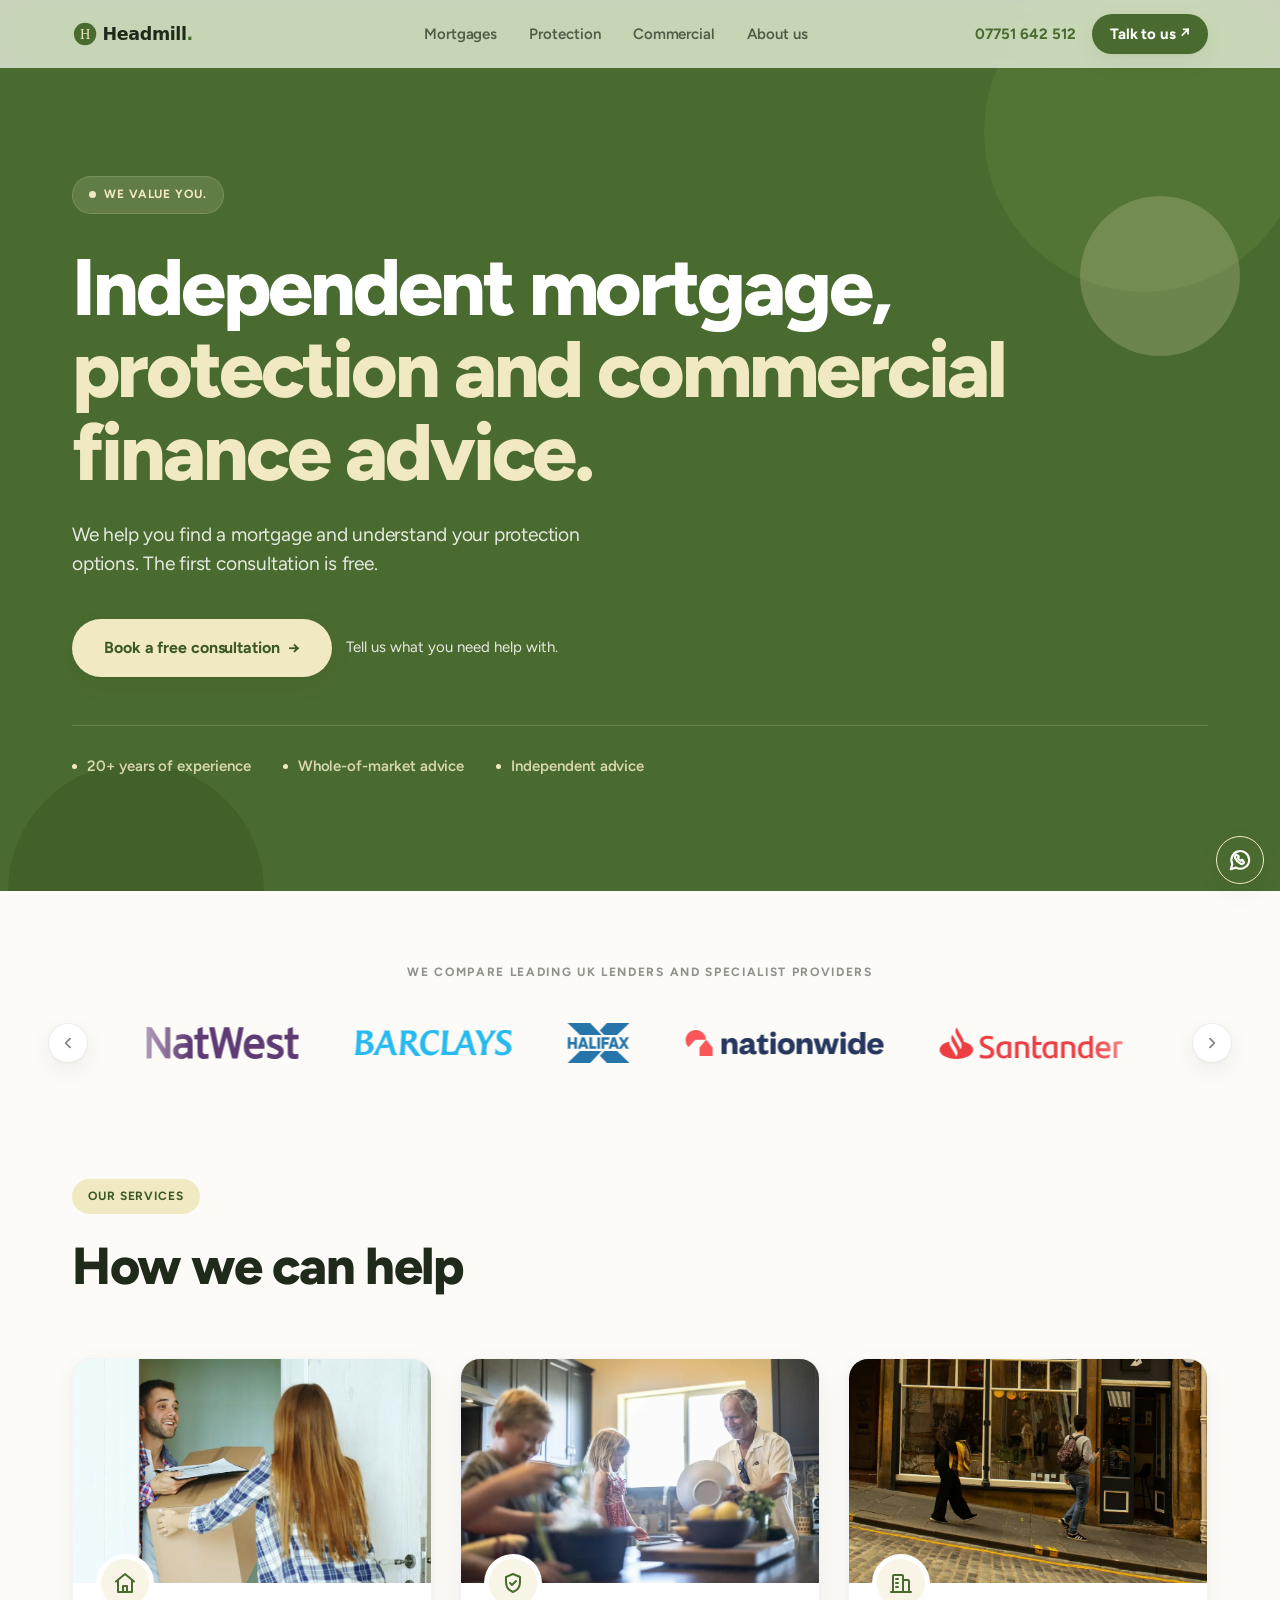
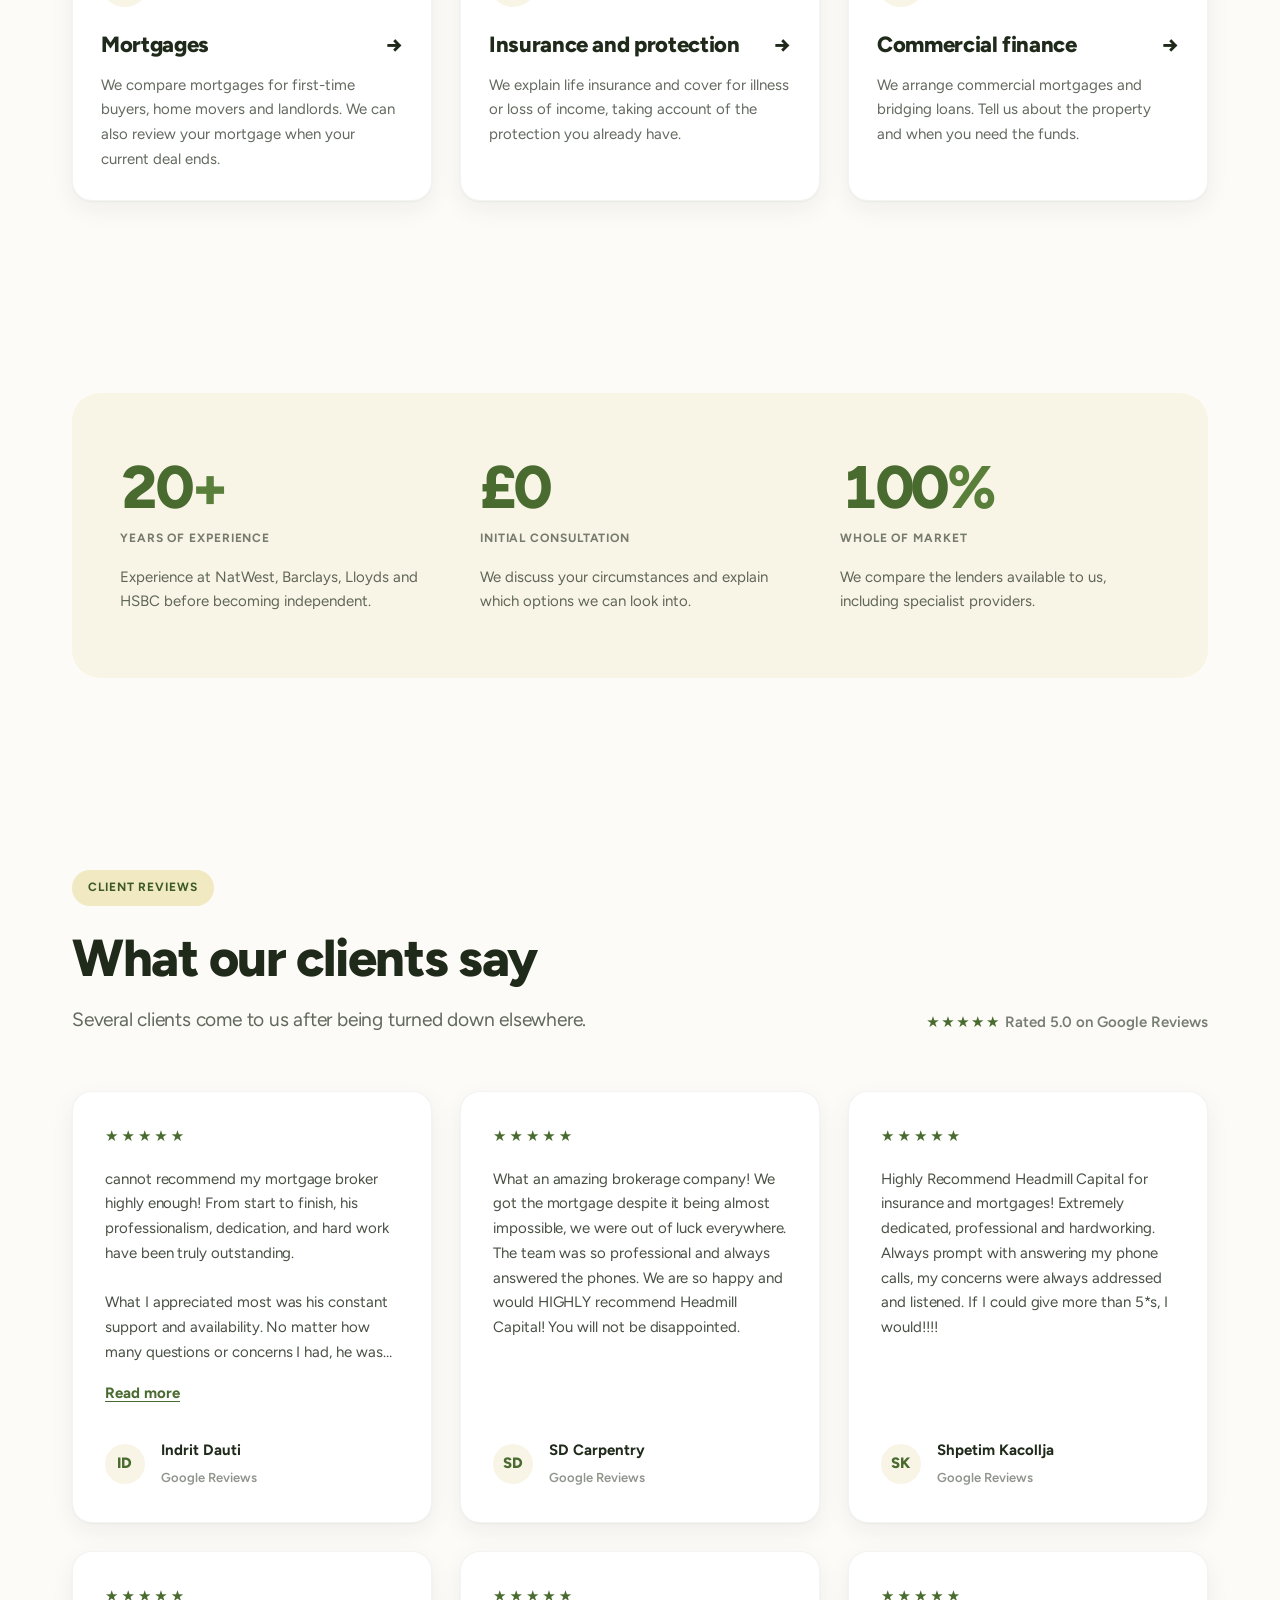
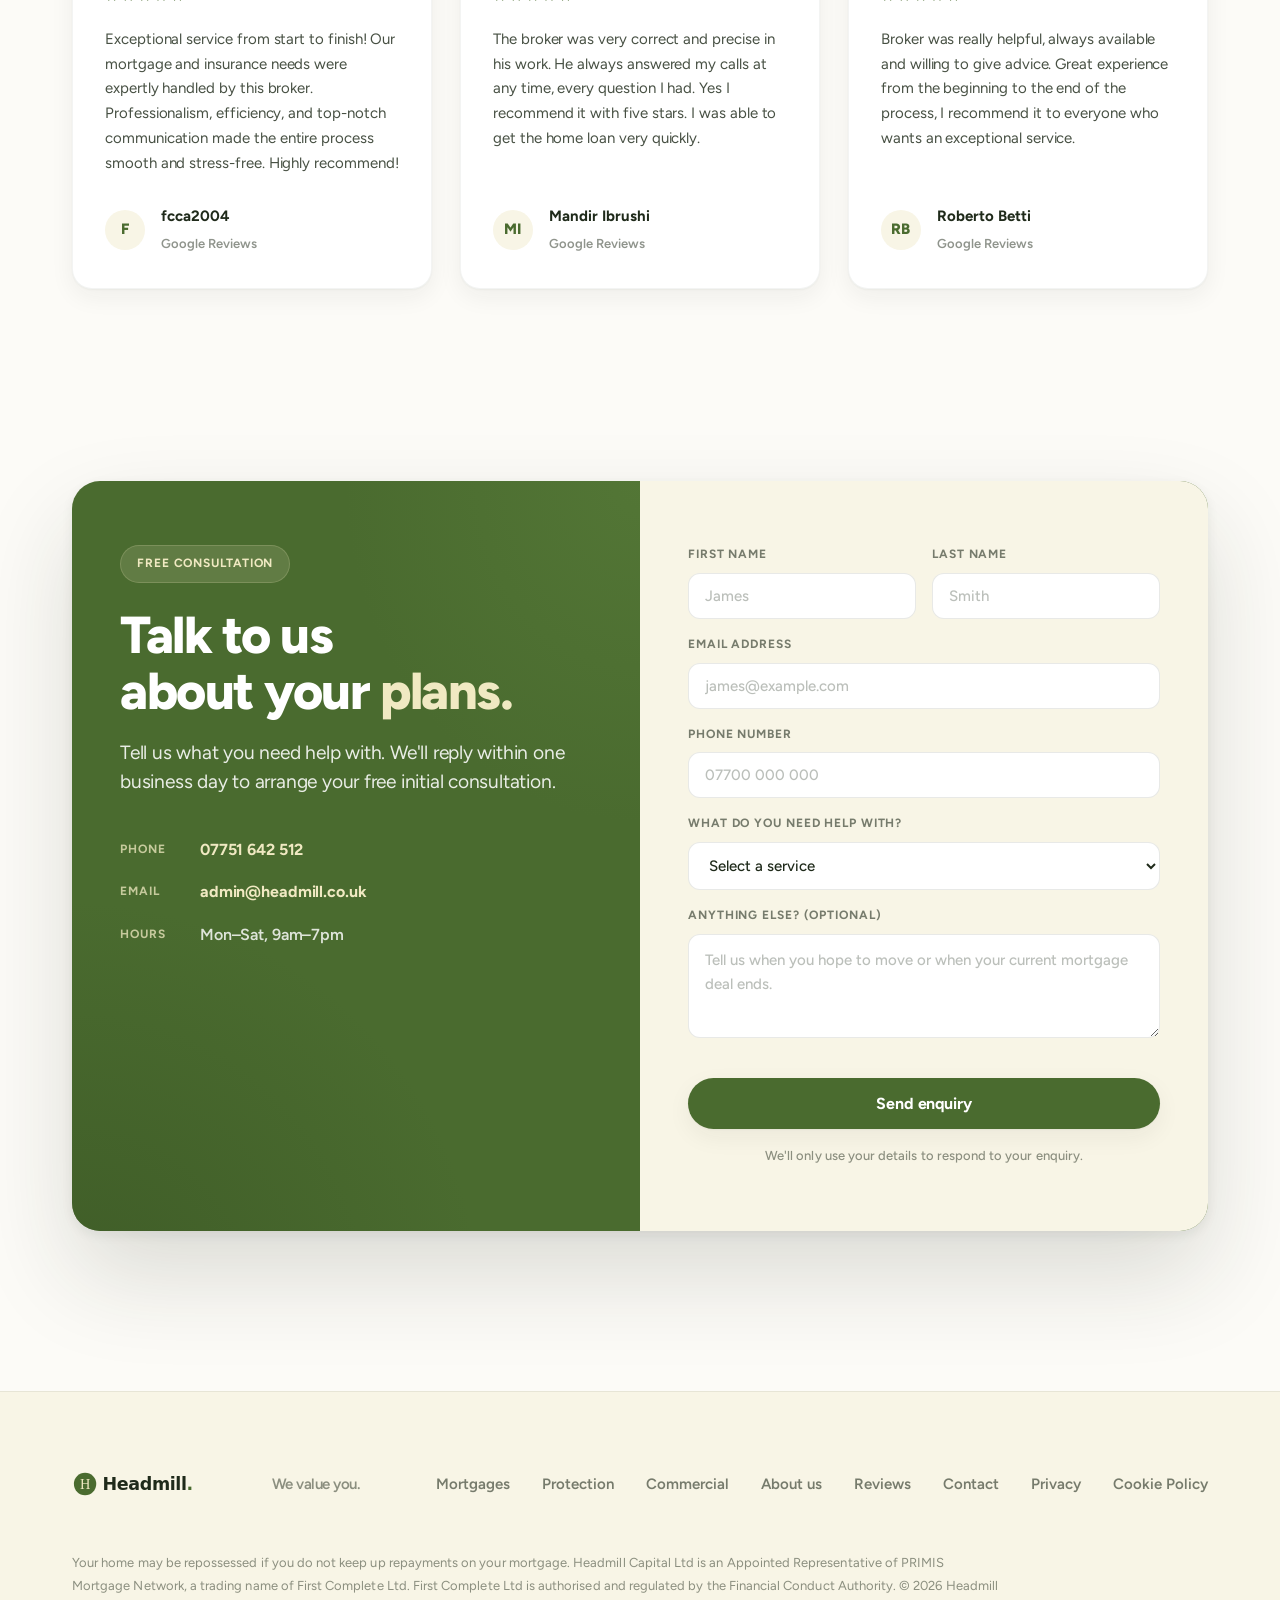
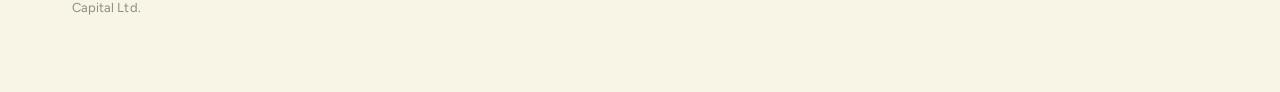
==== index.html @ 2862f620 "Refresh client reviews with six verified Google reviews" ====
<!DOCTYPE html>
<html lang="en">
<head>
<meta charset="UTF-8"/>
<script type="text/javascript" src="https://embeds.iubenda.com/widgets/25c70a25-f016-4a34-96c2-c90e4c5baae2.js"></script>
<meta name="viewport" content="width=device-width, initial-scale=1.0"/>

<!-- SEO -->
<title>Headmill Capital | Independent Mortgage &amp; Insurance Broker UK</title>
<meta name="description" content="Independent, whole-of-market mortgage and protection broker with 20+ years of experience. First-time buyers, remortgages, buy-to-let and commercial finance. Free initial consultation."/>
<meta name="robots" content="index, follow"/>
<link rel="canonical" href="https://www.headmill.co.uk/"/>

<!-- Open Graph -->
<meta property="og:type"        content="website"/>
<meta property="og:url"         content="https://www.headmill.co.uk/"/>
<meta property="og:site_name"   content="Headmill Capital"/>
<meta property="og:title"       content="Headmill Capital | Independent Mortgage &amp; Insurance Broker"/>
<meta property="og:description" content="Independent, whole-of-market mortgage and protection broker with 20+ years of experience. First-time buyers, remortgages, buy-to-let and commercial finance. Free initial consultation."/>
<!-- Add og:image once you have a 1200×630 image:
<meta property="og:image" content="https://www.headmill.co.uk/img/og-image.jpg"/> -->

<!-- Twitter Card -->
<meta name="twitter:card"        content="summary_large_image"/>
<meta name="twitter:title"       content="Headmill Capital | Independent Mortgage &amp; Insurance Broker"/>
<meta name="twitter:description" content="Independent, whole-of-market mortgage and protection broker with 20+ years of experience. First-time buyers, remortgages, buy-to-let and commercial finance. Free initial consultation."/>

<!-- Favicon -->
<link rel="icon" href="assets/img/favicon.svg?v=10" type="image/svg+xml"/>

<!-- Fonts -->
<link rel="preconnect" href="https://fonts.googleapis.com"/>
<link rel="preconnect" href="https://fonts.gstatic.com" crossorigin/>
<link href="https://fonts.googleapis.com/css2?family=Figtree:ital,wght@0,400;0,500;0,600;0,700;0,800;1,400&display=swap" rel="stylesheet"/>

<!-- Stylesheets -->
<link rel="stylesheet" href="assets/css/base.css?v=13"/>
<link rel="stylesheet" href="assets/css/home.css?v=12"/>
</head>
<body>
<a class="skip-link" href="#main-content">Skip to content</a>

<!-- ── NAV ── -->
<header class="site-header">
  <nav class="nav">
    <a href="index.html" class="nav-logo" aria-label="Headmill Capital home">
      <img class="brand-logo" src="assets/img/logo-dark.svg?v=10" alt="" width="460" height="80"/>
    </a>

    <ul class="nav-links">
      <li><a href="mortgages.html">Mortgages</a></li>
      <li><a href="protection.html">Protection</a></li>
      <li><a href="commercial.html">Commercial</a></li>
      <li><a href="about.html">About us</a></li>
    </ul>

    <div class="nav-right">
      <a href="tel:07751642512" class="nav-phone">07751 642 512</a>
      <a href="index.html#contact" class="nav-cta">Talk to us <span aria-hidden="true">↗</span></a>
      <button class="hamburger" id="hamburger" aria-label="Open navigation menu" aria-expanded="false" aria-controls="mobile-nav">
        <span></span>
        <span></span>
        <span></span>
      </button>
    </div>
  </nav>
</header>

<!-- ── MOBILE NAV SHEET ── -->
<div class="nav-scrim" id="nav-scrim" aria-hidden="true"></div>
<div class="mobile-nav" id="mobile-nav" role="dialog" aria-label="Navigation menu" aria-hidden="true" inert>
  <ul>
    <li><a href="mortgages.html"  class="mobile-nav-link">Mortgages</a></li>
    <li><a href="protection.html" class="mobile-nav-link">Protection</a></li>
    <li><a href="commercial.html" class="mobile-nav-link">Commercial</a></li>
    <li><a href="about.html" class="mobile-nav-link">About us</a></li>
  </ul>
  <a href="index.html#contact" class="btn btn-solid">Contact</a>
  <div class="sheet-grip" aria-hidden="true"></div>
</div>

<main id="main-content">
<!-- ── HERO ── -->
<section class="hero" aria-labelledby="hero-title">
  <div class="hero-field" aria-hidden="true"></div>
  <div class="hero-circles" aria-hidden="true">
    <div class="hero-circle c1"></div>
    <div class="hero-circle c2"></div>
    <div class="hero-circle c3"></div>
  </div>
  <div class="container hero-content">
    <p class="badge badge-on-green"><span class="badge-dot" aria-hidden="true"></span>We value you.</p>
    <h1 id="hero-title">Independent mortgage, <span class="accent">protection and commercial finance advice.</span></h1>
    <p class="hero-sub">We help you find a mortgage and understand your protection options. The first consultation is free.</p>
    <div class="hero-actions">
      <a href="#contact" class="btn btn-cream">Book a free consultation <span aria-hidden="true">→</span></a>
      <p class="hero-action-note">Tell us what you need help with.</p>
    </div>
    <ul class="hero-points" aria-label="Why Headmill">
      <li>20+ years of experience</li>
      <li>Whole-of-market advice</li>
      <li>Independent advice</li>
    </ul>
  </div>
</section>

<!-- ── LENDERS ── -->
<div class="container lenders" aria-label="Lender panel access">
  <p class="lenders-label">We compare leading UK lenders and specialist providers</p>
  <div class="lenders-row">
    <button class="lenders-btn" id="lenders-prev" type="button" aria-label="Scroll lenders left">
      <svg width="16" height="16" viewBox="0 0 20 20" fill="none" stroke="currentColor" stroke-width="2" stroke-linecap="round" stroke-linejoin="round" aria-hidden="true"><path d="M12.5 4.5 7 10l5.5 5.5"/></svg>
    </button>
    <div class="lenders-marquee" id="lenders-marquee">
      <div class="lenders-track">
      <div class="lenders-set">
        <span class="lender-item"><img src="assets/img/lenders/natwest.svg" alt="NatWest" loading="lazy" decoding="async" width="152" height="32"/></span>
        <span class="lender-item"><img src="assets/img/lenders/barclays.svg" alt="Barclays" loading="lazy" decoding="async" width="157" height="26"/></span>
        <span class="lender-item"><img src="assets/img/lenders/halifax.svg" alt="Halifax" loading="lazy" decoding="async" width="62" height="40"/></span>
        <span class="lender-item"><img src="assets/img/lenders/nationwide.svg" alt="Nationwide" loading="lazy" decoding="async" width="198" height="26"/></span>
        <span class="lender-item"><img src="assets/img/lenders/santander.svg" alt="Santander" loading="lazy" decoding="async" width="184" height="32"/></span>
        <span class="lender-item"><img src="assets/img/lenders/hsbc.svg" alt="HSBC" loading="lazy" decoding="async" width="119" height="32"/></span>
        <span class="lender-item"><img src="assets/img/lenders/lloyds.svg" alt="Lloyds Bank" loading="lazy" decoding="async" width="191" height="21"/></span>
        <span class="lender-item"><img src="assets/img/lenders/accord.png" alt="Accord Mortgages" loading="lazy" decoding="async" width="146" height="30"/></span>
        <span class="lender-item"><img src="assets/img/lenders/virgin-money.svg" alt="Virgin Money" loading="lazy" decoding="async" width="91" height="40"/></span>
        <span class="lender-item"><img src="assets/img/lenders/coventry.png" alt="Coventry Building Society" loading="lazy" decoding="async" width="113" height="40"/></span>
        <span class="lender-item"><img src="assets/img/lenders/molo.svg" alt="Molo" loading="lazy" decoding="async" width="103" height="32"/></span>
        <span class="lender-item"><img src="assets/img/lenders/landbay.svg" alt="Landbay" loading="lazy" decoding="async" width="213" height="26"/></span>
        <span class="lender-item"><img src="assets/img/lenders/pepper-money.svg" alt="Pepper Money" loading="lazy" decoding="async" width="218" height="28"/></span>
        <span class="lender-item"><img src="assets/img/lenders/bluestone.svg" alt="Bluestone Mortgages" loading="lazy" decoding="async" width="199" height="28"/></span>
        <span class="lender-item"><img src="assets/img/lenders/vida.svg" alt="Vida Homeloans" loading="lazy" decoding="async" width="69" height="48"/></span>
        <span class="lender-item"><img src="assets/img/lenders/west-one.svg" alt="West One Loans" loading="lazy" decoding="async" width="173" height="32"/></span>
        <span class="lender-item"><img src="assets/img/lenders/bank-of-ireland.svg" alt="Bank of Ireland (UK)" loading="lazy" decoding="async" width="51" height="40"/></span>
        <span class="lender-item"><img src="assets/img/lenders/metro-bank.svg" alt="Metro Bank" loading="lazy" decoding="async" width="109" height="40"/></span>
        <span class="lender-item"><img src="assets/img/lenders/kensington.svg" alt="Kensington Mortgages" loading="lazy" decoding="async" width="34" height="40"/></span>
        <span class="lender-item"><img src="assets/img/lenders/skipton.svg" alt="Skipton Building Society" loading="lazy" decoding="async" width="178" height="40"/></span>
      </div>
      <div class="lenders-set" aria-hidden="true">
        <span class="lender-item"><img src="assets/img/lenders/natwest.svg" alt="" loading="lazy" decoding="async" width="152" height="32"/></span>
        <span class="lender-item"><img src="assets/img/lenders/barclays.svg" alt="" loading="lazy" decoding="async" width="157" height="26"/></span>
        <span class="lender-item"><img src="assets/img/lenders/halifax.svg" alt="" loading="lazy" decoding="async" width="62" height="40"/></span>
        <span class="lender-item"><img src="assets/img/lenders/nationwide.svg" alt="" loading="lazy" decoding="async" width="198" height="26"/></span>
        <span class="lender-item"><img src="assets/img/lenders/santander.svg" alt="" loading="lazy" decoding="async" width="184" height="32"/></span>
        <span class="lender-item"><img src="assets/img/lenders/hsbc.svg" alt="" loading="lazy" decoding="async" width="119" height="32"/></span>
        <span class="lender-item"><img src="assets/img/lenders/lloyds.svg" alt="" loading="lazy" decoding="async" width="191" height="21"/></span>
        <span class="lender-item"><img src="assets/img/lenders/accord.png" alt="" loading="lazy" decoding="async" width="146" height="30"/></span>
        <span class="lender-item"><img src="assets/img/lenders/virgin-money.svg" alt="" loading="lazy" decoding="async" width="91" height="40"/></span>
        <span class="lender-item"><img src="assets/img/lenders/coventry.png" alt="" loading="lazy" decoding="async" width="113" height="40"/></span>
        <span class="lender-item"><img src="assets/img/lenders/molo.svg" alt="" loading="lazy" decoding="async" width="103" height="32"/></span>
        <span class="lender-item"><img src="assets/img/lenders/landbay.svg" alt="" loading="lazy" decoding="async" width="213" height="26"/></span>
        <span class="lender-item"><img src="assets/img/lenders/pepper-money.svg" alt="" loading="lazy" decoding="async" width="218" height="28"/></span>
        <span class="lender-item"><img src="assets/img/lenders/bluestone.svg" alt="" loading="lazy" decoding="async" width="199" height="28"/></span>
        <span class="lender-item"><img src="assets/img/lenders/vida.svg" alt="" loading="lazy" decoding="async" width="69" height="48"/></span>
        <span class="lender-item"><img src="assets/img/lenders/west-one.svg" alt="" loading="lazy" decoding="async" width="173" height="32"/></span>
        <span class="lender-item"><img src="assets/img/lenders/bank-of-ireland.svg" alt="" loading="lazy" decoding="async" width="51" height="40"/></span>
        <span class="lender-item"><img src="assets/img/lenders/metro-bank.svg" alt="" loading="lazy" decoding="async" width="109" height="40"/></span>
        <span class="lender-item"><img src="assets/img/lenders/kensington.svg" alt="" loading="lazy" decoding="async" width="34" height="40"/></span>
        <span class="lender-item"><img src="assets/img/lenders/skipton.svg" alt="" loading="lazy" decoding="async" width="178" height="40"/></span>
      </div>
      </div>
    </div>
    <button class="lenders-btn" id="lenders-next" type="button" aria-label="Scroll lenders right">
      <svg width="16" height="16" viewBox="0 0 20 20" fill="none" stroke="currentColor" stroke-width="2" stroke-linecap="round" stroke-linejoin="round" aria-hidden="true"><path d="M7.5 4.5 13 10l-5.5 5.5"/></svg>
    </button>
  </div>
</div>

<!-- ── SERVICES ── -->
<section class="container" id="services" aria-labelledby="services-title">
  <div class="section-head reveal">
    <span class="badge badge-cream">Our services</span>
    <h2 id="services-title">How we can help</h2>
  </div>
  <div class="services-grid reveal">
    <article class="service-card">
      <div class="service-media">
        <img src="assets/img/svc-mortgages.webp?v=1" alt="A couple carrying a moving box through an open doorway." loading="lazy" decoding="async" width="1000" height="625"/>
      </div>
      <div class="service-icon">
        <svg width="24" height="24" viewBox="0 0 24 24" fill="none" stroke="currentColor" stroke-width="2" stroke-linecap="round" stroke-linejoin="round" aria-hidden="true"><path d="M3 10.5 12 3l9 7.5"/><path d="M5 9.5V21h14V9.5"/><path d="M10 21v-6h4v6"/></svg>
      </div>
      <h3><a href="mortgages.html" class="service-heading-link">Mortgages <span class="service-arrow" aria-hidden="true">→</span></a></h3>
      <p>We compare mortgages for first-time buyers, home movers and landlords. We can also review your mortgage when your current deal ends.</p>
    </article>
    <article class="service-card">
      <div class="service-media">
        <img src="assets/img/svc-protection.webp?v=1" alt="A grandfather and two grandchildren preparing food in a kitchen." loading="lazy" decoding="async" width="1000" height="625"/>
      </div>
      <div class="service-icon">
        <svg width="24" height="24" viewBox="0 0 24 24" fill="none" stroke="currentColor" stroke-width="2" stroke-linecap="round" stroke-linejoin="round" aria-hidden="true"><path d="M12 3l7 3v5c0 5-3 8.5-7 10-4-1.5-7-5-7-10V6l7-3z"/><path d="M9 12l2 2 4-4"/></svg>
      </div>
      <h3><a href="protection.html" class="service-heading-link">Insurance and protection <span class="service-arrow" aria-hidden="true">→</span></a></h3>
      <p>We explain life insurance and cover for illness or loss of income, taking account of the protection you already have.</p>
    </article>
    <article class="service-card">
      <div class="service-media">
        <img src="assets/img/svc-commercial.webp?v=1" alt="Two people walking past a café window on a cobbled Edinburgh street." loading="lazy" decoding="async" width="1000" height="625"/>
      </div>
      <div class="service-icon">
        <svg width="24" height="24" viewBox="0 0 24 24" fill="none" stroke="currentColor" stroke-width="2" stroke-linecap="round" stroke-linejoin="round" aria-hidden="true"><path d="M4 21V5a1 1 0 011-1h8a1 1 0 011 1v16"/><path d="M14 9h5a1 1 0 011 1v11"/><path d="M2 21h20"/><path d="M7 8h2M7 12h2M7 16h2"/></svg>
      </div>
      <h3><a href="commercial.html" class="service-heading-link">Commercial finance <span class="service-arrow" aria-hidden="true">→</span></a></h3>
      <p>We arrange commercial mortgages and bridging loans. Tell us about the property and when you need the funds.</p>
    </article>
  </div>
</section>

<!-- ── STATS ── -->
<section class="container">
  <div class="stats-panel reveal">
    <div class="stats-grid">
      <div>
        <div class="stat-num">20<span>+</span></div>
        <div class="stat-label">Years of experience</div>
        <p class="stat-desc">Experience at NatWest, Barclays, Lloyds and HSBC before becoming independent.</p>
      </div>
      <div>
        <div class="stat-num">&pound;0</div>
        <div class="stat-label">Initial consultation</div>
        <p class="stat-desc">We discuss your circumstances and explain which options we can look into.</p>
      </div>
      <div>
        <div class="stat-num">100<span>%</span></div>
        <div class="stat-label">Whole of market</div>
        <p class="stat-desc">We compare the lenders available to us, including specialist providers.</p>
      </div>
    </div>
  </div>
</section>

<!-- ── REVIEWS ── -->
<section class="container" id="reviews">
  <div class="reviews-head reveal">
    <div class="section-head">
      <span class="badge badge-cream">Client reviews</span>
      <h2>What our clients say</h2>
      <p>Several clients come to us after being turned down elsewhere.</p>
    </div>
    <p class="reviews-rating"><span class="stars" aria-hidden="true">&#9733;&#9733;&#9733;&#9733;&#9733;</span> Rated 5.0 on Google Reviews</p>
  </div>

  <div class="reviews-grid reveal">
    <figure class="review-card">
      <div class="review-stars" aria-label="5 out of 5 stars">&#9733;&#9733;&#9733;&#9733;&#9733;</div>
      <blockquote class="review-text" id="review-1">cannot recommend my mortgage broker highly enough! From start to finish, his professionalism, dedication, and hard work have been truly outstanding.

What I appreciated most was his constant support and availability. No matter how many questions or concerns I had, he was always just a phone call away. During moments when I felt stressed or overwhelmed by the mortgage process, he always answered my calls with such positivity, patience, and reassurance, which made a huge difference.

His knowledge, expertise, and genuine commitment to helping me throughout the journey gave me so much confidence and peace of mind. He consistently went above and beyond, and I never felt like I was facing the process alone.

It’s rare to come across someone who is not only excellent at their job but also genuinely cares about their clients.

I’m incredibly grateful for everything he has done and would wholeheartedly recommend him to anyone looking for a trustworthy, knowledgeable, and dedicated mortgage broker.

Once again thank you so much for everything</blockquote>
      <figcaption class="review-footer">
        <span class="review-avatar" aria-hidden="true">ID</span>
        <span>
          <span class="review-name">Indrit Dauti</span><br/>
          <span class="review-src">Google Reviews</span>
        </span>
      </figcaption>
    </figure>

    <figure class="review-card">
      <div class="review-stars" aria-label="5 out of 5 stars">&#9733;&#9733;&#9733;&#9733;&#9733;</div>
      <blockquote class="review-text" id="review-2">What an amazing brokerage company! We got the mortgage despite it being almost impossible, we were out of luck everywhere. The team was so professional and always answered the phones. We are so happy and would HIGHLY recommend Headmill Capital! You will not be disappointed.</blockquote>
      <figcaption class="review-footer">
        <span class="review-avatar" aria-hidden="true">SD</span>
        <span>
          <span class="review-name">SD Carpentry</span><br/>
          <span class="review-src">Google Reviews</span>
        </span>
      </figcaption>
    </figure>

    <figure class="review-card">
      <div class="review-stars" aria-label="5 out of 5 stars">&#9733;&#9733;&#9733;&#9733;&#9733;</div>
      <blockquote class="review-text" id="review-3">Highly Recommend Headmill Capital for insurance and mortgages! Extremely dedicated, professional and hardworking. Always prompt with answering my phone calls, my concerns were always addressed and listened. If I could give more than 5*s, I would!!!!</blockquote>
      <figcaption class="review-footer">
        <span class="review-avatar" aria-hidden="true">SK</span>
        <span>
          <span class="review-name">Shpetim Kacollja</span><br/>
          <span class="review-src">Google Reviews</span>
        </span>
      </figcaption>
    </figure>

    <figure class="review-card">
      <div class="review-stars" aria-label="5 out of 5 stars">&#9733;&#9733;&#9733;&#9733;&#9733;</div>
      <blockquote class="review-text" id="review-4">Exceptional service from start to finish! Our mortgage and insurance needs were expertly handled by this broker. Professionalism, efficiency, and top-notch communication made the entire process smooth and stress-free. Highly recommend!</blockquote>
      <figcaption class="review-footer">
        <span class="review-avatar" aria-hidden="true">F</span>
        <span>
          <span class="review-name">fcca2004</span><br/>
          <span class="review-src">Google Reviews</span>
        </span>
      </figcaption>
    </figure>

    <figure class="review-card">
      <div class="review-stars" aria-label="5 out of 5 stars">&#9733;&#9733;&#9733;&#9733;&#9733;</div>
      <blockquote class="review-text" id="review-5">The broker was very correct and precise in his work. He always answered my calls at any time, every question I had. Yes I recommend it with five stars. I was able to get the home loan very quickly.</blockquote>
      <figcaption class="review-footer">
        <span class="review-avatar" aria-hidden="true">MI</span>
        <span>
          <span class="review-name">Mandir Ibrushi</span><br/>
          <span class="review-src">Google Reviews</span>
        </span>
      </figcaption>
    </figure>

    <figure class="review-card">
      <div class="review-stars" aria-label="5 out of 5 stars">&#9733;&#9733;&#9733;&#9733;&#9733;</div>
      <blockquote class="review-text" id="review-6">Broker was really helpful, always available and willing to give advice. Great experience from the beginning to the end of the process, I recommend it to everyone who wants an exceptional service.</blockquote>
      <figcaption class="review-footer">
        <span class="review-avatar" aria-hidden="true">RB</span>
        <span>
          <span class="review-name">Roberto Betti</span><br/>
          <span class="review-src">Google Reviews</span>
        </span>
      </figcaption>
    </figure>
  </div>
</section>

<!-- ── CONTACT ── -->
<section class="container" id="contact">
  <div class="contact-panel reveal">
    <!-- Left: invitation + details -->
    <div class="contact-left">
      <div class="contact-left-inner">
        <span class="badge badge-on-green">Free consultation</span>
        <h2 class="contact-headline">Talk to us<br/>about your <span class="accent">plans.</span></h2>
        <p class="contact-body">Tell us what you need help with. We'll reply within one business day to arrange your free initial consultation.</p>

        <div class="contact-details">
          <div class="contact-detail">
            <div class="contact-detail-label">Phone</div>
            <a href="tel:07751642512" class="contact-detail-val">07751 642 512</a>
          </div>
          <div class="contact-detail">
            <div class="contact-detail-label">Email</div>
            <a href="mailto:admin@headmill.co.uk" class="contact-detail-val">admin@headmill.co.uk</a>
          </div>
          <div class="contact-detail">
            <div class="contact-detail-label">Hours</div>
            <span class="contact-detail-val plain">Mon&ndash;Sat, 9am&ndash;7pm</span>
          </div>
        </div>
      </div>
    </div>

    <!-- Right: form -->
    <div class="contact-right">
      <form id="contact-form" class="contact-form" novalidate>
        <div class="f-row">
          <div class="f-group">
            <label for="field-first-name">First name</label>
            <input type="text" id="field-first-name" name="first_name"
              placeholder="James" autocomplete="given-name"/>
          </div>
          <div class="f-group">
            <label for="field-last-name">Last name</label>
            <input type="text" id="field-last-name" name="last_name"
              placeholder="Smith" autocomplete="family-name"/>
          </div>
        </div>

        <div class="f-group">
          <label for="field-email">Email address</label>
          <input type="email" id="field-email" name="email"
            placeholder="james@example.com" autocomplete="email"/>
        </div>

        <div class="f-group">
          <label for="field-phone">Phone number</label>
          <input type="tel" id="field-phone" name="phone"
            placeholder="07700 000 000" autocomplete="tel"/>
        </div>

        <div class="f-group">
          <label for="field-service">What do you need help with?</label>
          <select id="field-service" name="service">
            <option value="" disabled selected>Select a service</option>
            <option value="First-Time Buyer Mortgage">First-time buyer mortgage</option>
            <option value="Remortgage">Remortgage</option>
            <option value="Buy-to-Let">Buy-to-let mortgage</option>
            <option value="Home Mover">Moving home</option>
            <option value="Commercial / Bridging">Commercial finance or bridging</option>
            <option value="Insurance &amp; Protection">Insurance and protection</option>
          </select>
        </div>

        <div class="f-group">
          <label for="field-message">Anything else? (optional)</label>
          <textarea id="field-message" name="message"
            placeholder="Tell us when you hope to move or when your current mortgage deal ends."></textarea>
        </div>

        <!-- Hidden Formspree config fields -->
        <input type="hidden" name="_subject" value="New enquiry from Headmill Capital website"/>

        <button type="submit" class="form-submit">Send enquiry</button>
        <p class="form-note">We'll only use your details to respond to your enquiry.</p>
      </form>
    </div>
  </div>
</section>

</main>

<!-- ── FOOTER ── -->
<footer>
  <div class="container">
    <div class="footer-top">
      <a href="index.html" class="footer-logo" aria-label="Headmill Capital home">
        <img class="brand-logo" src="assets/img/logo-dark.svg?v=10" alt="" width="460" height="80" loading="lazy"/>
        <span class="footer-tagline">We value you.</span>
      </a>
      <ul class="footer-links">
        <li><a href="mortgages.html">Mortgages</a></li>
        <li><a href="protection.html">Protection</a></li>
        <li><a href="commercial.html">Commercial</a></li>
        <li><a href="about.html">About us</a></li>
        <li><a href="index.html#reviews">Reviews</a></li>
        <li><a href="index.html#contact">Contact</a></li>
        <li><a href="privacy.html">Privacy</a></li>
        <li><a href="https://www.iubenda.com/privacy-policy/43757909/cookie-policy" target="_blank" rel="noopener">Cookie Policy</a></li>
      </ul>
    </div>
    <div class="footer-fca">
      Your home may be repossessed if you do not keep up repayments on your mortgage.
      Headmill Capital Ltd is an Appointed Representative of PRIMIS Mortgage Network, a trading name of First Complete Ltd. First Complete Ltd is authorised and regulated by the Financial Conduct Authority.
      &copy; 2026 Headmill Capital Ltd.
    </div>
  </div>
</footer>

<!-- Images added in future: always include loading="lazy" decoding="async"
     e.g. <img src="..." alt="..." loading="lazy" decoding="async" width="..." height="..."/> -->

<!-- WhatsApp -->
<a class="whatsapp-float"
   href="https://wa.me/447751642512"
   aria-label="Chat with us on WhatsApp"
   target="_blank" rel="noopener">
  <svg width="26" height="26" viewBox="0 0 24 24" fill="none"
       stroke="currentColor" stroke-width="2" stroke-linecap="round" stroke-linejoin="round"
       aria-hidden="true" focusable="false">
    <path d="M20.5 11.75a8.25 8.25 0 0 1-12.18 7.26L3.5 20.5l1.45-4.67a8.25 8.25 0 1 1 15.55-4.08Z"/>
    <path d="m8.1 7.5-.6.8c-.4.5-.4 1.2-.1 1.8a10.6 10.6 0 0 0 5.4 5.4c.6.3 1.3.3 1.8-.1l.8-.6c.3-.2.4-.6.2-.9l-1.2-1.7c-.2-.3-.6-.4-.9-.1l-.8.6a7.8 7.8 0 0 1-2.6-2.6l.6-.8c.3-.3.2-.7-.1-.9L8.9 7.3c-.3-.2-.6-.1-.8.2Z"/>
  </svg>
</a>

<script src="assets/js/motion.js?v=14"></script>
<script src="assets/js/shared.js?v=13"></script>
<script src="assets/js/reviews.js?v=1"></script>
<script src="assets/js/form.js?v=10"></script>
<script src="assets/js/lenders.js?v=10"></script>
</body>
</html>
---- assets/css/base.css ----
/* ═══════════════════════════════════════════════════════════════
   Headmill Capital — base.css
   Shared foundation: design tokens, type scale, materials, reset,
   buttons, badges, nav, mobile sheet, forms, contact panel, FAQ,
   footer, cookie banner. Page layouts live in home.css /
   service.css / privacy.css.

   Two rules run through the whole file:
   · Type is sized, tracked and led as a set — tracking tightens
     as text grows, leading loosens as it shrinks. No single
     letter-spacing value is right at every size.
   · Chrome is a translucent material with content passing under
     it, separated by a soft scroll edge rather than a hard rule.
   ═══════════════════════════════════════════════════════════════ */

:root {
  /* ── Palette ── */
  --forest:   #4A6B2F;
  --pine:     #3D5A26;
  --moss:     #5A7F3B;
  --cream:    #F0E9C2;
  --cream-lt: #F8F5E6;
  --page:     #FCFBF7;
  --ink:      #1F2A1A;
  --ink-70:   rgba(31, 42, 26, 0.70);
  --ink-60:   rgba(31, 42, 26, 0.60);
  --ink-50:   rgba(31, 42, 26, 0.50);
  --ink-30:   rgba(31, 42, 26, 0.30);
  --line:     rgba(31, 42, 26, 0.08);
  --line-lt:  rgba(31, 42, 26, 0.05);
  --error:    #b3402e;

  /* ── Type scale ──
     Each size ships with the tracking and leading that suit it.  */
  --fs-display: clamp(2.75rem, 7vw, 5rem);
  --fs-h2:      clamp(2rem, 4.4vw, 3.25rem);
  --fs-h3:      1.375rem;
  --fs-lead:    clamp(1.0625rem, 1.5vw, 1.25rem);
  --fs-body:    1rem;
  --fs-sm:      0.9375rem;
  --fs-xs:      0.8125rem;
  --fs-label:   0.75rem;

  --tr-display: -0.038em;   /* large text reads too loose — pull it in */
  --tr-h2:      -0.028em;
  --tr-h3:      -0.016em;
  --tr-lead:    -0.011em;
  --tr-body:    0;
  --tr-sm:      0.004em;    /* small text wants a touch of air */
  --tr-label:   0.075em;

  --lh-display: 1.03;       /* leading tightens as size grows */
  --lh-h2:      1.08;
  --lh-h3:      1.25;
  --lh-lead:    1.5;
  --lh-body:    1.65;

  /* ── Materials ──
     Weight encodes hierarchy: heavier separates structural
     regions, lighter draws attention to interactive surfaces.    */
  --mat-chrome:      rgba(252, 251, 247, 0.72);
  --mat-chrome-deep: rgba(252, 251, 247, 0.88);
  --mat-sheet:       rgba(252, 251, 247, 0.86);
  --mat-blur:        saturate(180%) blur(20px);
  --mat-blur-lg:     saturate(180%) blur(32px);
  --mat-edge:        rgba(255, 255, 255, 0.55);
  --scrim:           rgba(31, 42, 26, 0.28);

  /* ── Depth ──
     Bigger surfaces read as thicker: more blur, deeper shadow.   */
  --sh-1: 0 1px 2px rgba(31, 42, 26, 0.04), 0 8px 24px rgba(31, 42, 26, 0.06);
  --sh-2: 0 2px 6px rgba(31, 42, 26, 0.05), 0 24px 56px rgba(31, 42, 26, 0.10);
  --sh-3: 0 4px 12px rgba(31, 42, 26, 0.07), 0 44px 96px rgba(31, 42, 26, 0.15);

  /* ── Geometry ── */
  --r-lg: 28px;
  --r:    20px;
  --r-sm: 12px;

  /* Mirrored pair: the return path retraces the outbound one. */
  --ease-out: cubic-bezier(0.22, 0.61, 0.36, 1);
  --ease-in:  cubic-bezier(0.64, 0.39, 0.78, 0.38);
}

*, *::before, *::after { margin: 0; padding: 0; box-sizing: border-box; }

html { scroll-behavior: smooth; }

body {
  background: var(--page);
  color: var(--ink);
  font-family: 'Figtree', ui-sans-serif, system-ui, -apple-system, sans-serif;
  font-size: var(--fs-body);
  line-height: var(--lh-body);
  letter-spacing: var(--tr-body);
  font-optical-sizing: auto;
  -webkit-font-smoothing: antialiased;
  overflow-x: hidden;
}

::selection { background: var(--cream); color: var(--ink); }

a { color: inherit; text-decoration: none; }
ul { list-style: none; }
img { max-width: 100%; display: block; }

:focus-visible {
  outline: 2px solid var(--forest);
  outline-offset: 3px;
  border-radius: 4px;
}

.container {
  max-width: 74rem;
  margin-inline: auto;
  padding-inline: 1.5rem;
}

/* Entrance effects are installed by JS only when observed. Default content
   stays visible, including when scripts or IntersectionObserver fail. */
.reveal { opacity: 1; }
.motion-heading-host { position: relative; }
.motion-heading-overlay { position: absolute; pointer-events: none; user-select: none; }
.motion-line-mask { position: absolute; left: 0; width: 100%; overflow: clip; }
.motion-line-content { position: relative; width: 100%; height: 100%; overflow: clip; }
.motion-line-mask h1 { position: absolute; left: 0; margin: 0 !important; }

/* ── Buttons ──────────────────────────────────────────────────
   Feedback lives on the press, not the release, and it's
   immediate. Waiting for the click to acknowledge feels dead.  */
.btn {
  display: inline-flex;
  align-items: center;
  justify-content: center;
  gap: 0.5rem;
  border-radius: 999px;
  padding: 1rem 2rem;
  font-size: var(--fs-body);
  font-weight: 700;
  letter-spacing: -0.006em;
  font-family: inherit;
  border: none;
  cursor: pointer;
  transform: translateZ(0);
  transition: background 0.25s var(--ease-out),
              color 0.25s var(--ease-out),
              border-color 0.25s var(--ease-out),
              box-shadow 0.25s var(--ease-out),
              transform 0.22s var(--ease-out);
}

.btn:active { transform: scale(0.97); transition-duration: 0.1s; }

.btn-solid { background: var(--forest); color: #fff; box-shadow: var(--sh-1); }
.btn-solid:hover { background: var(--pine); box-shadow: var(--sh-2); }

.btn-cream { background: var(--cream); color: var(--pine); box-shadow: var(--sh-1); }
.btn-cream:hover { background: #fff; box-shadow: var(--sh-2); }

/* Sits on the forest hero: vibrancy rules apply — heavier weight
   and a brighter edge, never flat grey text on a coloured field. */
.btn-outline-light {
  border: 1px solid rgba(240, 233, 194, 0.35);
  color: var(--cream);
  background: rgba(240, 233, 194, 0.08);
  backdrop-filter: var(--mat-blur);
  -webkit-backdrop-filter: var(--mat-blur);
}
.btn-outline-light:hover {
  background: rgba(240, 233, 194, 0.16);
  border-color: rgba(240, 233, 194, 0.5);
}

/* ── Badges / section labels ────────────────────────────────── */
.badge {
  display: inline-flex;
  align-items: center;
  gap: 0.5rem;
  border-radius: 999px;
  padding: 0.5rem 1rem;
  font-size: var(--fs-label);
  font-weight: 700;
  letter-spacing: var(--tr-label);
  text-transform: uppercase;
}

.badge-cream { background: var(--cream); color: var(--pine); }

.badge-on-green {
  background: rgba(240, 233, 194, 0.14);
  color: var(--cream);
  border: 1px solid rgba(240, 233, 194, 0.18);
}
.badge-on-green .badge-dot { width: 7px; height: 7px; border-radius: 50%; background: var(--cream); }

/* ── Section scaffolding ────────────────────────────────────── */
section.container { padding-top: 6rem; padding-bottom: 6rem; }

.section-head { max-width: 44rem; }

.section-head h2 {
  margin-top: 1.5rem;
  font-size: var(--fs-h2);
  font-weight: 800;
  letter-spacing: var(--tr-h2);
  line-height: var(--lh-h2);
  text-wrap: balance;
}

.section-head p {
  margin-top: 1.25rem;
  max-width: 38rem;
  font-size: var(--fs-lead);
  line-height: var(--lh-lead);
  letter-spacing: var(--tr-lead);
  color: var(--ink-70);
}

/* ── NAV ──────────────────────────────────────────────────────
   A floating translucent layer with content running underneath,
   not an opaque strip that eats a band of the page. The edge is
   a soft gradient that only appears once content is actually
   passing under it.                                             */
header.site-header {
  position: sticky;
  top: 0;
  z-index: 50;
  background: var(--mat-chrome);
  backdrop-filter: var(--mat-blur);
  -webkit-backdrop-filter: var(--mat-blur);
  transition: background 0.3s var(--ease-out);
}

header.site-header::after {
  content: "";
  position: absolute;
  left: 0; right: 0; top: 100%;
  height: 1.25rem;
  pointer-events: none;
  opacity: 0;
  background: linear-gradient(to bottom, rgba(31, 42, 26, 0.07), transparent);
  transition: opacity 0.3s var(--ease-out);
}

header.site-header.scrolled { background: var(--mat-chrome-deep); }
header.site-header.scrolled::after { opacity: 1; }

.nav {
  max-width: 74rem;
  margin-inline: auto;
  padding-inline: 1.5rem;
  height: 4.25rem;
  display: flex;
  align-items: center;
  justify-content: space-between;
}

.nav-logo {
  display: flex;
  align-items: center;
  gap: 0.5rem;
  font-size: 1.125rem;
  font-weight: 800;
  letter-spacing: -0.028em;
}

.logo-mark {
  display: flex;
  align-items: center;
  justify-content: center;
  width: 2rem;
  height: 2rem;
  border-radius: 50%;
  background: var(--forest);
  color: var(--cream);
  font-family: Georgia, 'Times New Roman', serif;
  font-size: 1rem;
  font-weight: 700;
  flex-shrink: 0;
}

.logo-dot { color: var(--forest); }

.nav-links {
  display: flex;
  align-items: center;
  gap: 0.25rem;
  font-size: var(--fs-sm);
  font-weight: 600;
  letter-spacing: -0.004em;
  color: var(--ink-70);
}

/* Padded hit area rather than bare text — the target is bigger
   than the glyphs, and the highlight shows on press. */
.nav-links a {
  display: block;
  padding: 0.5rem 0.875rem;
  border-radius: 999px;
  transition: color 0.2s var(--ease-out), background 0.2s var(--ease-out);
}
.nav-links a:hover { color: var(--forest); background: rgba(74, 107, 47, 0.07); }
.nav-links a:active { background: rgba(74, 107, 47, 0.12); }

/* aria-current also covers About, which uses the default brand green. */
.nav-links a[aria-current="page"],
.mobile-nav a[aria-current="page"] {
  color: var(--svc, var(--forest));
  font-weight: 800;
  text-decoration: underline;
  text-decoration-thickness: 2px;
  text-underline-offset: 0.4em;
}

.nav-right { display: flex; align-items: center; gap: 1rem; }

.nav-phone {
  font-size: var(--fs-sm);
  font-weight: 700;
  letter-spacing: -0.004em;
  color: var(--forest);
  transition: color 0.2s var(--ease-out);
}
.nav-phone:hover { color: var(--pine); }

.nav-cta {
  border-radius: 999px;
  background: var(--forest);
  padding: 0.5rem 1.125rem;
  font-size: var(--fs-sm);
  font-weight: 700;
  letter-spacing: -0.004em;
  color: #fff;
  box-shadow: var(--sh-1);
  transition: background 0.2s var(--ease-out), transform 0.2s var(--ease-out);
}
.nav-cta:hover { background: var(--pine); }
.nav-cta:active { transform: scale(0.96); transition-duration: 0.1s; }

/* Hamburger */
.hamburger {
  display: none;
  flex-direction: column;
  justify-content: center;
  gap: 5px;
  width: 40px;
  height: 40px;
  background: none;
  border: none;
  cursor: pointer;
  padding: 8px;
  -webkit-tap-highlight-color: transparent;
}

.hamburger span {
  display: block;
  width: 100%;
  height: 2px;
  background: var(--ink);
  border-radius: 2px;
  transition: transform 0.3s var(--ease-out), opacity 0.2s var(--ease-out);
}

.hamburger.open span:nth-child(1) { transform: translateY(7px) rotate(45deg); }
.hamburger.open span:nth-child(2) { opacity: 0; }
.hamburger.open span:nth-child(3) { transform: translateY(-7px) rotate(-45deg); }

/* ── MOBILE SHEET ─────────────────────────────────────────────
   Comes down from the header and leaves the same way. Position
   is driven by a spring in shared.js, so it can be grabbed and
   thrown mid-flight — hence no transition on transform here.    */
.nav-scrim {
  display: none;
  position: fixed;
  inset: 0;
  z-index: 48;
  background: var(--scrim);
  opacity: 0;
  pointer-events: none;
  -webkit-backdrop-filter: blur(2px);
  backdrop-filter: blur(2px);
}
.nav-scrim.active { pointer-events: auto; }

.mobile-nav {
  display: none;
  position: fixed;
  top: 4.25rem;
  left: 0;
  right: 0;
  z-index: 49;
  background: var(--mat-sheet);
  backdrop-filter: var(--mat-blur-lg);
  -webkit-backdrop-filter: var(--mat-blur-lg);
  border-bottom: 1px solid var(--mat-edge);
  box-shadow: var(--sh-3);
  border-radius: 0 0 var(--r-lg) var(--r-lg);
  padding: 1.25rem 1.5rem 1rem;
  pointer-events: none;
  touch-action: pan-x;
  will-change: transform;
}

.mobile-nav.active { pointer-events: auto; }

.mobile-nav ul { display: flex; flex-direction: column; gap: 0.25rem; margin-bottom: 1rem; }

.mobile-nav-link {
  display: block;
  padding: 0.875rem 1rem;
  border-radius: var(--r-sm);
  font-size: 1.0625rem;
  font-weight: 700;
  letter-spacing: -0.012em;
  transition: background 0.15s var(--ease-out), color 0.15s var(--ease-out);
}
.mobile-nav-link:hover { background: rgba(74, 107, 47, 0.07); color: var(--forest); }
.mobile-nav-link:active { background: rgba(74, 107, 47, 0.14); color: var(--forest); }

.mobile-nav .btn { width: 100%; }

/* The affordance that says "this can be dragged". */
.sheet-grip {
  width: 2.25rem;
  height: 4px;
  margin: 0.5rem auto 0;
  border-radius: 999px;
  background: var(--ink-30);
}

/* ── CONTACT PANEL ──────────────────────────────────────────── */
.contact-panel {
  overflow: hidden;
  border-radius: var(--r-lg);
  background: var(--forest);
  box-shadow: var(--sh-3);
  display: grid;
  grid-template-columns: 1fr 1fr;
}

.contact-left {
  position: relative;
  padding: 3rem 1.5rem;
  background:
    radial-gradient(120% 90% at 0% 110%, rgba(61, 90, 38, 0.85), transparent 60%),
    radial-gradient(80% 70% at 100% 0%, rgba(90, 127, 59, 0.55), transparent 65%);
}

.contact-left-inner { position: relative; }

.contact-headline {
  margin-top: 1.5rem;
  font-size: var(--fs-h2);
  font-weight: 800;
  letter-spacing: var(--tr-h2);
  line-height: var(--lh-h2);
  color: #fff;
  text-wrap: balance;
}

.contact-headline .accent { color: var(--cream); }

.contact-body {
  margin-top: 1.25rem;
  max-width: 28rem;
  font-size: var(--fs-lead);
  line-height: var(--lh-lead);
  letter-spacing: var(--tr-lead);
  color: rgba(255, 255, 255, 0.88);
}

.contact-details { margin-top: 2.5rem; display: flex; flex-direction: column; gap: 1rem; }

.contact-detail { display: flex; align-items: center; gap: 1rem; }

.contact-detail-label {
  width: 4rem;
  font-size: var(--fs-label);
  font-weight: 700;
  letter-spacing: var(--tr-label);
  text-transform: uppercase;
  color: rgba(240, 233, 194, 0.75);
  flex-shrink: 0;
}

.contact-detail-val {
  font-size: var(--fs-body);
  font-weight: 700;
  letter-spacing: -0.008em;
  color: var(--cream);
  transition: color 0.2s var(--ease-out);
}

a.contact-detail-val:hover { color: #fff; }

.contact-detail-val.plain { font-weight: 600; color: rgba(255, 255, 255, 0.82); }

.contact-right {
  position: relative;
  background: var(--cream-lt);
  padding: 3rem 1.5rem;
}

/* ── FORMS ────────────────────────────────────────────────────
   Validation is inline and immediate, not saved up for submit.  */
.f-row {
  display: grid;
  grid-template-columns: 1fr 1fr;
  gap: 1rem;
  margin-bottom: 1rem;
}

.f-group { margin-bottom: 1rem; position: relative; }
.f-row .f-group { margin-bottom: 0; }

.f-group label {
  display: block;
  font-size: var(--fs-label);
  font-weight: 700;
  letter-spacing: var(--tr-label);
  text-transform: uppercase;
  color: var(--ink-60);
  margin-bottom: 0.5rem;
}

.f-group input,
.f-group select,
.f-group textarea {
  width: 100%;
  border-radius: var(--r-sm);
  border: 1px solid rgba(31, 42, 26, 0.1);
  background: #fff;
  padding: 0.8125rem 1rem;
  font-size: var(--fs-sm);
  font-weight: 500;
  font-family: inherit;
  color: var(--ink);
  transition: box-shadow 0.2s var(--ease-out), border-color 0.2s var(--ease-out);
}

.f-group input::placeholder,
.f-group textarea::placeholder { color: var(--ink-30); }

.f-group input:focus,
.f-group select:focus,
.f-group textarea:focus {
  outline: none;
  border-color: var(--forest);
  box-shadow: 0 0 0 4px rgba(74, 107, 47, 0.16);
}

.f-group textarea { min-height: 6.5rem; resize: vertical; line-height: 1.6; }

.f-group input.error,
.f-group select.error,
.f-group textarea.error { border-color: var(--error); }

.f-error {
  display: block;
  margin-top: 0.375rem;
  font-size: var(--fs-xs);
  font-weight: 600;
  color: var(--error);
}

.form-submit {
  width: 100%;
  margin-top: 1rem;
  border-radius: 999px;
  border: none;
  background: var(--forest);
  padding: 1rem 2rem;
  font-size: var(--fs-body);
  font-weight: 700;
  letter-spacing: -0.006em;
  font-family: inherit;
  color: #fff;
  cursor: pointer;
  box-shadow: var(--sh-1);
  transition: background 0.25s var(--ease-out),
              box-shadow 0.25s var(--ease-out),
              transform 0.22s var(--ease-out);
}

.form-submit:hover { background: var(--pine); box-shadow: var(--sh-2); }
.form-submit:active { transform: scale(0.98); transition-duration: 0.1s; }
.form-submit:disabled { opacity: 0.6; cursor: default; transform: none; }

.form-note {
  margin-top: 1rem;
  text-align: center;
  font-size: var(--fs-xs);
  font-weight: 500;
  letter-spacing: var(--tr-sm);
  color: var(--ink-50);
}

.form-error-msg {
  margin-bottom: 1rem;
  border-radius: var(--r-sm);
  background: rgba(179, 64, 46, 0.08);
  border: 1px solid rgba(179, 64, 46, 0.25);
  padding: 0.75rem 1rem;
  font-size: var(--fs-xs);
  font-weight: 600;
  color: var(--error);
}

.form-success { text-align: center; padding: 3rem 1rem; }

.form-success-icon {
  display: flex;
  align-items: center;
  justify-content: center;
  width: 3.5rem;
  height: 3.5rem;
  margin: 0 auto 1.5rem;
  border-radius: 50%;
  background: var(--forest);
}

.form-success-title {
  font-size: 1.625rem;
  font-weight: 800;
  letter-spacing: var(--tr-h3);
}

.form-success-body {
  margin-top: 0.75rem;
  font-size: var(--fs-sm);
  line-height: var(--lh-body);
  color: var(--ink-70);
}

/* ── FAQ ────────────────────────────────────────────────────── */
.faq-section {
  display: grid;
  grid-template-columns: 1fr 1.6fr;
  gap: 3rem 4rem;
  align-items: start;
}

.faq-section .section-head { position: sticky; top: 7rem; }

.faq-list { display: flex; flex-direction: column; gap: 0.875rem; }

.faq-item {
  border-radius: var(--r);
  background: #fff;
  border: 1px solid var(--line-lt);
  box-shadow: var(--sh-1);
  overflow: hidden;
  transition: box-shadow 0.25s var(--ease-out);
}

.faq-item[open] { box-shadow: var(--sh-2); }

.faq-item summary {
  display: flex;
  align-items: center;
  justify-content: space-between;
  gap: 1rem;
  padding: 1.25rem 1.5rem;
  font-size: 1.0625rem;
  font-weight: 700;
  letter-spacing: -0.012em;
  cursor: pointer;
  list-style: none;
  transition: color 0.2s var(--ease-out), background 0.15s var(--ease-out);
}

.faq-item summary::-webkit-details-marker { display: none; }
.faq-item summary:active { background: rgba(74, 107, 47, 0.05); }

.faq-item summary::after {
  content: "+";
  flex-shrink: 0;
  display: flex;
  align-items: center;
  justify-content: center;
  width: 1.75rem;
  height: 1.75rem;
  border-radius: 50%;
  background: var(--cream-lt);
  color: var(--forest);
  font-size: 1.125rem;
  font-weight: 700;
  transition: transform 0.3s var(--ease-out), background 0.2s var(--ease-out);
}

.faq-item[open] summary { color: var(--forest); }
.faq-item[open] summary::after { transform: rotate(45deg); background: var(--cream); }

.faq-item p {
  padding: 0 1.5rem 1.5rem;
  font-size: var(--fs-sm);
  line-height: var(--lh-body);
  color: var(--ink-70);
}

/* ── FOOTER ─────────────────────────────────────────────────── */
footer {
  margin-top: 4rem;
  border-top: 1px solid var(--line);
  background: var(--cream-lt);
  padding: 4.5rem 0;
}

.footer-top {
  display: flex;
  flex-wrap: wrap;
  align-items: center;
  justify-content: space-between;
  gap: 2rem;
}

.footer-logo {
  display: flex;
  align-items: center;
  gap: 0.5rem;
  font-size: 1.125rem;
  font-weight: 800;
  letter-spacing: -0.028em;
}

.footer-tagline { font-size: var(--fs-sm); font-weight: 600; color: var(--ink-50); }

.footer-links {
  display: flex;
  flex-wrap: wrap;
  gap: 0.5rem 2rem;
  font-size: var(--fs-sm);
  font-weight: 600;
  color: var(--ink-60);
}

.footer-links a { transition: color 0.2s var(--ease-out); }
.footer-links a:hover { color: var(--forest); }

.footer-fca {
  margin-top: 3rem;
  max-width: 58rem;
  font-size: var(--fs-xs);
  line-height: 1.75;
  letter-spacing: var(--tr-sm);
  color: var(--ink-50);
}

/* ── COOKIE BANNER ────────────────────────────────────────────
   Materialises rather than fading in: blur and scale animate
   together so it reads as a surface arriving, not a decal. The
   spring in shared.js owns transform and opacity.               */
/* The transform lives on the wrapper and the material on the
   surface inside it. Put both on one element and the backdrop is
   sampled in the untransformed space — the blur visibly detaches
   from the panel as it scales. */
.cookie-banner {
  position: fixed;
  bottom: 1.5rem;
  left: 1.5rem;
  right: 1.5rem;
  z-index: 47;              /* below the nav scrim: an open sheet dims this too */
  max-width: 33rem;
  margin-inline: auto;
  opacity: 0;
  pointer-events: none;
  will-change: transform, opacity;
}

.cookie-banner.active { pointer-events: auto; }

.cookie-surface {
  display: flex;
  align-items: center;
  gap: 1rem;
  border-radius: var(--r);
  background: rgba(255, 255, 255, 0.82);
  border: 1px solid var(--mat-edge);
  box-shadow: var(--sh-3);
  padding: 1rem 1.25rem 1rem 1.5rem;
}

.cookie-banner p {
  font-size: var(--fs-xs);
  line-height: 1.55;
  letter-spacing: var(--tr-sm);
  color: var(--ink-70);
}
.cookie-banner a { font-weight: 700; color: var(--forest); }
.cookie-banner a:hover { color: var(--pine); }

.cookie-accept {
  border-radius: 999px;
  border: none;
  background: var(--forest);
  padding: 0.5rem 1.25rem;
  font-size: var(--fs-xs);
  font-weight: 700;
  font-family: inherit;
  color: #fff;
  cursor: pointer;
  flex-shrink: 0;
  transition: background 0.2s var(--ease-out), transform 0.2s var(--ease-out);
}

.cookie-accept:hover { background: var(--pine); }
.cookie-accept:active { transform: scale(0.95); transition-duration: 0.1s; }

/* ── RESPONSIVE (shared) ────────────────────────────────────── */
@media (max-width: 900px) {
  .nav-links { display: none; }
  .nav-cta { display: none; }
  .hamburger { display: flex; }
  .mobile-nav { display: block; }
  .nav-scrim { display: block; }

  section.container { padding-top: 4.5rem; padding-bottom: 4.5rem; }

  .contact-panel { grid-template-columns: 1fr; }

  .faq-section { grid-template-columns: 1fr; gap: 0; }
  .faq-section .section-head { position: static; margin-bottom: 2rem; }
}

@media (max-width: 640px) {
  .nav-phone { display: none; }

  .f-row { grid-template-columns: 1fr; gap: 0; margin-bottom: 0; }
  .f-row .f-group { margin-bottom: 1rem; }

  .cookie-surface { flex-direction: column; align-items: stretch; text-align: center; }
  .cookie-accept { padding: 0.75rem 1.25rem; }
}

@media (min-width: 641px) {
  .contact-left, .contact-right { padding: 4rem 3rem; }
}

/* ── ACCESSIBILITY PREFERENCES ────────────────────────────────
   Reduced motion means a gentler equivalent, not the absence of
   feedback: cross-fades survive, travel and overshoot don't.    */
@media (prefers-reduced-motion: reduce) {
  html { scroll-behavior: auto; }

  .reveal { opacity: 1; transform: none; }
  .reveal.in { transition: opacity 0.3s linear; }

  .btn:active,
  .nav-cta:active,
  .form-submit:active,
  .cookie-accept:active { transform: none; }

  .service-card:hover { transform: none; }
  .service-card:hover .service-media img { transform: none; }
  .faq-item summary::after { transition: background 0.2s linear; }
}

/* Frostier and solid rather than translucent. */
@media (prefers-reduced-transparency: reduce) {
  header.site-header,
  header.site-header.scrolled { background: var(--page); backdrop-filter: none; -webkit-backdrop-filter: none; }
  .mobile-nav { background: var(--page); backdrop-filter: none; -webkit-backdrop-filter: none; }
  .cookie-surface { background: #fff; backdrop-filter: none; -webkit-backdrop-filter: none; }
  .nav-scrim { backdrop-filter: none; -webkit-backdrop-filter: none; }
  .btn-outline-light { background: rgba(61, 90, 38, 0.9); backdrop-filter: none; -webkit-backdrop-filter: none; }
}

/* Near-solid backgrounds with a defined, contrasting border. */
@media (prefers-contrast: more) {
  :root {
    --ink-70: rgba(31, 42, 26, 0.88);
    --ink-60: rgba(31, 42, 26, 0.82);
    --ink-50: rgba(31, 42, 26, 0.75);
    --line:   rgba(31, 42, 26, 0.35);
    --line-lt: rgba(31, 42, 26, 0.28);
  }
  header.site-header, header.site-header.scrolled {
    background: var(--page);
    border-bottom: 1px solid var(--line);
    backdrop-filter: none;
    -webkit-backdrop-filter: none;
  }
  header.site-header::after { display: none; }
  .cookie-surface, .mobile-nav { background: #fff; border-color: var(--line); }
  .btn-outline-light { border-width: 2px; border-color: var(--cream); background: transparent; }
}

/* Current branding and accessibility within the restored design. */
.brand-logo { display: block; width: 11.5rem; height: 2.5rem; object-fit: contain; object-position: left; }
.nav-logo { flex-shrink: 0; }
.footer-logo { flex-wrap: wrap; gap: 1rem; }
.skip-link { position: fixed; left: 1rem; top: -5rem; z-index: 100; padding: .75rem 1rem; background: var(--forest); color: var(--cream); }
.skip-link:focus { top: 1rem; }

/* WhatsApp contact link. */
.whatsapp-float {
  position: fixed;
  right: calc(1rem + env(safe-area-inset-right, 0px));
  bottom: calc(1rem + env(safe-area-inset-bottom, 0px));
  z-index: 46; /* Below the menu scrim (48), sheet (49) and header (50). */
  display: inline-flex;
  align-items: center;
  justify-content: center;
  width: 3rem;
  height: 3rem;
  border: 1px solid var(--cream);
  border-radius: 50%;
  background: var(--forest);
  color: var(--page);
  box-shadow: var(--sh-1);
  transition: background 0.15s var(--ease-out), box-shadow 0.15s var(--ease-out);
}

.whatsapp-float:hover { background: var(--pine); }

.whatsapp-float:focus-visible {
  outline: 3px solid var(--cream);
  outline-offset: 3px;
  box-shadow: 0 0 0 6px var(--forest);
}

.whatsapp-float svg { display: block; flex-shrink: 0; }

/* Hide during consent choices or while the mobile menu is open. */
body:has(#iubenda-cs-banner) .whatsapp-float,
.nav-scrim.active ~ .whatsapp-float,
.mobile-nav.active ~ .whatsapp-float {
  visibility: hidden;
  pointer-events: none;
}

@media (prefers-reduced-motion: reduce) {
  .whatsapp-float,
  .whatsapp-float::before,
  .whatsapp-float::after,
  .whatsapp-float svg {
    animation: none;
    transition: none;
  }
}

/* Small feedback on surfaces without an existing lift. Entrance effects use
   an additive transform, leaving the existing card hover transform in charge. */
.offer-card, main .review-card { transition: transform 220ms var(--ease-out); }
@media (hover: hover) and (pointer: fine) {
  .btn:hover { transform: translateY(-1px); }
  .offer-card:hover, .review-card:hover { transform: translateY(-2px); }
}
.btn:active { transform: scale(.97); }
.offer-card:active { transform: scale(.995); transition-duration: 100ms; }
@media (prefers-reduced-motion: reduce) {
  .btn:hover, .btn:active, .offer-card:hover, .offer-card:active,
  .review-card:hover { transform: none; }
}
---- assets/css/home.css ----
/* ═══════════════════════════════════════════════════════════════
   Headmill Capital — home.css
   Homepage layouts only: hero, lenders, services, stats, about,
   reviews. Shared components live in base.css.
   ═══════════════════════════════════════════════════════════════ */

/* ── HERO ─────────────────────────────────────────────────────
   Full-bleed rather than a card in a box: the statement is the
   page, and the nav's material floats over it. Depth comes from
   two soft radial fields, not hard-edged decorative circles.    */
.hero {
  position: relative;
  isolation: isolate;
  overflow: hidden;
  background: var(--forest);
  margin-top: -4.25rem;          /* content passes under the chrome */
  padding: 11rem 0 7rem;
}

.hero-field {
  position: absolute;
  inset: 0;
  z-index: -1;
  pointer-events: none;
  background:
    radial-gradient(70% 90% at 88% -10%, rgba(240, 233, 194, 0.22), transparent 62%),
    radial-gradient(90% 100% at 12% 115%, rgba(61, 90, 38, 0.95), transparent 66%),
    radial-gradient(55% 70% at 65% 40%, rgba(90, 127, 59, 0.55), transparent 70%);
}

.hero-content { position: relative; max-width: 74rem; }

.hero h1 {
  margin-top: 2rem;
  max-width: 18ch;
  font-size: var(--fs-display);
  font-weight: 800;
  line-height: var(--lh-display);
  letter-spacing: var(--tr-display);
  color: #fff;
  text-wrap: balance;
}

.hero h1 .accent { color: var(--cream); }

.hero-sub {
  margin-top: 1.75rem;
  max-width: 34rem;
  font-size: var(--fs-lead);
  line-height: var(--lh-lead);
  letter-spacing: var(--tr-lead);
  color: rgba(255, 255, 255, 0.86);
}

.hero-actions {
  margin-top: 2.5rem;
  display: flex;
  flex-wrap: wrap;
  gap: 0.875rem;
}

.hero-points {
  margin-top: 3rem;
  padding-top: 1.75rem;
  border-top: 1px solid rgba(240, 233, 194, 0.16);
  display: flex;
  flex-wrap: wrap;
  gap: 0.75rem 2rem;
  font-size: var(--fs-sm);
  font-weight: 600;
  letter-spacing: -0.004em;
  color: rgba(240, 233, 194, 0.85);
}

.hero-points li { display: flex; align-items: center; gap: 0.625rem; }
.hero-points li::before {
  content: "";
  width: 5px;
  height: 5px;
  border-radius: 50%;
  background: var(--cream);
  flex-shrink: 0;
}

/* ── LENDERS ──────────────────────────────────────────────────
   Draggable strip. Track position is owned by lenders.js so it
   can be grabbed, thrown and caught — no CSS transition here.   */
.lenders { padding: 4.5rem 0 1rem; }

.lenders-label {
  text-align: center;
  font-size: var(--fs-label);
  font-weight: 700;
  letter-spacing: 0.14em;
  text-transform: uppercase;
  color: var(--ink-50);
}

.lenders-row {
  margin-top: 2.25rem;
  display: flex;
  align-items: center;
  gap: 1rem;
}

.lenders-btn {
  flex-shrink: 0;
  display: inline-flex;
  align-items: center;
  justify-content: center;
  width: 2.5rem;
  height: 2.5rem;
  border-radius: 50%;
  border: 1px solid var(--line);
  background: #fff;
  color: var(--ink-60);
  cursor: pointer;
  box-shadow: var(--sh-1);
  transition: background 0.2s var(--ease-out),
              color 0.2s var(--ease-out),
              transform 0.2s var(--ease-out);
}

.lenders-btn:hover { background: var(--forest); color: #fff; border-color: var(--forest); }
.lenders-btn:active { transform: scale(0.92); transition-duration: 0.1s; }

.lenders-marquee {
  flex: 1;
  min-width: 0;
  overflow: hidden;
  cursor: grab;
  touch-action: pan-y;         /* horizontal drags are ours, vertical scroll isn't */
  -webkit-tap-highlight-color: transparent;
  -webkit-mask-image: linear-gradient(to right, transparent, #000 8%, #000 92%, transparent);
  mask-image: linear-gradient(to right, transparent, #000 8%, #000 92%, transparent);
}

.lenders-marquee.dragging { cursor: grabbing; }

.lenders-track {
  display: flex;
  width: max-content;
  will-change: transform;
}

.lenders-set {
  display: flex;
  align-items: center;
  gap: 3.5rem;
  padding-right: 3.5rem;
}

.lender-item {
  display: inline-flex;
  align-items: center;
  white-space: nowrap;
  user-select: none;
  -webkit-user-select: none;
}

.lender-item img {
  display: block;
  width: auto;
  opacity: 0.85;
  pointer-events: none;        /* never let the browser's native image drag win */
}

/* ── SERVICES ─────────────────────────────────────────────────
   Media-first cards. Hover lifts; press settles back down, so
   the card acknowledges the touch before the page navigates.    */
.services-grid {
  margin-top: 4rem;
  display: grid;
  grid-template-columns: repeat(3, 1fr);
  gap: 1.75rem;
}

.service-card {
  display: flex;
  flex-direction: column;
  border-radius: var(--r);
  background: #fff;
  border: 1px solid var(--line-lt);
  padding: 0 1.75rem 1.75rem;
  overflow: hidden;
  box-shadow: var(--sh-1);
  transition: box-shadow 0.35s var(--ease-out), transform 0.35s var(--ease-out);
}

.service-card:hover { box-shadow: var(--sh-2); transform: translateY(-6px); }
.service-card:active { transform: translateY(-2px); transition-duration: 0.12s; }

.service-media {
  margin: 0 -1.75rem;
  aspect-ratio: 16 / 10;
  overflow: hidden;
  background: var(--cream-lt);
}

.service-media img {
  width: 100%;
  height: 100%;
  object-fit: cover;
  transition: transform 0.7s var(--ease-out);
}

.service-card:hover .service-media img { transform: scale(1.045); }

.service-icon {
  position: relative;
  margin-top: -1.5rem;
  display: flex;
  align-items: center;
  justify-content: center;
  width: 3rem;
  height: 3rem;
  border-radius: 50%;
  background: var(--cream-lt);
  color: var(--forest);
  box-shadow: 0 0 0 5px #fff;
}

.service-card h3 {
  margin-top: 1.5rem;
  font-size: var(--fs-h3);
  font-weight: 800;
  letter-spacing: var(--tr-h3);
  line-height: var(--lh-h3);
}

.service-card p {
  margin-top: 0.875rem;
  flex: 1;
  font-size: var(--fs-sm);
  line-height: var(--lh-body);
  color: var(--ink-70);
}

.service-link {
  margin-top: 1.75rem;
  display: inline-flex;
  align-items: center;
  gap: 0.5rem;
  font-size: var(--fs-sm);
  font-weight: 700;
  letter-spacing: -0.008em;
  color: var(--forest);
  transition: color 0.2s var(--ease-out);
}

/* The arrow leans toward where the link is taking you. */
.service-link span {
  display: inline-block;
  transition: transform 0.3s var(--ease-out);
}
.service-card:hover .service-link { color: var(--pine); }
.service-card:hover .service-link span { transform: translateX(4px); }

/* ── STATS ──────────────────────────────────────────────────── */
.stats-panel {
  border-radius: var(--r-lg);
  background: var(--cream-lt);
  padding: 3rem 1.5rem;
}

.stats-grid {
  display: grid;
  grid-template-columns: repeat(3, 1fr);
  gap: 2.5rem;
}

.stat-num {
  font-size: clamp(3rem, 5vw, 3.75rem);
  font-weight: 800;
  letter-spacing: -0.04em;
  color: var(--forest);
  line-height: 1;
  font-variant-numeric: tabular-nums;
}

.stat-num span { color: var(--moss); }

.stat-label {
  margin-top: 0.75rem;
  font-size: var(--fs-label);
  font-weight: 700;
  letter-spacing: var(--tr-label);
  text-transform: uppercase;
  color: var(--ink-60);
}

.stat-desc {
  margin-top: 1rem;
  font-size: var(--fs-sm);
  line-height: var(--lh-body);
  color: var(--ink-70);
}

/* ── ABOUT ──────────────────────────────────────────────────── */
.about-grid {
  display: grid;
  grid-template-columns: 1fr 1.15fr;
  gap: 4.5rem;
  align-items: center;
}

.about-photo {
  border-radius: var(--r-lg);
  overflow: hidden;
  box-shadow: var(--sh-3);
}

.about-photo img {
  width: 100%;
  height: 100%;
  max-height: 36rem;
  object-fit: cover;
}

.about-body h2 {
  margin-top: 1.5rem;
  font-size: var(--fs-h2);
  font-weight: 800;
  letter-spacing: var(--tr-h2);
  line-height: var(--lh-h2);
  text-wrap: balance;
}

.about-accent { color: var(--forest); }

.about-body p {
  margin-top: 1.25rem;
  font-size: var(--fs-body);
  line-height: var(--lh-body);
  color: var(--ink-70);
}

.about-points {
  margin-top: 1.75rem;
  display: flex;
  flex-direction: column;
  gap: 0.75rem;
  font-size: var(--fs-sm);
  font-weight: 600;
  color: var(--ink-70);
}

.about-points li { display: flex; align-items: baseline; gap: 0.75rem; }
.about-points li::before {
  content: "";
  flex-shrink: 0;
  width: 7px;
  height: 7px;
  border-radius: 50%;
  background: var(--forest);
}

.about-body .btn { margin-top: 2.25rem; }

/* ── REVIEWS ────────────────────────────────────────────────── */
.reviews-head {
  display: flex;
  flex-wrap: wrap;
  align-items: flex-end;
  justify-content: space-between;
  gap: 1rem;
}

.reviews-rating { font-size: var(--fs-sm); font-weight: 600; color: var(--ink-60); }
.reviews-rating .stars { color: var(--forest); letter-spacing: 0.1em; }

.reviews-grid {
  margin-top: 3.5rem;
  display: grid;
  grid-template-columns: repeat(3, 1fr);
  gap: 1.75rem;
}

.review-card {
  display: flex;
  flex-direction: column;
  min-width: 0;
  border-radius: var(--r);
  background: #fff;
  border: 1px solid var(--line-lt);
  padding: 2rem;
  box-shadow: var(--sh-1);
  transition: box-shadow 0.35s var(--ease-out);
}

.review-card:hover { box-shadow: var(--sh-2); }

.review-stars {
  color: var(--forest);
  font-size: var(--fs-sm);
  letter-spacing: 0.2em;
}

.review-text {
  margin-top: 1.125rem;
  flex: 1;
  font-size: var(--fs-sm);
  line-height: var(--lh-body);
  letter-spacing: -0.004em;
  color: rgba(31, 42, 26, 0.82);
  white-space: pre-line;
}

.review-text.is-collapsed {
  display: -webkit-box;
  -webkit-box-orient: vertical;
  -webkit-line-clamp: 8;
  overflow: hidden;
  flex: none;
}

.review-toggle {
  align-self: flex-start;
  margin-top: 0.75rem;
  padding: 0.25rem 0;
  border: 0;
  background: transparent;
  color: var(--forest);
  font: inherit;
  font-size: var(--fs-sm);
  font-weight: 700;
  text-decoration: underline;
  text-underline-offset: 0.2em;
  cursor: pointer;
}

.review-toggle:focus-visible {
  outline: 2px solid var(--forest);
  outline-offset: 4px;
}

.review-footer {
  margin-top: auto;
  padding-top: 1.75rem;
  display: flex;
  align-items: center;
  gap: 1rem;
}

.review-avatar {
  display: flex;
  align-items: center;
  justify-content: center;
  width: 2.5rem;
  height: 2.5rem;
  border-radius: 50%;
  background: var(--cream-lt);
  font-size: var(--fs-sm);
  font-weight: 800;
  letter-spacing: 0.01em;
  color: var(--forest);
  flex-shrink: 0;
}

.review-name { font-size: var(--fs-sm); font-weight: 700; }
.review-src { font-size: var(--fs-xs); font-weight: 600; color: var(--ink-50); }

/* ── RESPONSIVE (home) ──────────────────────────────────────── */
@media (max-width: 900px) {
  .services-grid,
  .reviews-grid { grid-template-columns: 1fr; }

  .about-grid { grid-template-columns: 1fr; gap: 2.5rem; }
  .about-photo img { max-height: 24rem; }

  .hero { padding: 9rem 0 5rem; }
}

@media (max-width: 640px) {
  .stats-grid { grid-template-columns: 1fr; gap: 2.5rem; }

  .hero { padding: 8rem 0 4rem; }
  .hero-actions .btn { width: 100%; }
  .hero-points { margin-top: 2.25rem; gap: 0.625rem 1.5rem; }

  .lenders-btn { display: none; }   /* on touch, dragging is the affordance */
}

@media (min-width: 641px) {
  .stats-panel { padding: 4rem 3rem; }
}

/* Design 2's translucent circles, kept inside the full-width hero only.
   Mobile keeps the original viewport framing; desktop uses the same 71rem
   content column at every viewport width. */
.hero-circles { position: absolute; inset: 0; z-index: -1; pointer-events: none; }
.hero-circle { pointer-events: none; position: absolute; border-radius: 50%; z-index: -1; }
.hero-circle.c1 { right: -6rem; top: -6rem; width: 20rem; height: 20rem; background: rgba(90, 127, 59, 0.5); }
.hero-circle.c2 { right: -2rem; top: 8rem; width: 10rem; height: 10rem; background: rgba(240, 233, 194, 0.2); }
.hero-circle.c3 { bottom: -8rem; left: -4rem; width: 16rem; height: 16rem; background: rgba(61, 90, 38, 0.6); }
@media (min-width: 901px) {
  /* A solid forest field gives the reference circle colours their intended contrast. */
  .hero-field { background: none; }
  .hero-circles {
    top: 4.25rem;
    right: auto;
    left: 50%;
    width: min(calc(100% - 3rem), 71rem);
    transform: translateX(-50%);
  }
}
.hero-actions { align-items: center; }
.hero-action-note { color: rgba(255, 255, 255, .86); font-size: var(--fs-sm); }
.service-heading-link { display: flex; align-items: center; justify-content: space-between; gap: .75rem; }
.service-heading-link .service-arrow { flex-shrink: 0; transition: transform .3s var(--ease-out); }
.service-card:hover .service-arrow { transform: translateX(4px); }
.about-photo figcaption { padding: 1.25rem; background: var(--cream-lt); color: var(--ink-70); font-size: var(--fs-sm); line-height: var(--lh-body); }
@media (prefers-reduced-motion: reduce) { .service-heading-link .service-arrow { transition: none; } }
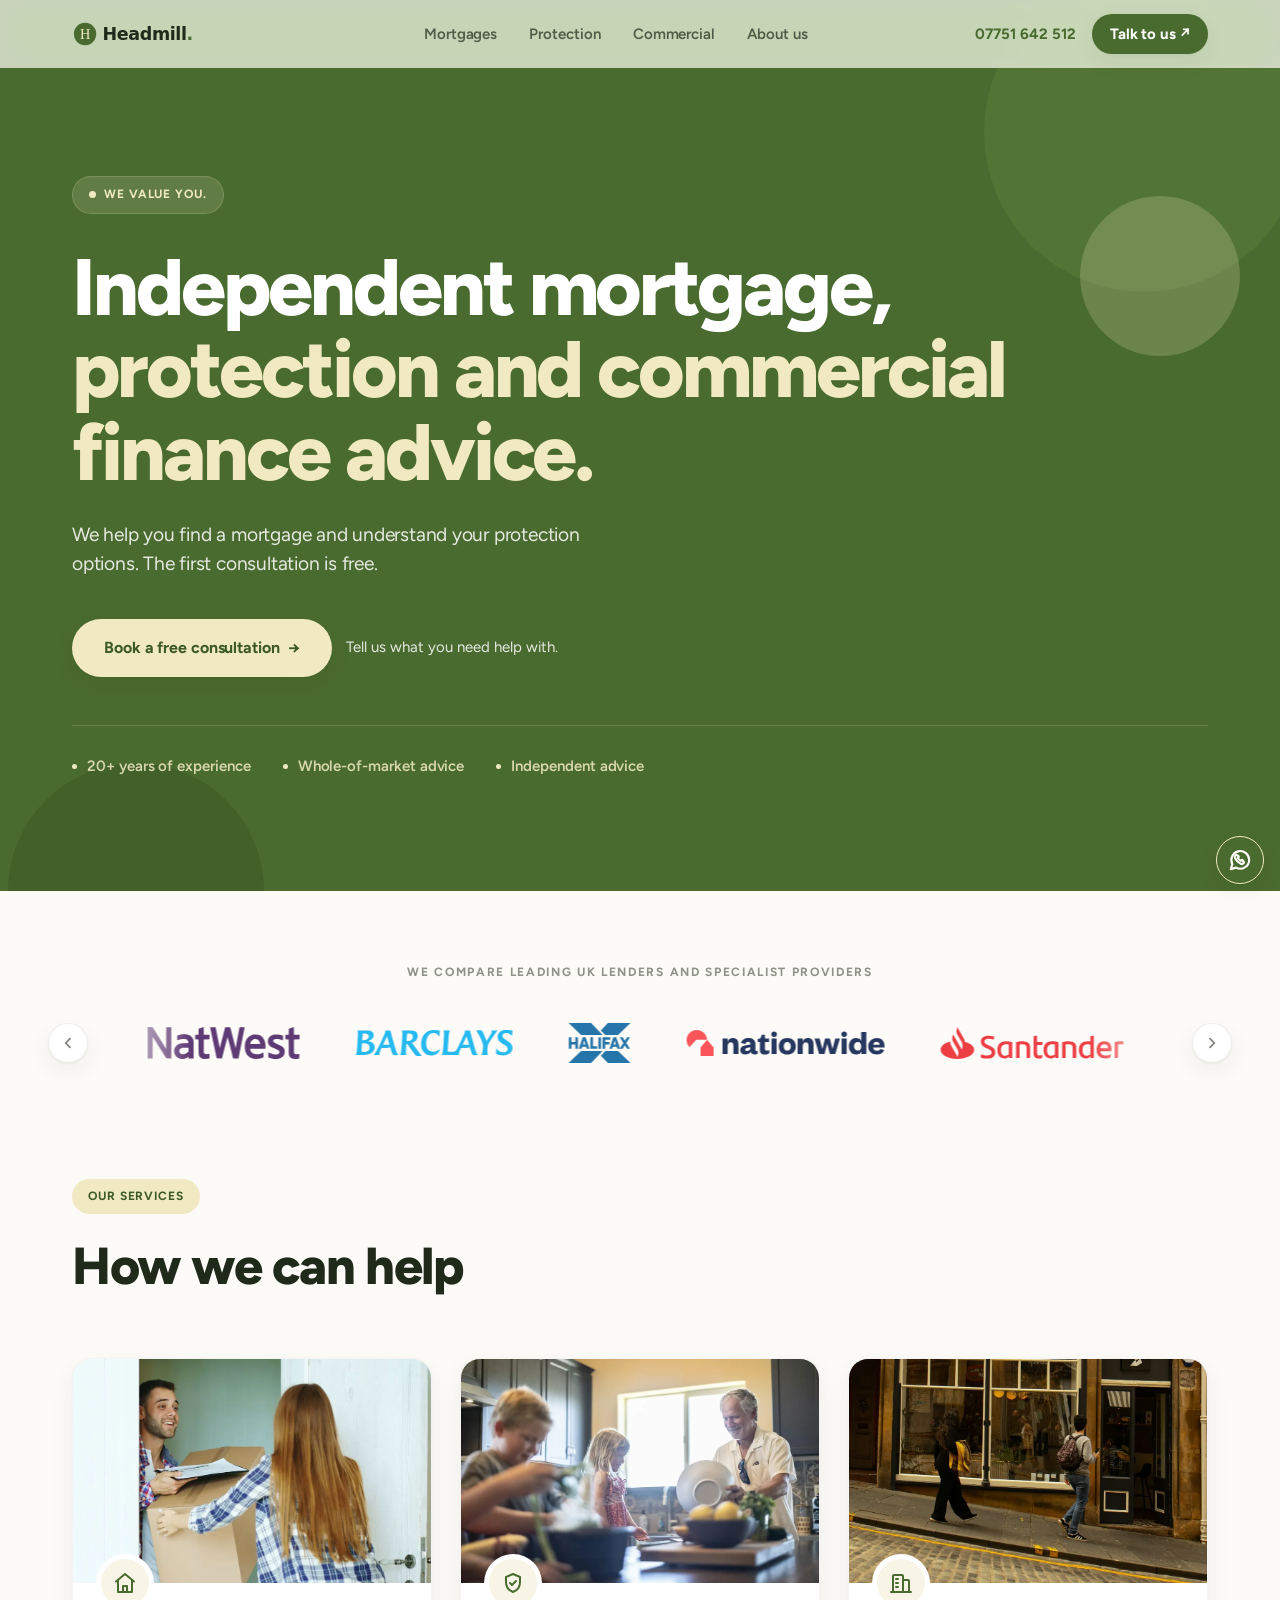
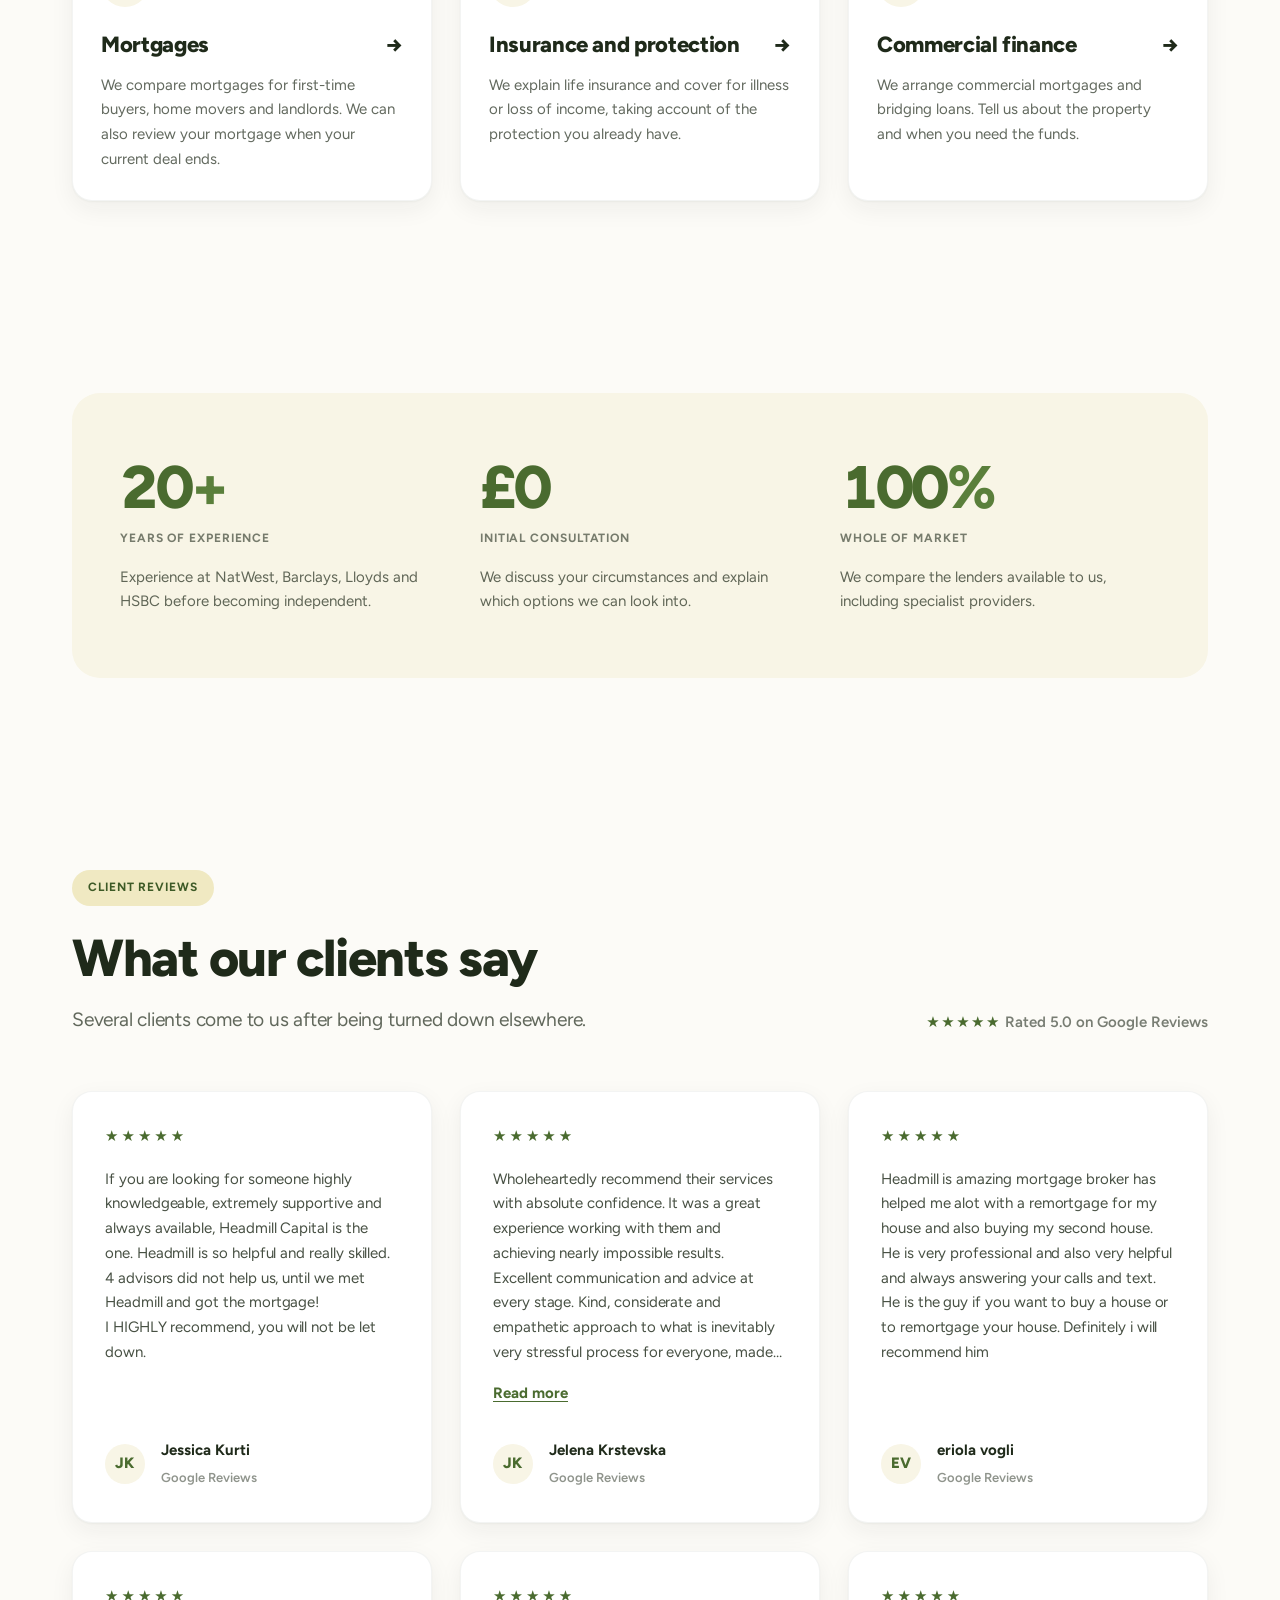
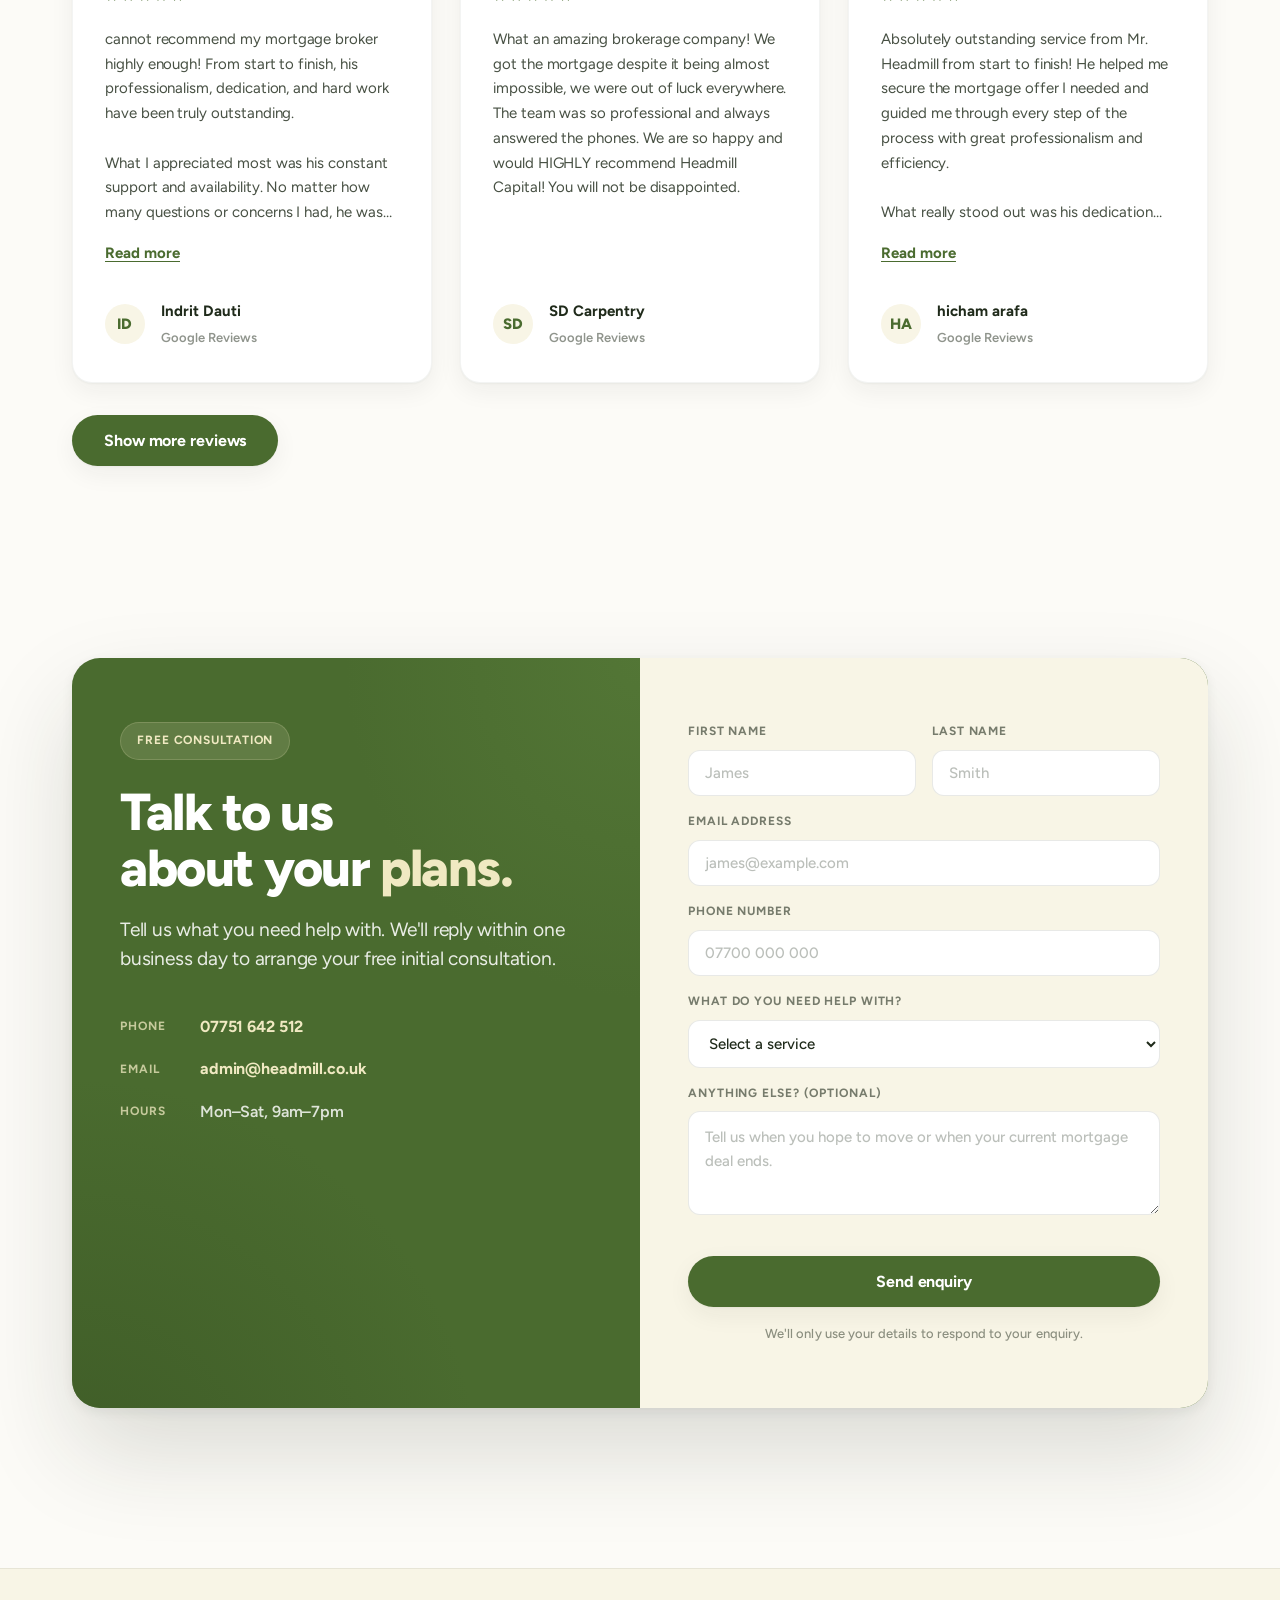
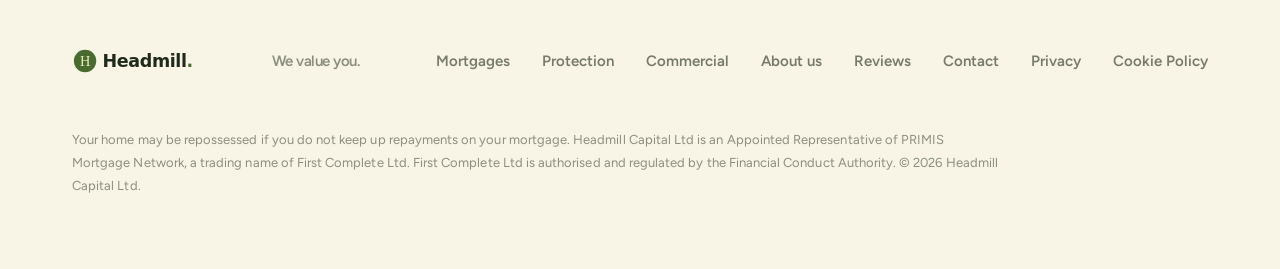
==== commit 594de46b: "Expand Google reviews with approved name substitutions and show-more control" ====
--- a/index.html
+++ b/index.html
@@ -35,7 +35,7 @@
 
 <!-- Stylesheets -->
 <link rel="stylesheet" href="assets/css/base.css?v=13"/>
-<link rel="stylesheet" href="assets/css/home.css?v=12"/>
+<link rel="stylesheet" href="assets/css/home.css?v=13"/>
 </head>
 <body>
 <a class="skip-link" href="#main-content">Skip to content</a>
@@ -239,10 +239,48 @@
     <p class="reviews-rating"><span class="stars" aria-hidden="true">&#9733;&#9733;&#9733;&#9733;&#9733;</span> Rated 5.0 on Google Reviews</p>
   </div>
 
-  <div class="reviews-grid reveal">
-    <figure class="review-card">
-      <div class="review-stars" aria-label="5 out of 5 stars">&#9733;&#9733;&#9733;&#9733;&#9733;</div>
-      <blockquote class="review-text" id="review-1">cannot recommend my mortgage broker highly enough! From start to finish, his professionalism, dedication, and hard work have been truly outstanding.
+  <div class="reviews-grid reveal" id="reviews-grid">
+    <figure class="review-card">
+      <div class="review-stars" aria-label="5 out of 5 stars">&#9733;&#9733;&#9733;&#9733;&#9733;</div>
+      <blockquote class="review-text" id="review-1">If you are looking for someone highly knowledgeable, extremely supportive and always available, Headmill Capital is the one. Headmill is so helpful and really skilled. 4 advisors did not help us, until we met Headmill and got the mortgage!
+I HIGHLY recommend, you will not be let down.</blockquote>
+      <figcaption class="review-footer">
+        <span class="review-avatar" aria-hidden="true">JK</span>
+        <span>
+          <span class="review-name">Jessica Kurti</span><br/>
+          <span class="review-src">Google Reviews</span>
+        </span>
+      </figcaption>
+    </figure>
+
+    <figure class="review-card">
+      <div class="review-stars" aria-label="5 out of 5 stars">&#9733;&#9733;&#9733;&#9733;&#9733;</div>
+      <blockquote class="review-text" id="review-2">Wholeheartedly recommend their services with absolute confidence. It was a great experience working with them and achieving nearly impossible results. Excellent communication and advice at every stage. Kind, considerate and empathetic approach to what is inevitably very stressful process for everyone, made hudge difference to us. We have found our advisers for life. Would not dream of working with anyone else but Headmill and his team.
+Please, if you are looking for a trustworthy and knowledgeable adviser to help you with any of your financial needs, look no further and consider yourself very lucky to have come across Headmill Capital and Headmill!</blockquote>
+      <figcaption class="review-footer">
+        <span class="review-avatar" aria-hidden="true">JK</span>
+        <span>
+          <span class="review-name">Jelena Krstevska</span><br/>
+          <span class="review-src">Google Reviews</span>
+        </span>
+      </figcaption>
+    </figure>
+
+    <figure class="review-card">
+      <div class="review-stars" aria-label="5 out of 5 stars">&#9733;&#9733;&#9733;&#9733;&#9733;</div>
+      <blockquote class="review-text" id="review-3">Headmill is amazing mortgage broker has helped me alot with a remortgage for my house and also buying my second house. He is very professional and also very helpful and always answering your calls and text. He is the guy if you want to buy a house or to remortgage your house. Definitely i will recommend him</blockquote>
+      <figcaption class="review-footer">
+        <span class="review-avatar" aria-hidden="true">EV</span>
+        <span>
+          <span class="review-name">eriola vogli</span><br/>
+          <span class="review-src">Google Reviews</span>
+        </span>
+      </figcaption>
+    </figure>
+
+    <figure class="review-card">
+      <div class="review-stars" aria-label="5 out of 5 stars">&#9733;&#9733;&#9733;&#9733;&#9733;</div>
+      <blockquote class="review-text" id="review-4">cannot recommend my mortgage broker highly enough! From start to finish, his professionalism, dedication, and hard work have been truly outstanding.
 
 What I appreciated most was his constant support and availability. No matter how many questions or concerns I had, he was always just a phone call away. During moments when I felt stressed or overwhelmed by the mortgage process, he always answered my calls with such positivity, patience, and reassurance, which made a huge difference.
 
@@ -264,7 +302,7 @@
 
     <figure class="review-card">
       <div class="review-stars" aria-label="5 out of 5 stars">&#9733;&#9733;&#9733;&#9733;&#9733;</div>
-      <blockquote class="review-text" id="review-2">What an amazing brokerage company! We got the mortgage despite it being almost impossible, we were out of luck everywhere. The team was so professional and always answered the phones. We are so happy and would HIGHLY recommend Headmill Capital! You will not be disappointed.</blockquote>
+      <blockquote class="review-text" id="review-5">What an amazing brokerage company! We got the mortgage despite it being almost impossible, we were out of luck everywhere. The team was so professional and always answered the phones. We are so happy and would HIGHLY recommend Headmill Capital! You will not be disappointed.</blockquote>
       <figcaption class="review-footer">
         <span class="review-avatar" aria-hidden="true">SD</span>
         <span>
@@ -276,7 +314,38 @@
 
     <figure class="review-card">
       <div class="review-stars" aria-label="5 out of 5 stars">&#9733;&#9733;&#9733;&#9733;&#9733;</div>
-      <blockquote class="review-text" id="review-3">Highly Recommend Headmill Capital for insurance and mortgages! Extremely dedicated, professional and hardworking. Always prompt with answering my phone calls, my concerns were always addressed and listened. If I could give more than 5*s, I would!!!!</blockquote>
+      <blockquote class="review-text" id="review-6">Absolutely outstanding service from Mr. Headmill from start to finish! He helped me secure the mortgage offer I needed and guided me through every step of the process with great professionalism and efficiency.
+
+What really stood out was his dedication even after the mortgage offer was secured. When I faced further complications and delays with the solicitors, Mr. Headmill continued to support me, offering valuable advice, following up, and even making calls to ensure everything kept moving forward.
+
+His experience and knowledge made a huge difference, especially as I was completely unfamiliar with the process and the steps involved. He genuinely went above and beyond what I would expect from a mortgage broker.
+
+I’m extremely grateful for his patience, dedication, and support. I cannot recommend Mr. Headmill highly enough!
+Thank you!!</blockquote>
+      <figcaption class="review-footer">
+        <span class="review-avatar" aria-hidden="true">HA</span>
+        <span>
+          <span class="review-name">hicham arafa</span><br/>
+          <span class="review-src">Google Reviews</span>
+        </span>
+      </figcaption>
+    </figure>
+
+    <figure class="review-card">
+      <div class="review-stars" aria-label="5 out of 5 stars">&#9733;&#9733;&#9733;&#9733;&#9733;</div>
+      <blockquote class="review-text" id="review-7">Excellent business excellent person Headmill helped us find a great mortgage deal. He’s a very hard working mortgage broker always finds a way to resolve any issues for his clients. I wish him luck for his future business prospects.</blockquote>
+      <figcaption class="review-footer">
+        <span class="review-avatar" aria-hidden="true">MS</span>
+        <span>
+          <span class="review-name">muhammad sadaat</span><br/>
+          <span class="review-src">Google Reviews</span>
+        </span>
+      </figcaption>
+    </figure>
+
+    <figure class="review-card">
+      <div class="review-stars" aria-label="5 out of 5 stars">&#9733;&#9733;&#9733;&#9733;&#9733;</div>
+      <blockquote class="review-text" id="review-8">Highly Recommend Headmill Capital for insurance and mortgages! Extremely dedicated, professional and hardworking. Always prompt with answering my phone calls, my concerns were always addressed and listened. If I could give more than 5*s, I would!!!!</blockquote>
       <figcaption class="review-footer">
         <span class="review-avatar" aria-hidden="true">SK</span>
         <span>
@@ -288,7 +357,7 @@
 
     <figure class="review-card">
       <div class="review-stars" aria-label="5 out of 5 stars">&#9733;&#9733;&#9733;&#9733;&#9733;</div>
-      <blockquote class="review-text" id="review-4">Exceptional service from start to finish! Our mortgage and insurance needs were expertly handled by this broker. Professionalism, efficiency, and top-notch communication made the entire process smooth and stress-free. Highly recommend!</blockquote>
+      <blockquote class="review-text" id="review-9">Exceptional service from start to finish! Our mortgage and insurance needs were expertly handled by this broker. Professionalism, efficiency, and top-notch communication made the entire process smooth and stress-free. Highly recommend!</blockquote>
       <figcaption class="review-footer">
         <span class="review-avatar" aria-hidden="true">F</span>
         <span>
@@ -300,7 +369,7 @@
 
     <figure class="review-card">
       <div class="review-stars" aria-label="5 out of 5 stars">&#9733;&#9733;&#9733;&#9733;&#9733;</div>
-      <blockquote class="review-text" id="review-5">The broker was very correct and precise in his work. He always answered my calls at any time, every question I had. Yes I recommend it with five stars. I was able to get the home loan very quickly.</blockquote>
+      <blockquote class="review-text" id="review-10">The broker was very correct and precise in his work. He always answered my calls at any time, every question I had. Yes I recommend it with five stars. I was able to get the home loan very quickly.</blockquote>
       <figcaption class="review-footer">
         <span class="review-avatar" aria-hidden="true">MI</span>
         <span>
@@ -312,11 +381,110 @@
 
     <figure class="review-card">
       <div class="review-stars" aria-label="5 out of 5 stars">&#9733;&#9733;&#9733;&#9733;&#9733;</div>
-      <blockquote class="review-text" id="review-6">Broker was really helpful, always available and willing to give advice. Great experience from the beginning to the end of the process, I recommend it to everyone who wants an exceptional service.</blockquote>
+      <blockquote class="review-text" id="review-11">Broker was really helpful, always available and willing to give advice. Great experience from the beginning to the end of the process, I recommend it to everyone who wants an exceptional service.</blockquote>
       <figcaption class="review-footer">
         <span class="review-avatar" aria-hidden="true">RB</span>
         <span>
           <span class="review-name">Roberto Betti</span><br/>
+          <span class="review-src">Google Reviews</span>
+        </span>
+      </figcaption>
+    </figure>
+
+    <figure class="review-card">
+      <div class="review-stars" aria-label="5 out of 5 stars">&#9733;&#9733;&#9733;&#9733;&#9733;</div>
+      <blockquote class="review-text" id="review-12">Highly recommend! Exceptional service from start to finish. The team was professional, attentive, and helped me navigate the complexities of mortgage and insurance with ease. Thanks for making the process stress-free!</blockquote>
+      <figcaption class="review-footer">
+        <span class="review-avatar" aria-hidden="true">GH</span>
+        <span>
+          <span class="review-name">Gezim Hametaj</span><br/>
+          <span class="review-src">Google Reviews</span>
+        </span>
+      </figcaption>
+    </figure>
+
+    <figure class="review-card">
+      <div class="review-stars" aria-label="5 out of 5 stars">&#9733;&#9733;&#9733;&#9733;&#9733;</div>
+      <blockquote class="review-text" id="review-13">Headmill Capital done for me my mortgage application , i will recommend this company , they sort out my mortgage quickly and stres free and dealt with everything very professionally .
+I will use them again and recommend to others .</blockquote>
+      <figcaption class="review-footer">
+        <span class="review-avatar" aria-hidden="true">AG</span>
+        <span>
+          <span class="review-name">andrzej giwerski</span><br/>
+          <span class="review-src">Google Reviews</span>
+        </span>
+      </figcaption>
+    </figure>
+
+    <figure class="review-card">
+      <div class="review-stars" aria-label="5 out of 5 stars">&#9733;&#9733;&#9733;&#9733;&#9733;</div>
+      <blockquote class="review-text" id="review-14">This broker was incredibly helpful and trustworthy. He was very precise and detailed to what needed to be done. Never hesitated or waited to return calls, was extremely helpful.</blockquote>
+      <figcaption class="review-footer">
+        <span class="review-avatar" aria-hidden="true">RR</span>
+        <span>
+          <span class="review-name">Refki Rexhepi</span><br/>
+          <span class="review-src">Google Reviews</span>
+        </span>
+      </figcaption>
+    </figure>
+
+    <figure class="review-card">
+      <div class="review-stars" aria-label="5 out of 5 stars">&#9733;&#9733;&#9733;&#9733;&#9733;</div>
+      <blockquote class="review-text" id="review-15">The best! Thank you very much for your professionalism and dedication. I will definitely recommend to use this mortgage advisor . Once again thank you</blockquote>
+      <figcaption class="review-footer">
+        <span class="review-avatar" aria-hidden="true">PS</span>
+        <span>
+          <span class="review-name">Pernet Shpani</span><br/>
+          <span class="review-src">Google Reviews</span>
+        </span>
+      </figcaption>
+    </figure>
+
+    <figure class="review-card">
+      <div class="review-stars" aria-label="5 out of 5 stars">&#9733;&#9733;&#9733;&#9733;&#9733;</div>
+      <blockquote class="review-text" id="review-16">The best broker I’ve ever had. Others told me I couldn’t buy a house with my current residency status, but Headmill Capital made it happen my dream house.
+Thank you very much
+I recommend to everyone Headmill Capital</blockquote>
+      <figcaption class="review-footer">
+        <span class="review-avatar" aria-hidden="true">SL</span>
+        <span>
+          <span class="review-name">Skepi Ltd</span><br/>
+          <span class="review-src">Google Reviews</span>
+        </span>
+      </figcaption>
+    </figure>
+
+    <figure class="review-card">
+      <div class="review-stars" aria-label="5 out of 5 stars">&#9733;&#9733;&#9733;&#9733;&#9733;</div>
+      <blockquote class="review-text" id="review-17">very good service , could not fault the work from start to finish. would recommend without hesitation . 5 stars</blockquote>
+      <figcaption class="review-footer">
+        <span class="review-avatar" aria-hidden="true">DS</span>
+        <span>
+          <span class="review-name">David Sage</span><br/>
+          <span class="review-src">Google Reviews</span>
+        </span>
+      </figcaption>
+    </figure>
+
+    <figure class="review-card">
+      <div class="review-stars" aria-label="5 out of 5 stars">&#9733;&#9733;&#9733;&#9733;&#9733;</div>
+      <blockquote class="review-text" id="review-18">Excellent service from headmill capital, highly recommended</blockquote>
+      <figcaption class="review-footer">
+        <span class="review-avatar" aria-hidden="true">AJ</span>
+        <span>
+          <span class="review-name">Ali javan</span><br/>
+          <span class="review-src">Google Reviews</span>
+        </span>
+      </figcaption>
+    </figure>
+
+    <figure class="review-card">
+      <div class="review-stars" aria-label="5 out of 5 stars">&#9733;&#9733;&#9733;&#9733;&#9733;</div>
+      <blockquote class="review-text" id="review-19">Excellent service</blockquote>
+      <figcaption class="review-footer">
+        <span class="review-avatar" aria-hidden="true">BD</span>
+        <span>
+          <span class="review-name">Ben Duna</span><br/>
           <span class="review-src">Google Reviews</span>
         </span>
       </figcaption>
@@ -455,7 +623,7 @@
 
 <script src="assets/js/motion.js?v=14"></script>
 <script src="assets/js/shared.js?v=13"></script>
-<script src="assets/js/reviews.js?v=1"></script>
+<script src="assets/js/reviews.js?v=2"></script>
 <script src="assets/js/form.js?v=10"></script>
 <script src="assets/js/lenders.js?v=10"></script>
 </body>
--- a/assets/css/home.css
+++ b/assets/css/home.css
@@ -389,6 +389,9 @@
 }
 
 .review-card:hover { box-shadow: var(--sh-2); }
+
+.review-card[hidden] { display: none; }
+.reviews-more { margin-top: 2rem; }
 
 .review-stars {
   color: var(--forest);
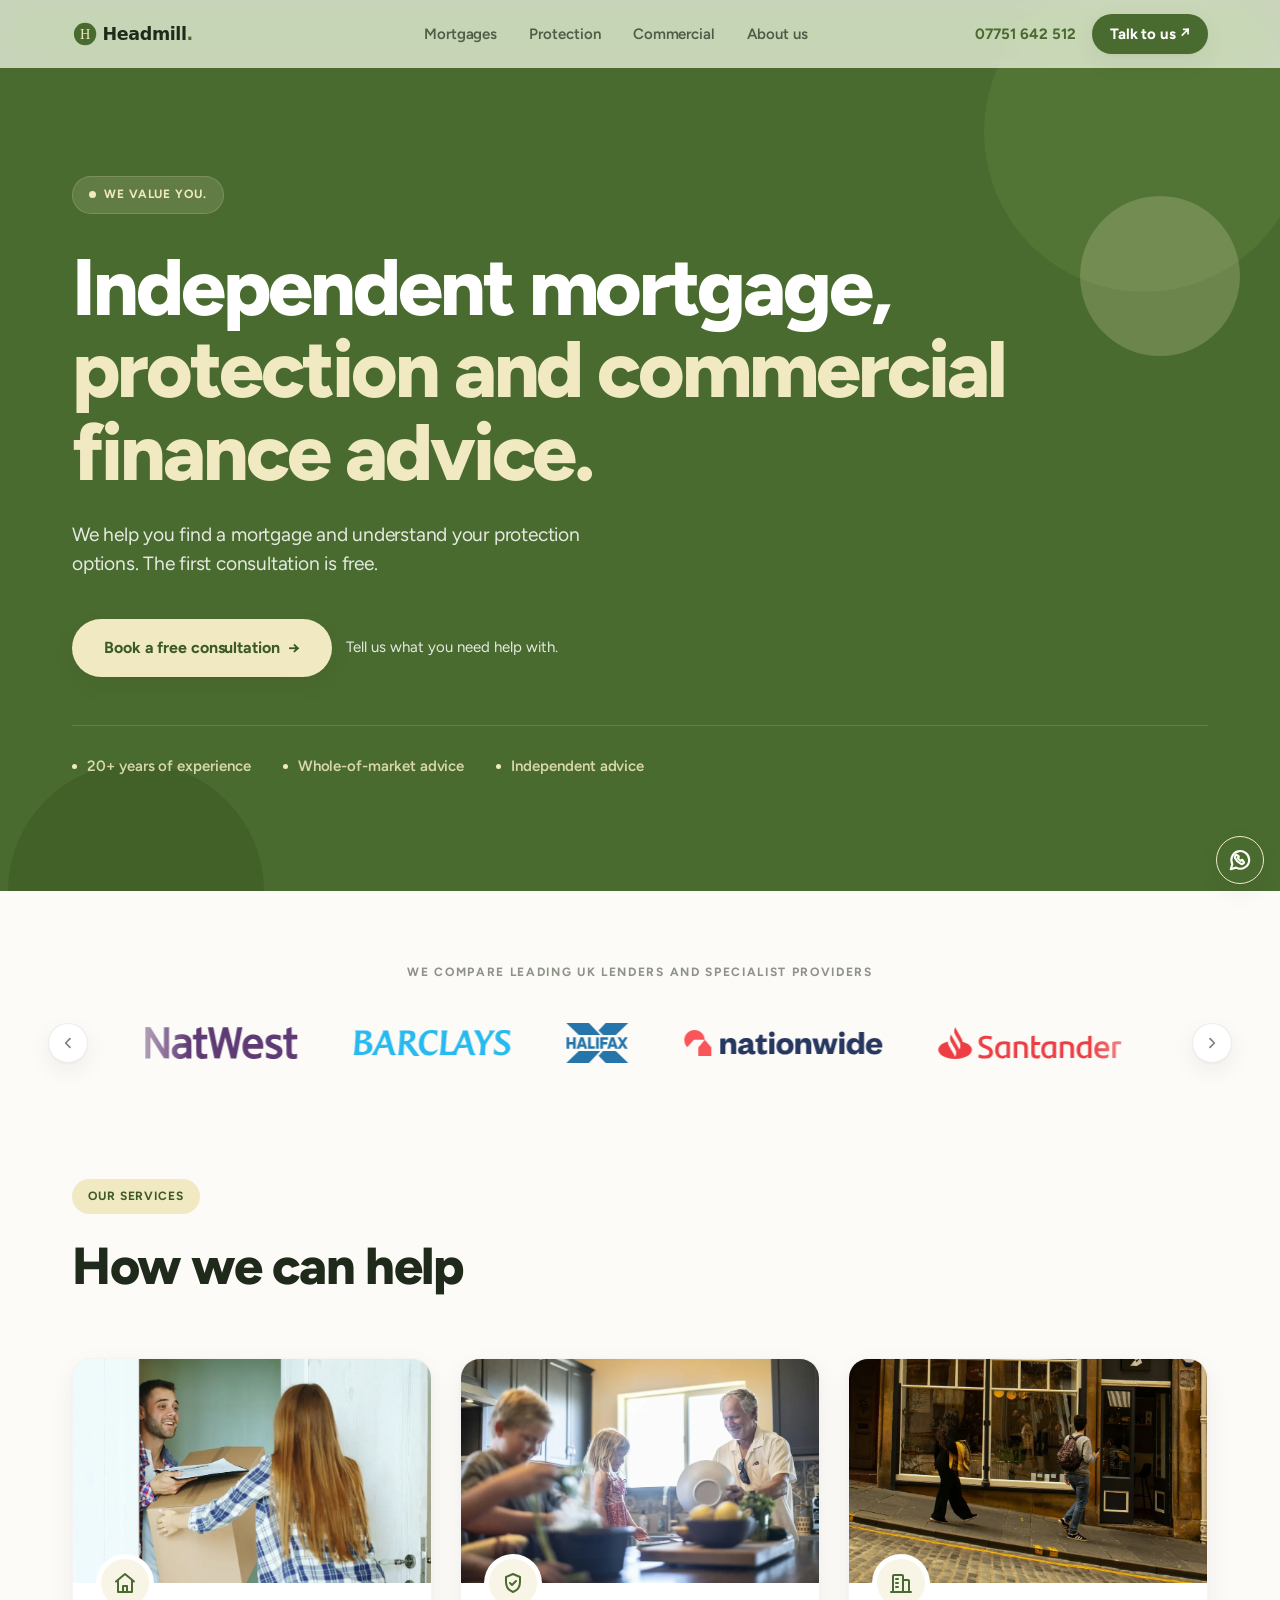
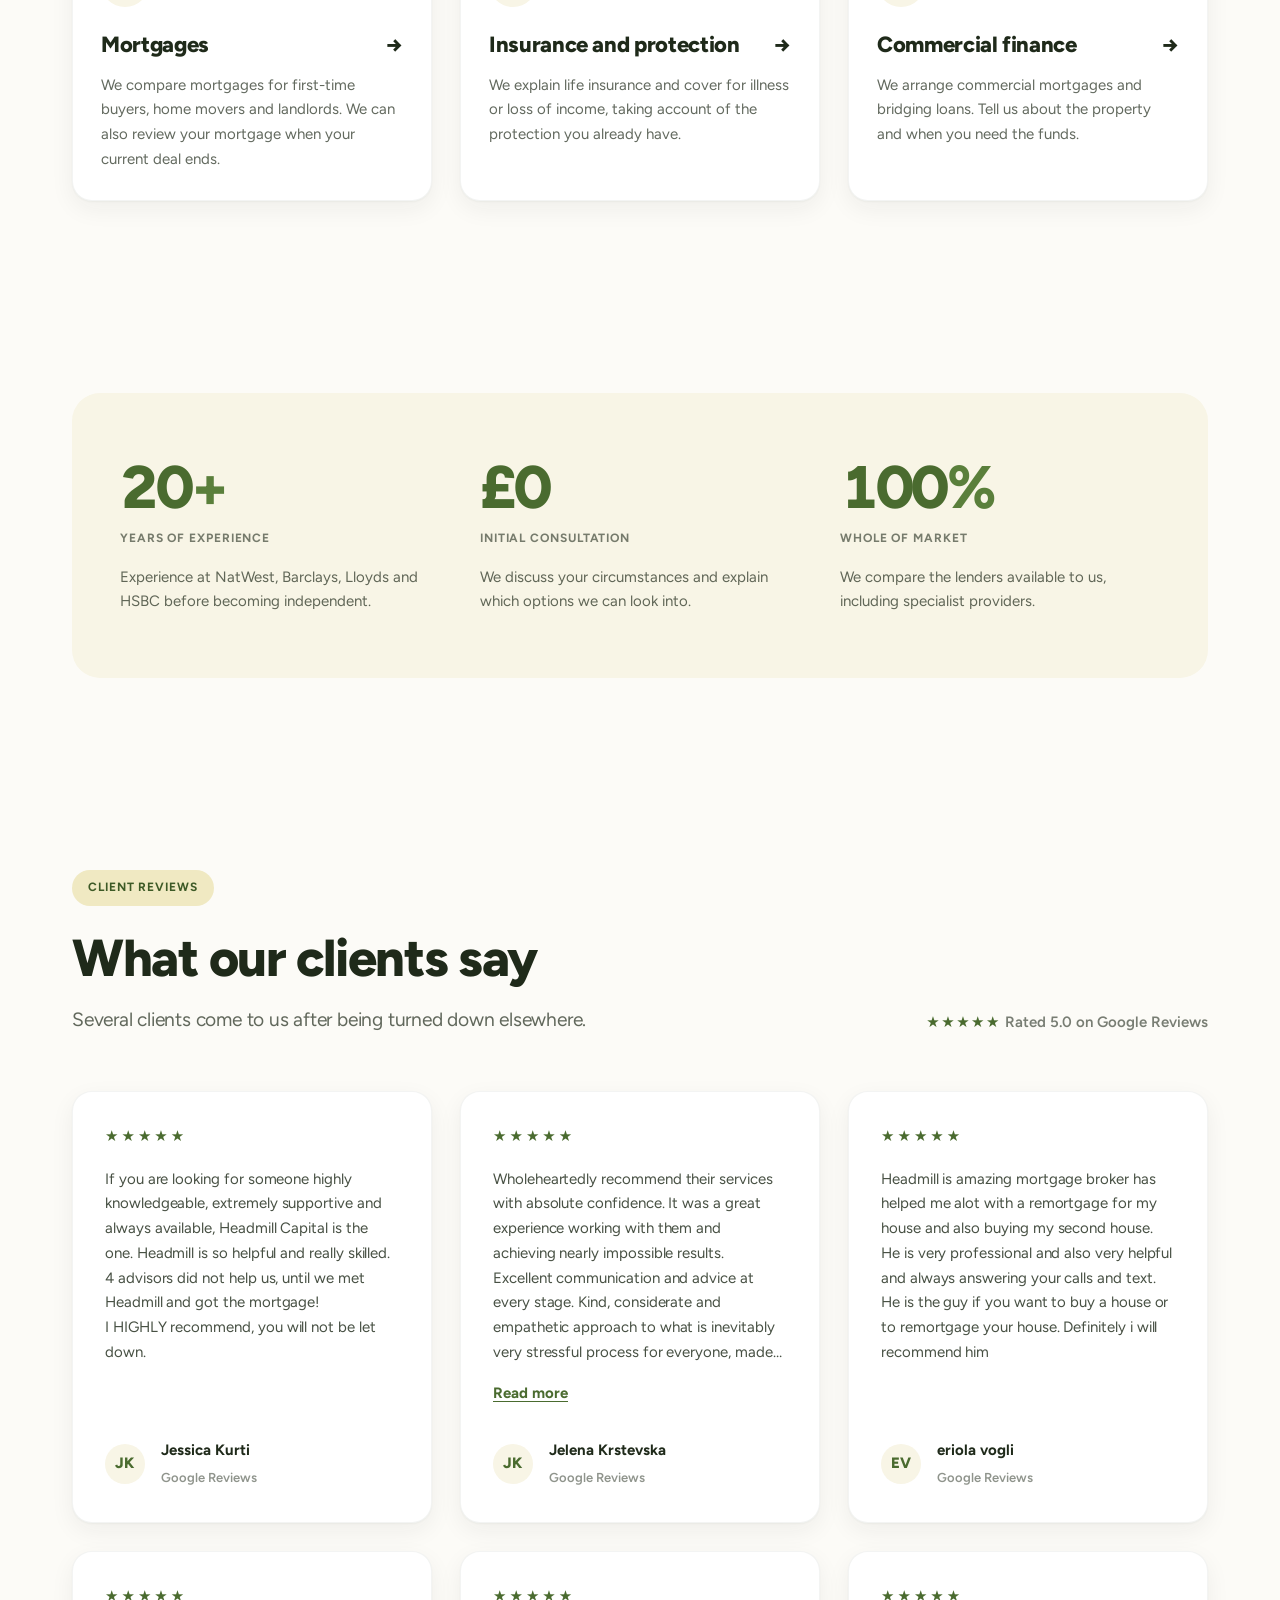
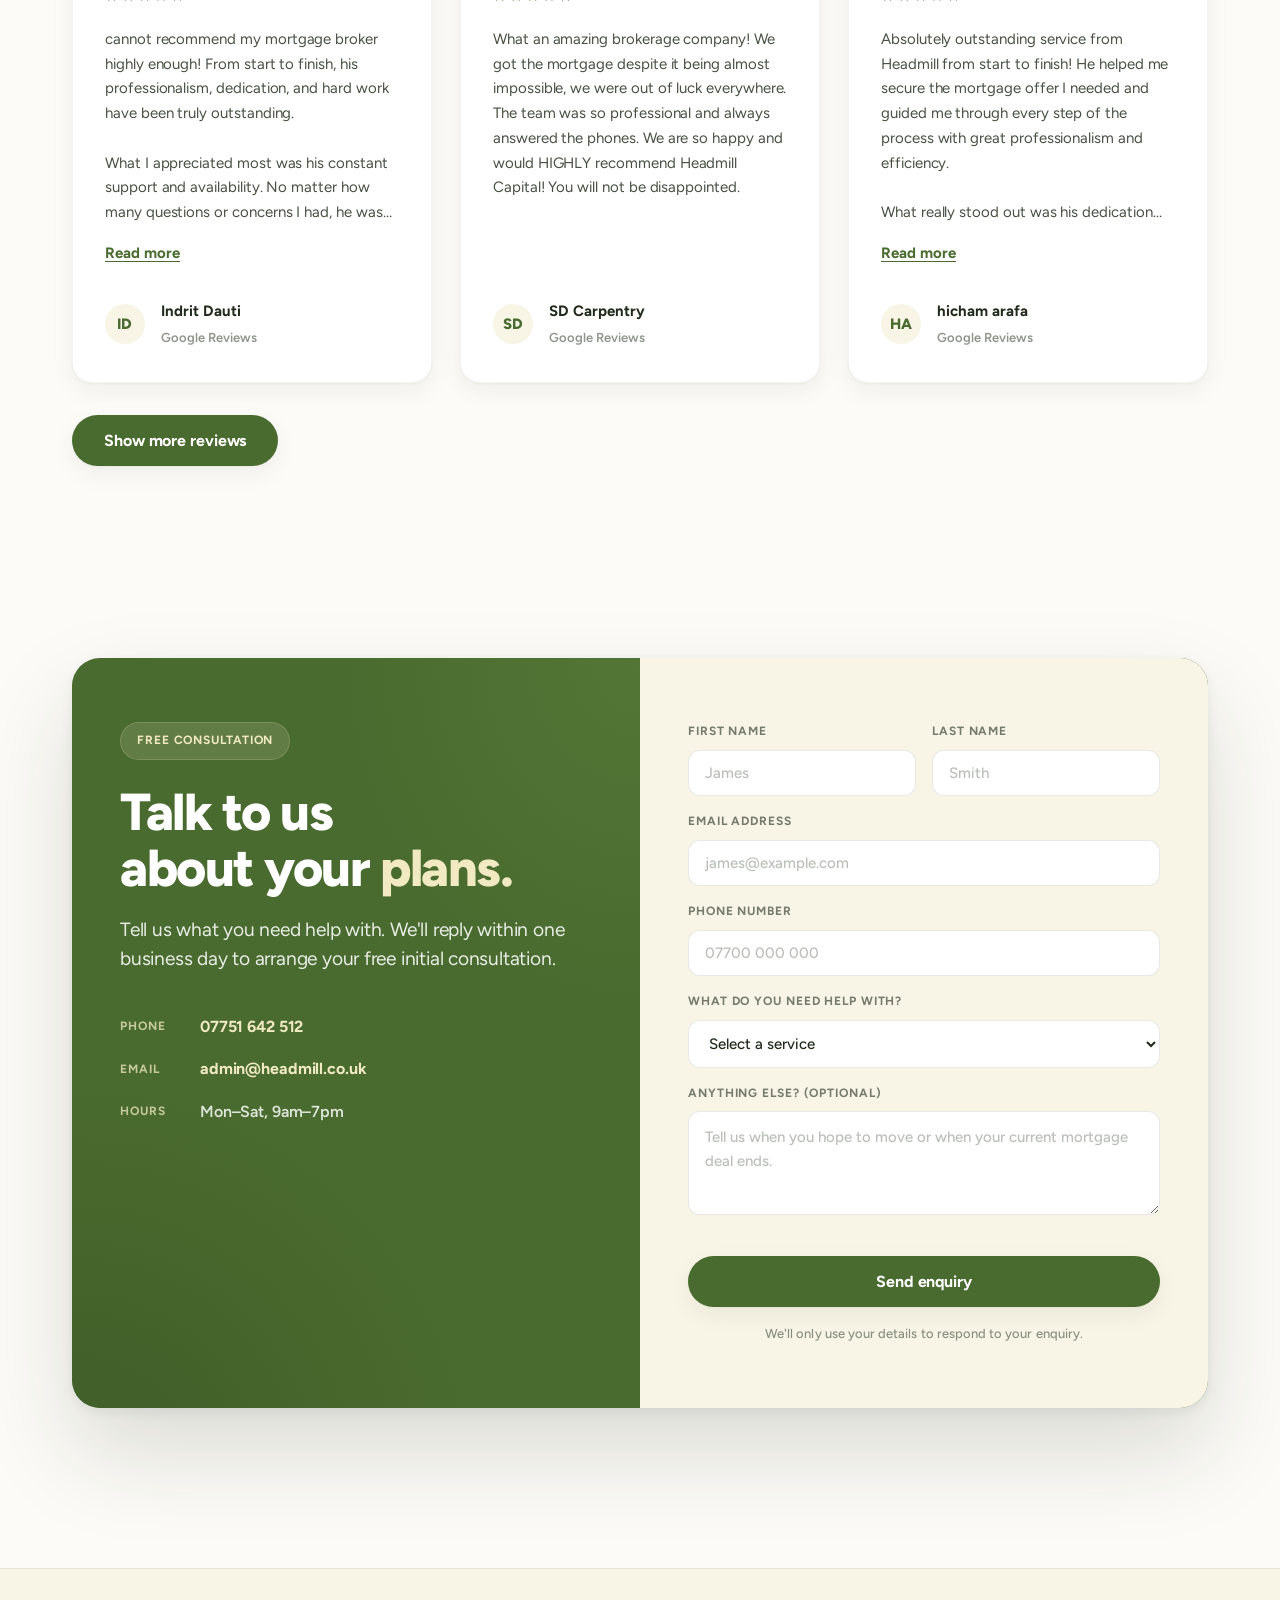
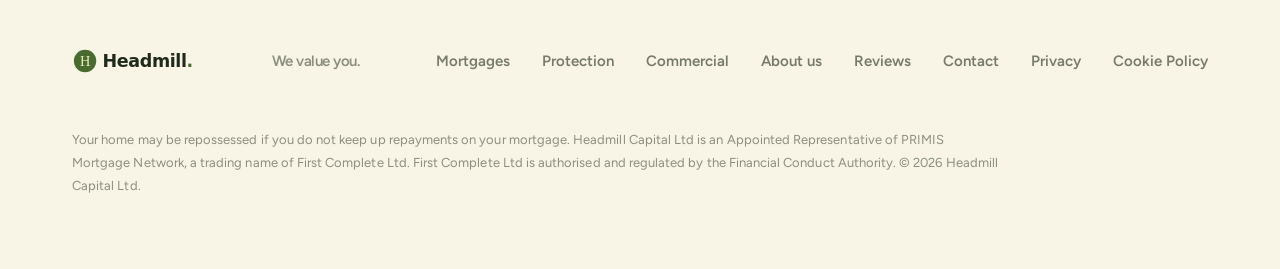
==== commit 474fc265: "Polish approved adviser-name replacements in reviews" ====
--- a/index.html
+++ b/index.html
@@ -255,8 +255,8 @@
 
     <figure class="review-card">
       <div class="review-stars" aria-label="5 out of 5 stars">&#9733;&#9733;&#9733;&#9733;&#9733;</div>
-      <blockquote class="review-text" id="review-2">Wholeheartedly recommend their services with absolute confidence. It was a great experience working with them and achieving nearly impossible results. Excellent communication and advice at every stage. Kind, considerate and empathetic approach to what is inevitably very stressful process for everyone, made hudge difference to us. We have found our advisers for life. Would not dream of working with anyone else but Headmill and his team.
-Please, if you are looking for a trustworthy and knowledgeable adviser to help you with any of your financial needs, look no further and consider yourself very lucky to have come across Headmill Capital and Headmill!</blockquote>
+      <blockquote class="review-text" id="review-2">Wholeheartedly recommend their services with absolute confidence. It was a great experience working with them and achieving nearly impossible results. Excellent communication and advice at every stage. Kind, considerate and empathetic approach to what is inevitably very stressful process for everyone, made hudge difference to us. We have found our advisers for life. Would not dream of working with anyone else but the Headmill team.
+Please, if you are looking for a trustworthy and knowledgeable adviser to help you with any of your financial needs, look no further and consider yourself very lucky to have come across Headmill Capital!</blockquote>
       <figcaption class="review-footer">
         <span class="review-avatar" aria-hidden="true">JK</span>
         <span>
@@ -314,13 +314,13 @@
 
     <figure class="review-card">
       <div class="review-stars" aria-label="5 out of 5 stars">&#9733;&#9733;&#9733;&#9733;&#9733;</div>
-      <blockquote class="review-text" id="review-6">Absolutely outstanding service from Mr. Headmill from start to finish! He helped me secure the mortgage offer I needed and guided me through every step of the process with great professionalism and efficiency.
-
-What really stood out was his dedication even after the mortgage offer was secured. When I faced further complications and delays with the solicitors, Mr. Headmill continued to support me, offering valuable advice, following up, and even making calls to ensure everything kept moving forward.
+      <blockquote class="review-text" id="review-6">Absolutely outstanding service from Headmill from start to finish! He helped me secure the mortgage offer I needed and guided me through every step of the process with great professionalism and efficiency.
+
+What really stood out was his dedication even after the mortgage offer was secured. When I faced further complications and delays with the solicitors, Headmill continued to support me, offering valuable advice, following up, and even making calls to ensure everything kept moving forward.
 
 His experience and knowledge made a huge difference, especially as I was completely unfamiliar with the process and the steps involved. He genuinely went above and beyond what I would expect from a mortgage broker.
 
-I’m extremely grateful for his patience, dedication, and support. I cannot recommend Mr. Headmill highly enough!
+I’m extremely grateful for his patience, dedication, and support. I cannot recommend Headmill highly enough!
 Thank you!!</blockquote>
       <figcaption class="review-footer">
         <span class="review-avatar" aria-hidden="true">HA</span>
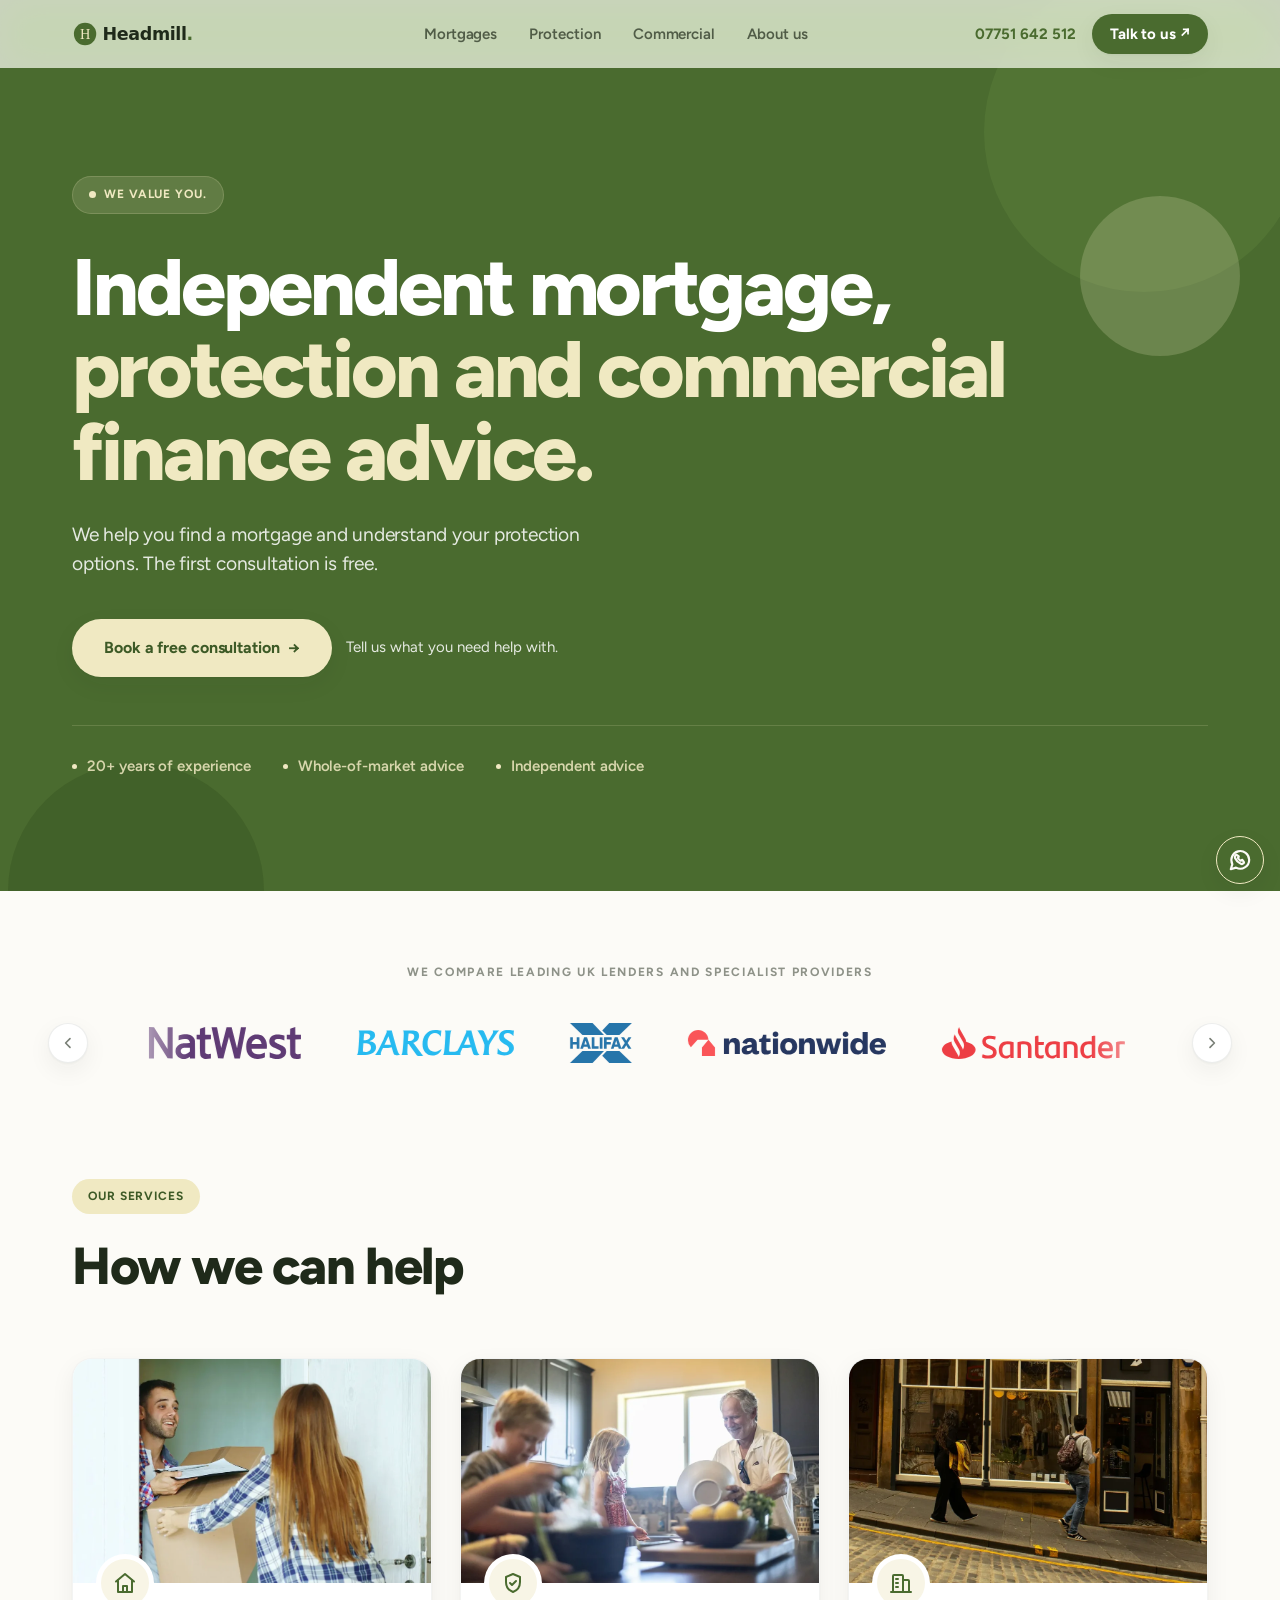
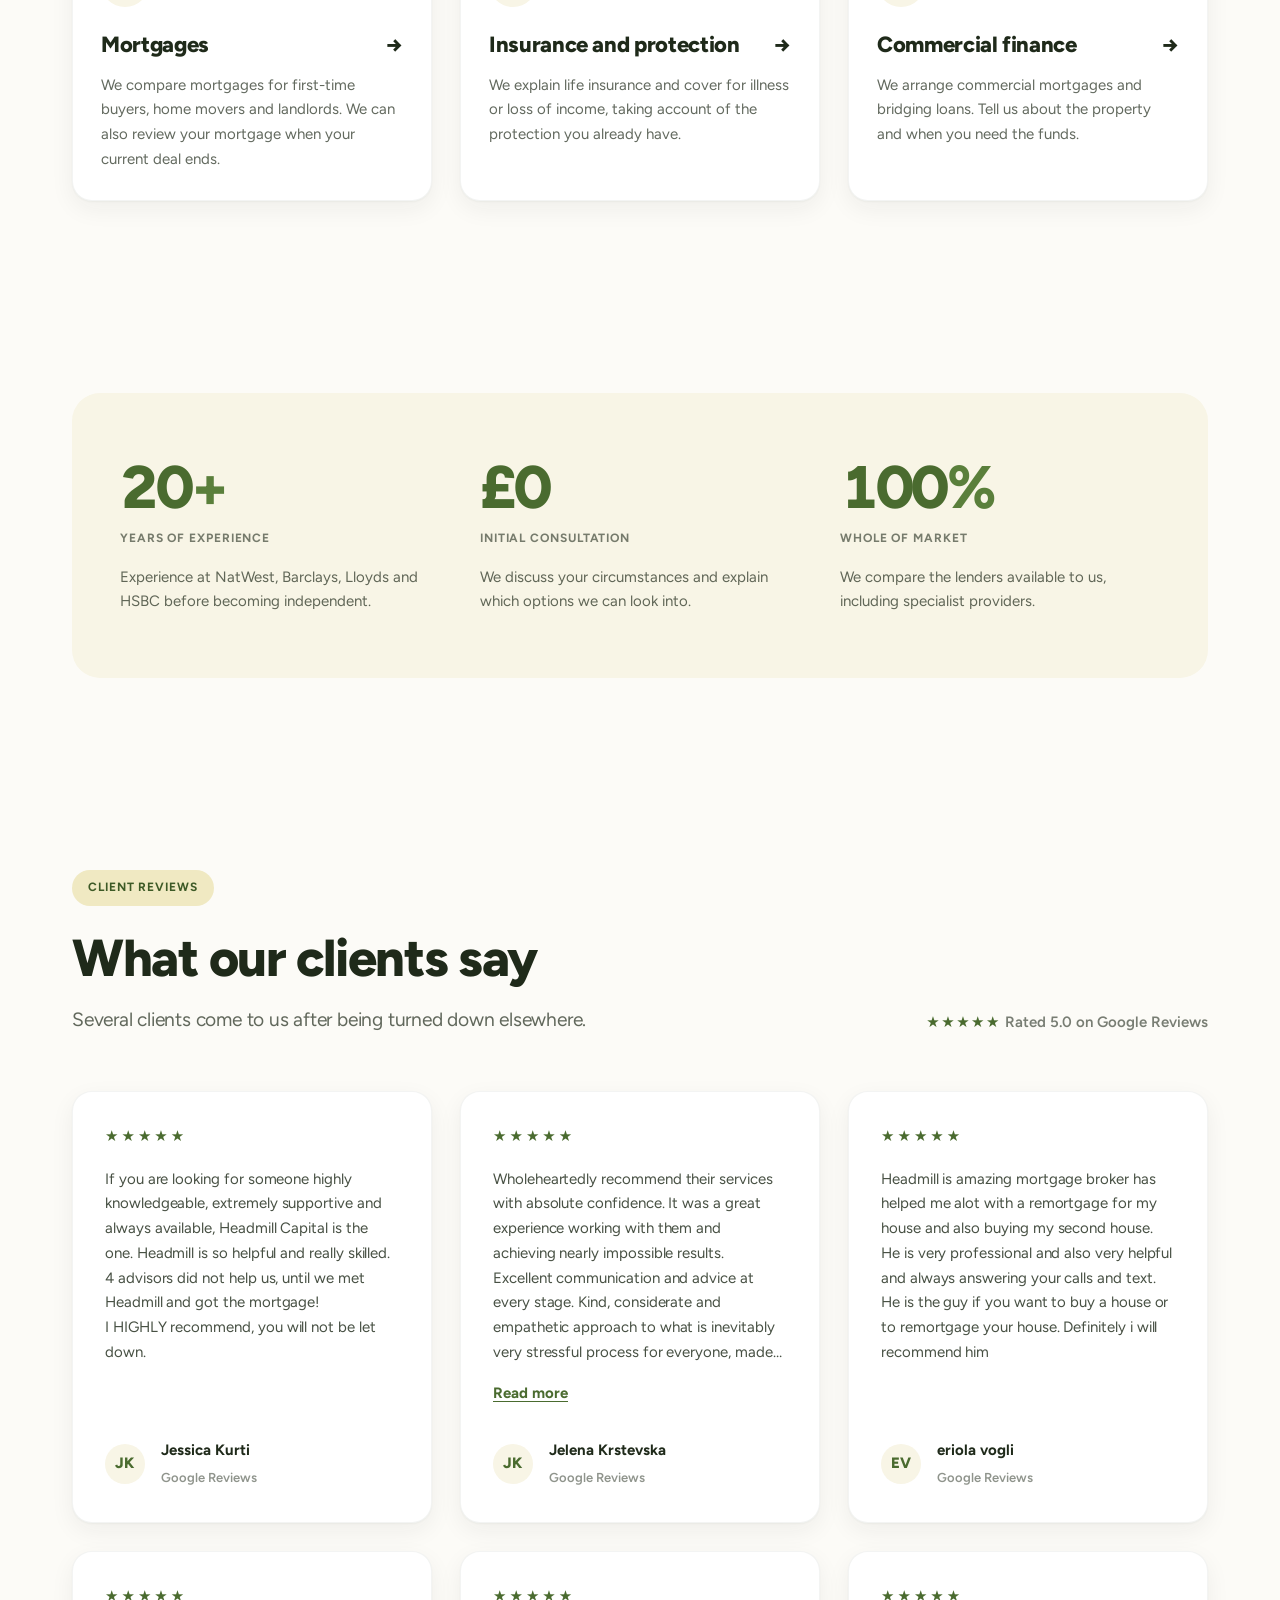
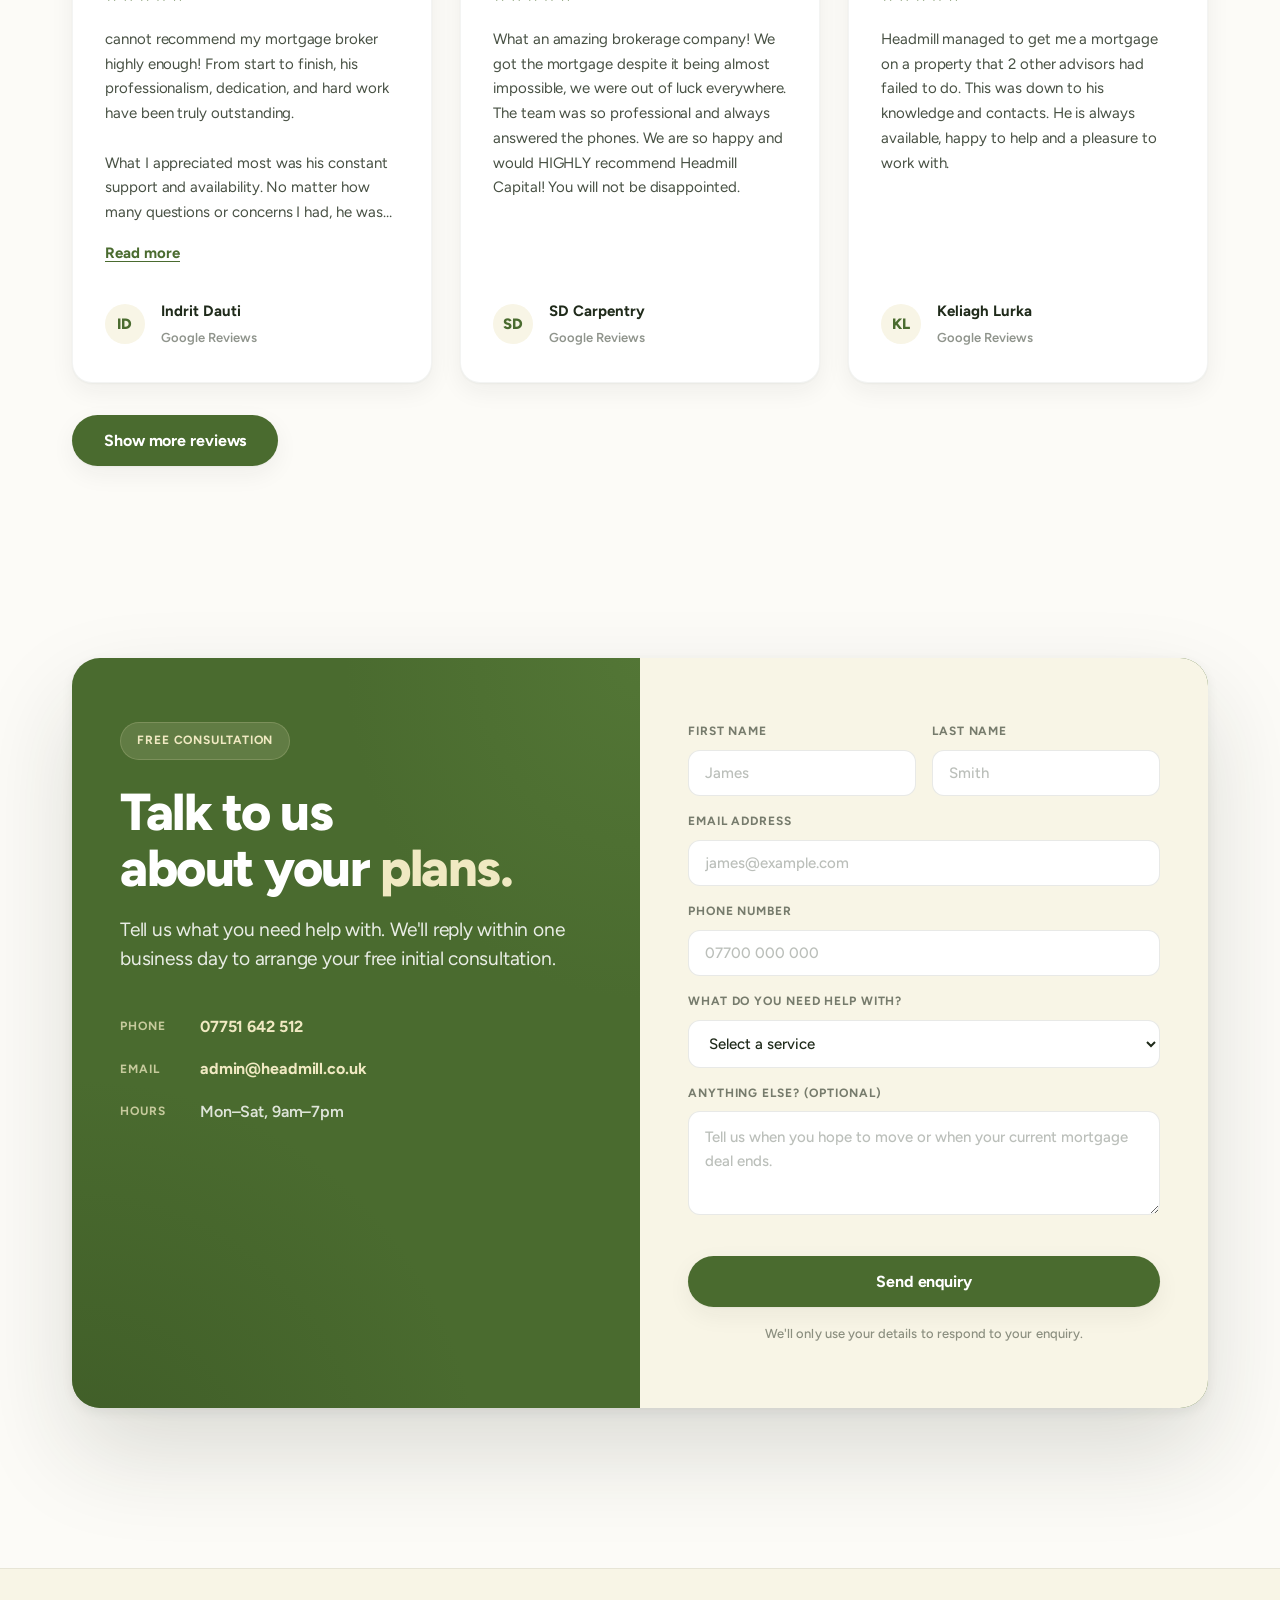
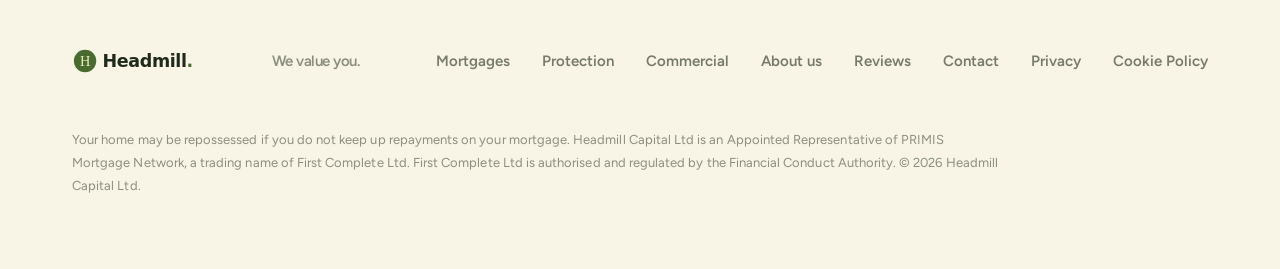
==== commit a201f788: "Restore archived Keliagh review with documented source" ====
--- a/index.html
+++ b/index.html
@@ -314,7 +314,19 @@
 
     <figure class="review-card">
       <div class="review-stars" aria-label="5 out of 5 stars">&#9733;&#9733;&#9733;&#9733;&#9733;</div>
-      <blockquote class="review-text" id="review-6">Absolutely outstanding service from Headmill from start to finish! He helped me secure the mortgage offer I needed and guided me through every step of the process with great professionalism and efficiency.
+      <blockquote class="review-text" id="review-6">Headmill managed to get me a mortgage on a property that 2 other advisors had failed to do. This was down to his knowledge and contacts. He is always available, happy to help and a pleasure to work with.</blockquote>
+      <figcaption class="review-footer">
+        <span class="review-avatar" aria-hidden="true">KL</span>
+        <span>
+          <span class="review-name">Keliagh Lurka</span><br/>
+          <span class="review-src">Google Reviews</span>
+        </span>
+      </figcaption>
+    </figure>
+
+    <figure class="review-card">
+      <div class="review-stars" aria-label="5 out of 5 stars">&#9733;&#9733;&#9733;&#9733;&#9733;</div>
+      <blockquote class="review-text" id="review-7">Absolutely outstanding service from Headmill from start to finish! He helped me secure the mortgage offer I needed and guided me through every step of the process with great professionalism and efficiency.
 
 What really stood out was his dedication even after the mortgage offer was secured. When I faced further complications and delays with the solicitors, Headmill continued to support me, offering valuable advice, following up, and even making calls to ensure everything kept moving forward.
 
@@ -333,7 +345,7 @@
 
     <figure class="review-card">
       <div class="review-stars" aria-label="5 out of 5 stars">&#9733;&#9733;&#9733;&#9733;&#9733;</div>
-      <blockquote class="review-text" id="review-7">Excellent business excellent person Headmill helped us find a great mortgage deal. He’s a very hard working mortgage broker always finds a way to resolve any issues for his clients. I wish him luck for his future business prospects.</blockquote>
+      <blockquote class="review-text" id="review-8">Excellent business excellent person Headmill helped us find a great mortgage deal. He’s a very hard working mortgage broker always finds a way to resolve any issues for his clients. I wish him luck for his future business prospects.</blockquote>
       <figcaption class="review-footer">
         <span class="review-avatar" aria-hidden="true">MS</span>
         <span>
@@ -345,7 +357,7 @@
 
     <figure class="review-card">
       <div class="review-stars" aria-label="5 out of 5 stars">&#9733;&#9733;&#9733;&#9733;&#9733;</div>
-      <blockquote class="review-text" id="review-8">Highly Recommend Headmill Capital for insurance and mortgages! Extremely dedicated, professional and hardworking. Always prompt with answering my phone calls, my concerns were always addressed and listened. If I could give more than 5*s, I would!!!!</blockquote>
+      <blockquote class="review-text" id="review-9">Highly Recommend Headmill Capital for insurance and mortgages! Extremely dedicated, professional and hardworking. Always prompt with answering my phone calls, my concerns were always addressed and listened. If I could give more than 5*s, I would!!!!</blockquote>
       <figcaption class="review-footer">
         <span class="review-avatar" aria-hidden="true">SK</span>
         <span>
@@ -357,7 +369,7 @@
 
     <figure class="review-card">
       <div class="review-stars" aria-label="5 out of 5 stars">&#9733;&#9733;&#9733;&#9733;&#9733;</div>
-      <blockquote class="review-text" id="review-9">Exceptional service from start to finish! Our mortgage and insurance needs were expertly handled by this broker. Professionalism, efficiency, and top-notch communication made the entire process smooth and stress-free. Highly recommend!</blockquote>
+      <blockquote class="review-text" id="review-10">Exceptional service from start to finish! Our mortgage and insurance needs were expertly handled by this broker. Professionalism, efficiency, and top-notch communication made the entire process smooth and stress-free. Highly recommend!</blockquote>
       <figcaption class="review-footer">
         <span class="review-avatar" aria-hidden="true">F</span>
         <span>
@@ -369,7 +381,7 @@
 
     <figure class="review-card">
       <div class="review-stars" aria-label="5 out of 5 stars">&#9733;&#9733;&#9733;&#9733;&#9733;</div>
-      <blockquote class="review-text" id="review-10">The broker was very correct and precise in his work. He always answered my calls at any time, every question I had. Yes I recommend it with five stars. I was able to get the home loan very quickly.</blockquote>
+      <blockquote class="review-text" id="review-11">The broker was very correct and precise in his work. He always answered my calls at any time, every question I had. Yes I recommend it with five stars. I was able to get the home loan very quickly.</blockquote>
       <figcaption class="review-footer">
         <span class="review-avatar" aria-hidden="true">MI</span>
         <span>
@@ -381,7 +393,7 @@
 
     <figure class="review-card">
       <div class="review-stars" aria-label="5 out of 5 stars">&#9733;&#9733;&#9733;&#9733;&#9733;</div>
-      <blockquote class="review-text" id="review-11">Broker was really helpful, always available and willing to give advice. Great experience from the beginning to the end of the process, I recommend it to everyone who wants an exceptional service.</blockquote>
+      <blockquote class="review-text" id="review-12">Broker was really helpful, always available and willing to give advice. Great experience from the beginning to the end of the process, I recommend it to everyone who wants an exceptional service.</blockquote>
       <figcaption class="review-footer">
         <span class="review-avatar" aria-hidden="true">RB</span>
         <span>
@@ -393,7 +405,7 @@
 
     <figure class="review-card">
       <div class="review-stars" aria-label="5 out of 5 stars">&#9733;&#9733;&#9733;&#9733;&#9733;</div>
-      <blockquote class="review-text" id="review-12">Highly recommend! Exceptional service from start to finish. The team was professional, attentive, and helped me navigate the complexities of mortgage and insurance with ease. Thanks for making the process stress-free!</blockquote>
+      <blockquote class="review-text" id="review-13">Highly recommend! Exceptional service from start to finish. The team was professional, attentive, and helped me navigate the complexities of mortgage and insurance with ease. Thanks for making the process stress-free!</blockquote>
       <figcaption class="review-footer">
         <span class="review-avatar" aria-hidden="true">GH</span>
         <span>
@@ -405,7 +417,7 @@
 
     <figure class="review-card">
       <div class="review-stars" aria-label="5 out of 5 stars">&#9733;&#9733;&#9733;&#9733;&#9733;</div>
-      <blockquote class="review-text" id="review-13">Headmill Capital done for me my mortgage application , i will recommend this company , they sort out my mortgage quickly and stres free and dealt with everything very professionally .
+      <blockquote class="review-text" id="review-14">Headmill Capital done for me my mortgage application , i will recommend this company , they sort out my mortgage quickly and stres free and dealt with everything very professionally .
 I will use them again and recommend to others .</blockquote>
       <figcaption class="review-footer">
         <span class="review-avatar" aria-hidden="true">AG</span>
@@ -418,7 +430,7 @@
 
     <figure class="review-card">
       <div class="review-stars" aria-label="5 out of 5 stars">&#9733;&#9733;&#9733;&#9733;&#9733;</div>
-      <blockquote class="review-text" id="review-14">This broker was incredibly helpful and trustworthy. He was very precise and detailed to what needed to be done. Never hesitated or waited to return calls, was extremely helpful.</blockquote>
+      <blockquote class="review-text" id="review-15">This broker was incredibly helpful and trustworthy. He was very precise and detailed to what needed to be done. Never hesitated or waited to return calls, was extremely helpful.</blockquote>
       <figcaption class="review-footer">
         <span class="review-avatar" aria-hidden="true">RR</span>
         <span>
@@ -430,7 +442,7 @@
 
     <figure class="review-card">
       <div class="review-stars" aria-label="5 out of 5 stars">&#9733;&#9733;&#9733;&#9733;&#9733;</div>
-      <blockquote class="review-text" id="review-15">The best! Thank you very much for your professionalism and dedication. I will definitely recommend to use this mortgage advisor . Once again thank you</blockquote>
+      <blockquote class="review-text" id="review-16">The best! Thank you very much for your professionalism and dedication. I will definitely recommend to use this mortgage advisor . Once again thank you</blockquote>
       <figcaption class="review-footer">
         <span class="review-avatar" aria-hidden="true">PS</span>
         <span>
@@ -442,7 +454,7 @@
 
     <figure class="review-card">
       <div class="review-stars" aria-label="5 out of 5 stars">&#9733;&#9733;&#9733;&#9733;&#9733;</div>
-      <blockquote class="review-text" id="review-16">The best broker I’ve ever had. Others told me I couldn’t buy a house with my current residency status, but Headmill Capital made it happen my dream house.
+      <blockquote class="review-text" id="review-17">The best broker I’ve ever had. Others told me I couldn’t buy a house with my current residency status, but Headmill Capital made it happen my dream house.
 Thank you very much
 I recommend to everyone Headmill Capital</blockquote>
       <figcaption class="review-footer">
@@ -456,7 +468,7 @@
 
     <figure class="review-card">
       <div class="review-stars" aria-label="5 out of 5 stars">&#9733;&#9733;&#9733;&#9733;&#9733;</div>
-      <blockquote class="review-text" id="review-17">very good service , could not fault the work from start to finish. would recommend without hesitation . 5 stars</blockquote>
+      <blockquote class="review-text" id="review-18">very good service , could not fault the work from start to finish. would recommend without hesitation . 5 stars</blockquote>
       <figcaption class="review-footer">
         <span class="review-avatar" aria-hidden="true">DS</span>
         <span>
@@ -468,7 +480,7 @@
 
     <figure class="review-card">
       <div class="review-stars" aria-label="5 out of 5 stars">&#9733;&#9733;&#9733;&#9733;&#9733;</div>
-      <blockquote class="review-text" id="review-18">Excellent service from headmill capital, highly recommended</blockquote>
+      <blockquote class="review-text" id="review-19">Excellent service from headmill capital, highly recommended</blockquote>
       <figcaption class="review-footer">
         <span class="review-avatar" aria-hidden="true">AJ</span>
         <span>
@@ -480,7 +492,7 @@
 
     <figure class="review-card">
       <div class="review-stars" aria-label="5 out of 5 stars">&#9733;&#9733;&#9733;&#9733;&#9733;</div>
-      <blockquote class="review-text" id="review-19">Excellent service</blockquote>
+      <blockquote class="review-text" id="review-20">Excellent service</blockquote>
       <figcaption class="review-footer">
         <span class="review-avatar" aria-hidden="true">BD</span>
         <span>
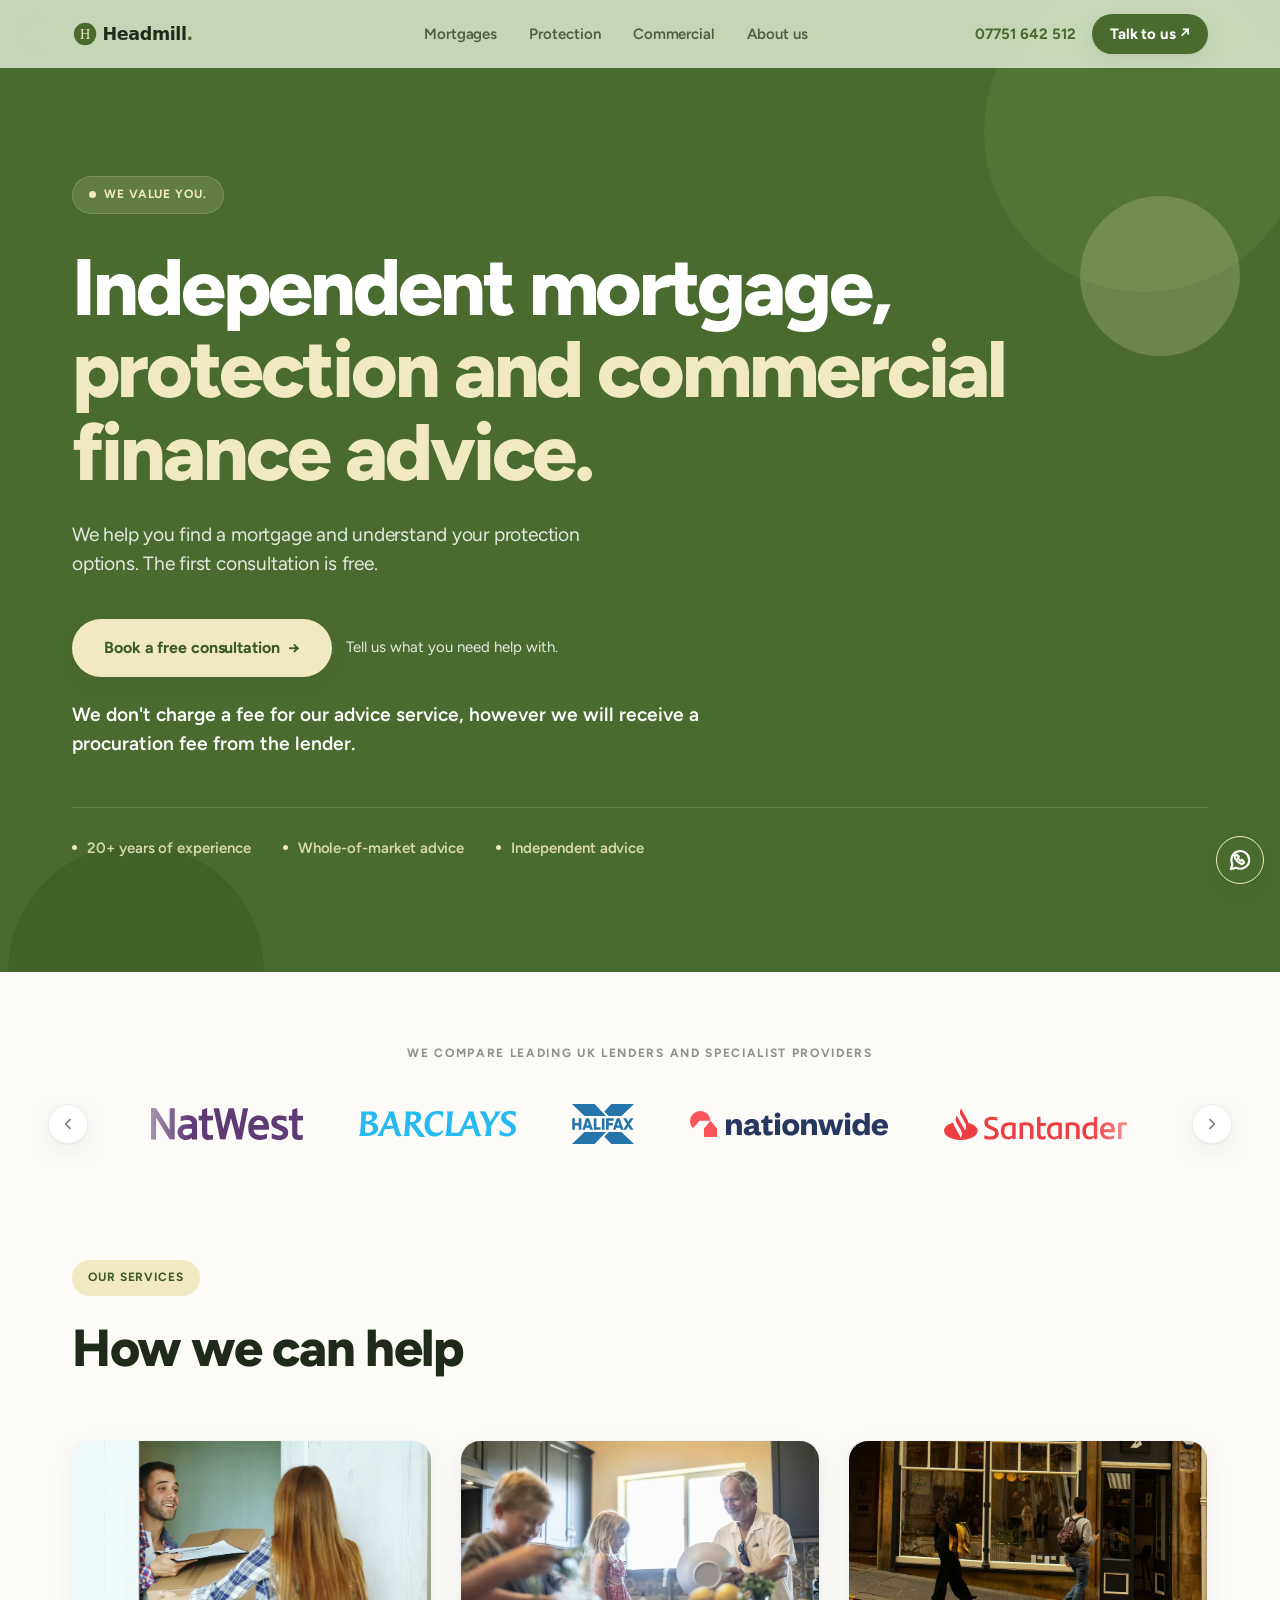
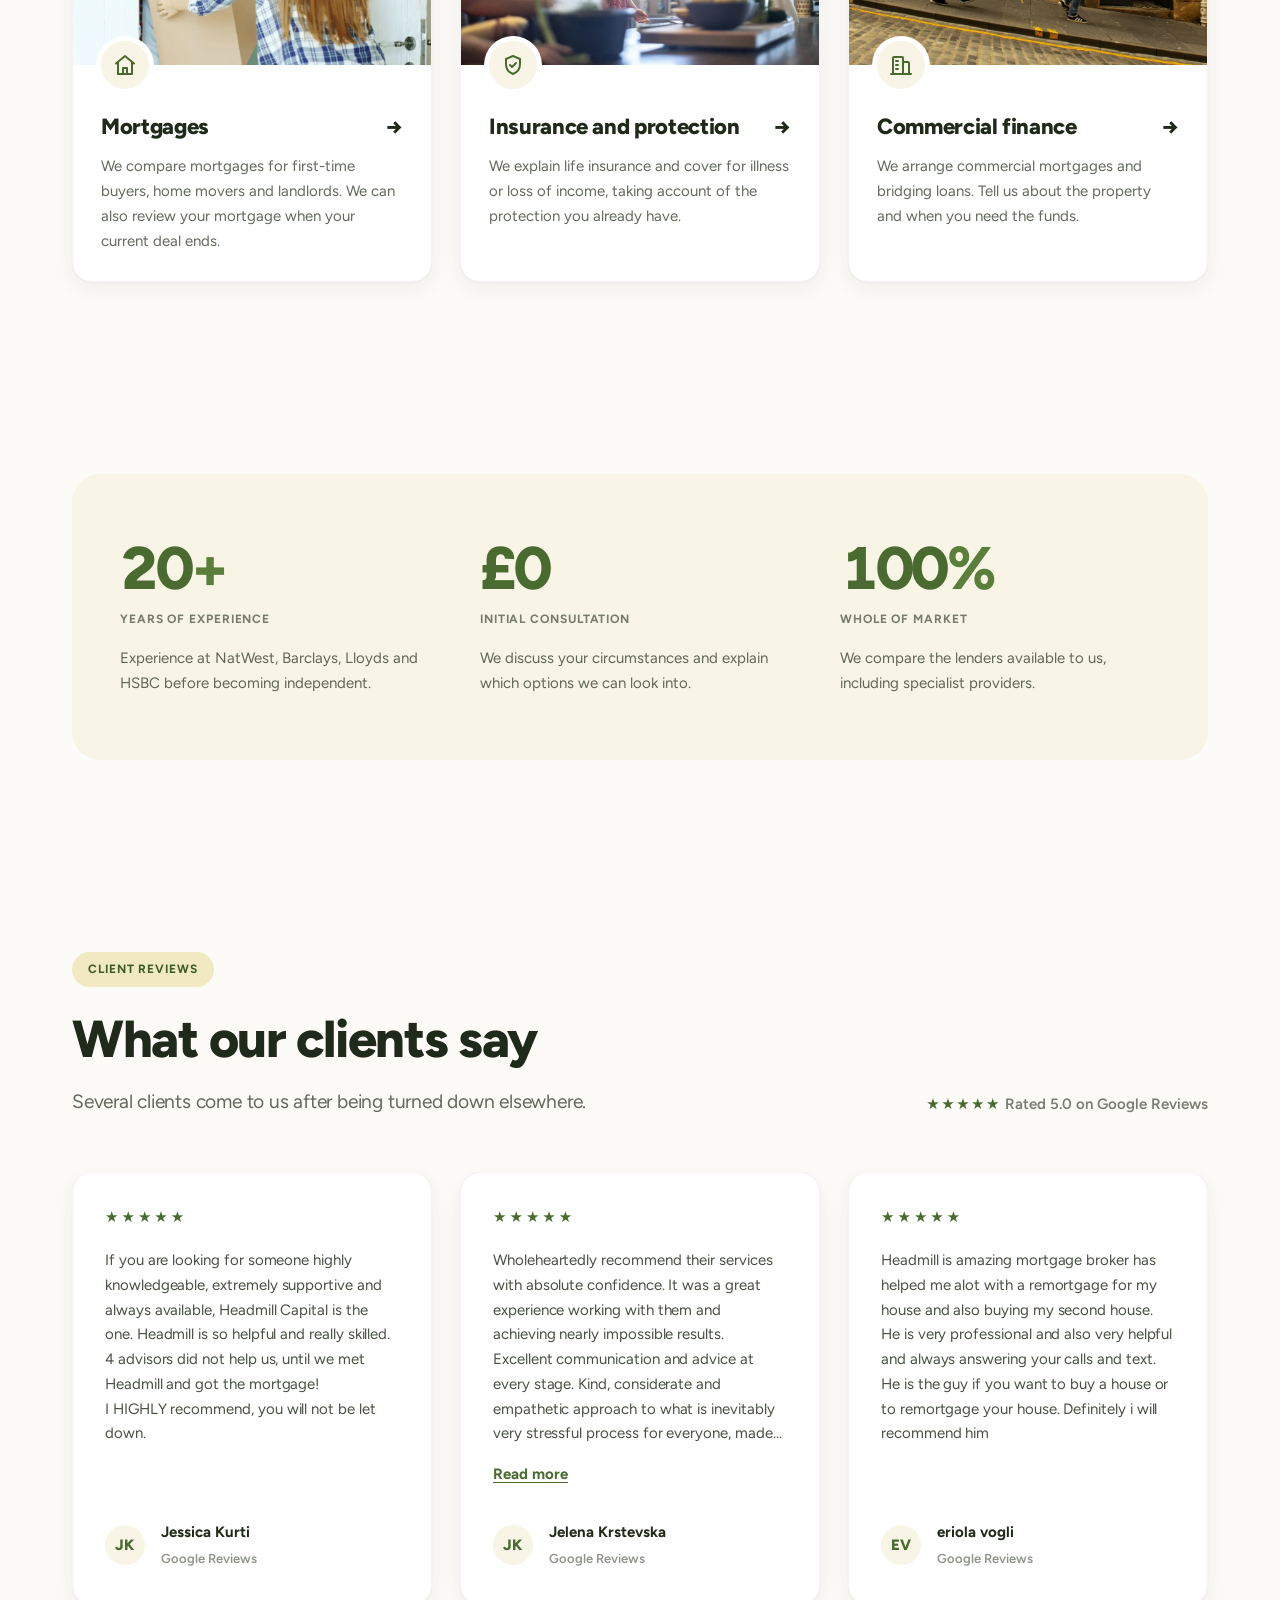
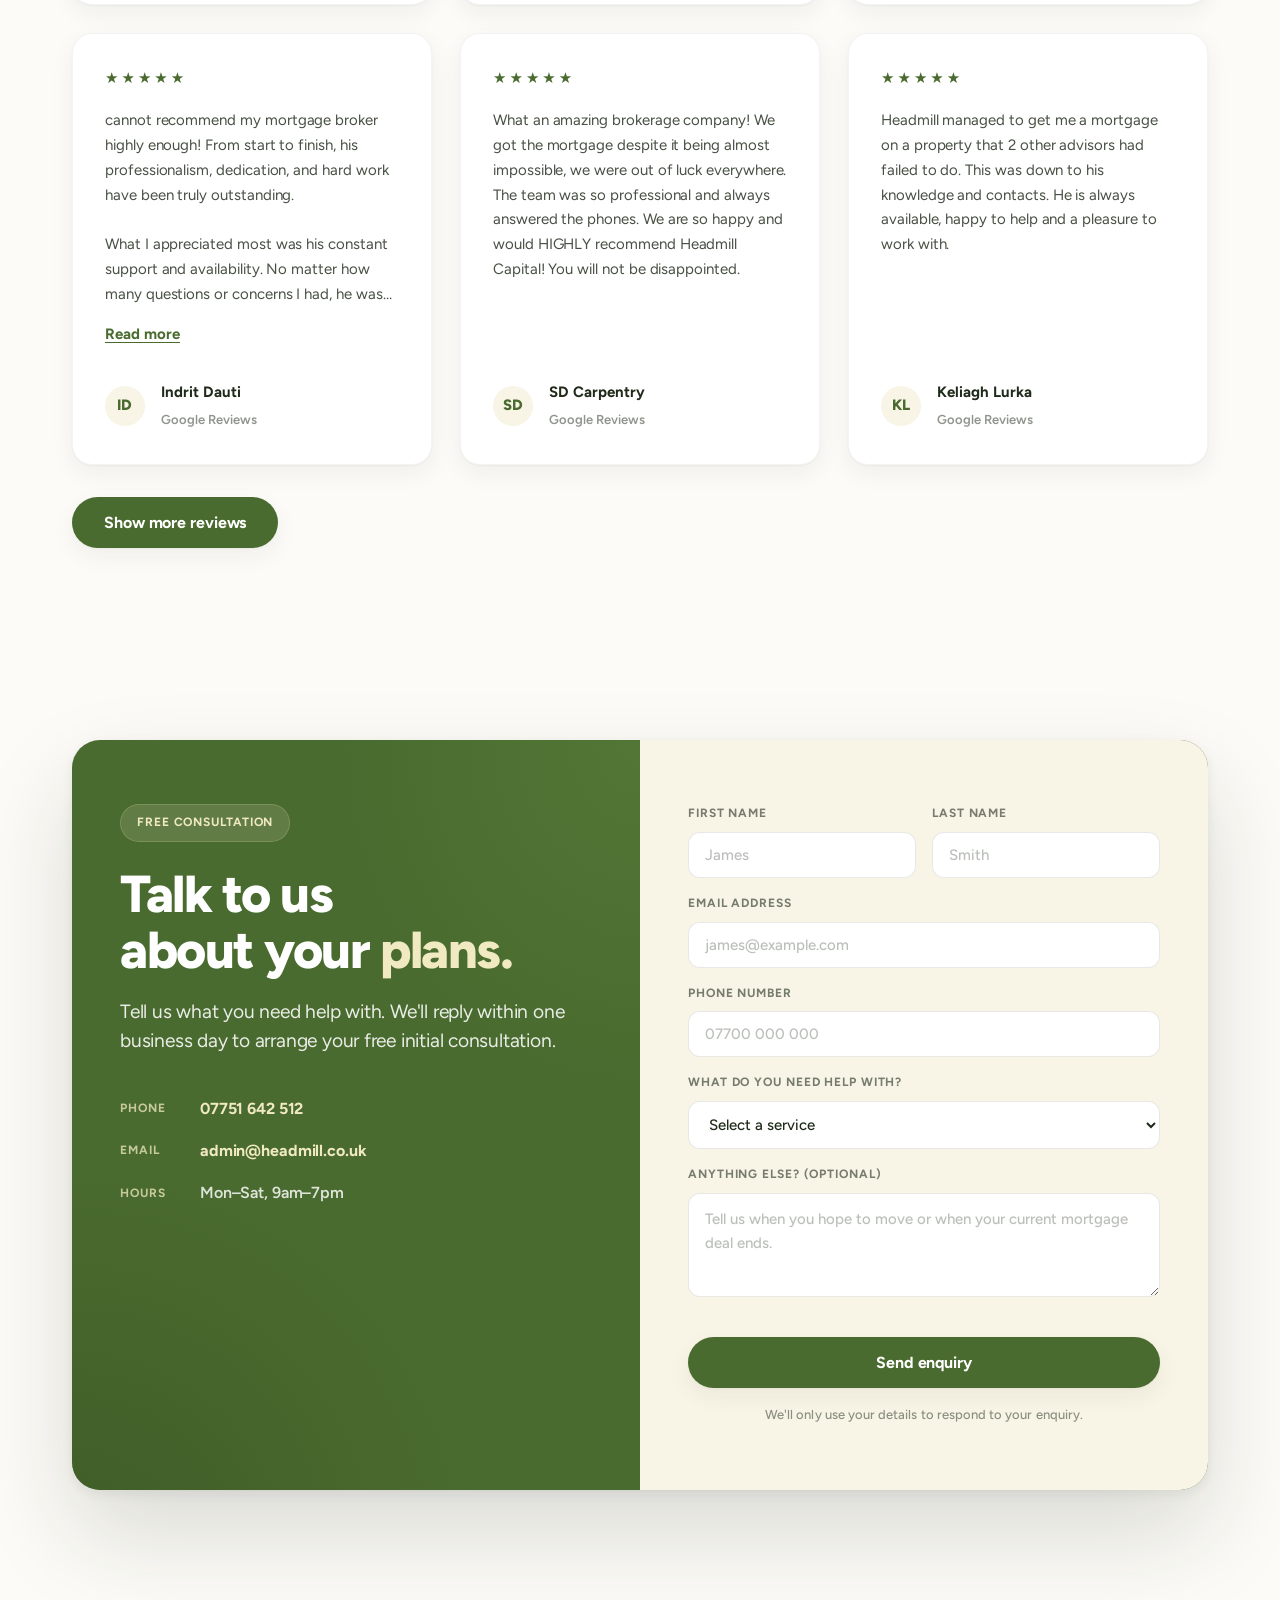
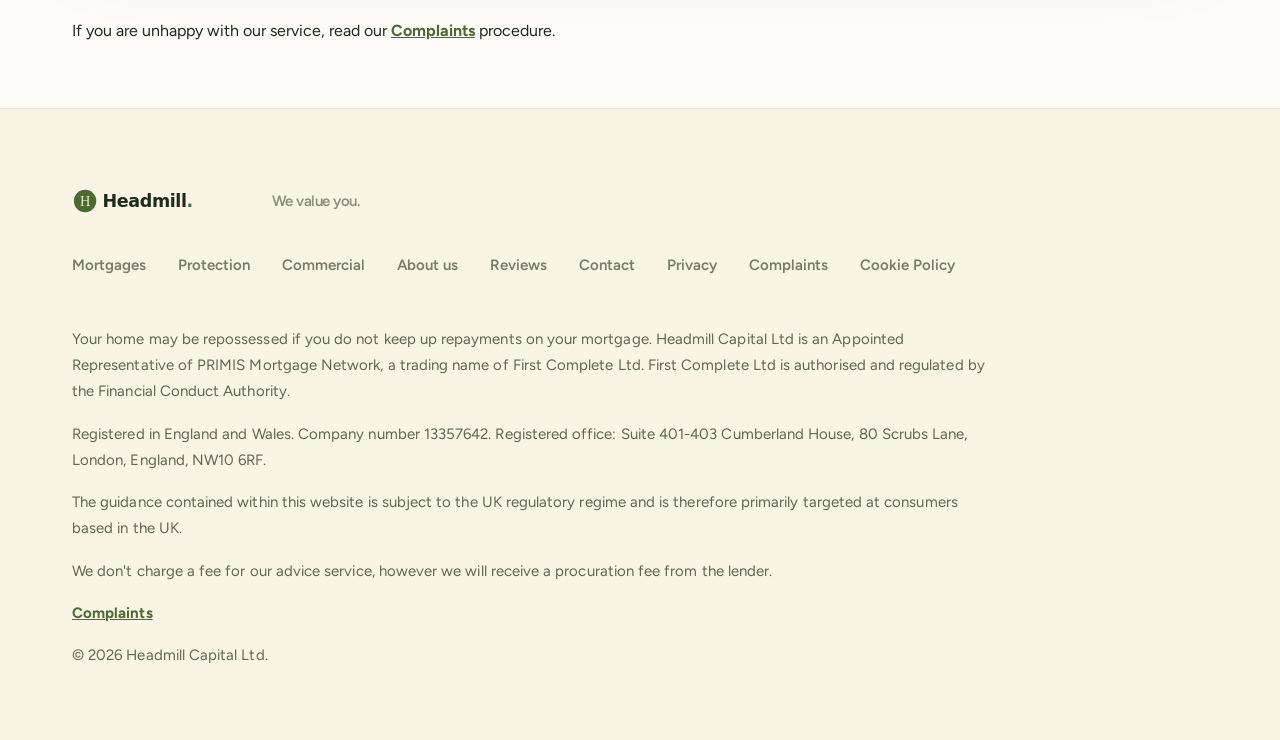
==== commit 9c912e7e: "Add PRIMIS footer disclosures and complaints procedure" ====
--- a/index.html
+++ b/index.html
@@ -34,7 +34,7 @@
 <link href="https://fonts.googleapis.com/css2?family=Figtree:ital,wght@0,400;0,500;0,600;0,700;0,800;1,400&display=swap" rel="stylesheet"/>
 
 <!-- Stylesheets -->
-<link rel="stylesheet" href="assets/css/base.css?v=13"/>
+<link rel="stylesheet" href="assets/css/base.css?v=14"/>
 <link rel="stylesheet" href="assets/css/home.css?v=13"/>
 </head>
 <body>
@@ -96,6 +96,7 @@
       <a href="#contact" class="btn btn-cream">Book a free consultation <span aria-hidden="true">→</span></a>
       <p class="hero-action-note">Tell us what you need help with.</p>
     </div>
+    <p class="advice-fee">We don't charge a fee for our advice service, however we will receive a procuration fee from the lender.</p>
     <ul class="hero-points" aria-label="Why Headmill">
       <li>20+ years of experience</li>
       <li>Whole-of-market advice</li>
@@ -588,6 +589,8 @@
   </div>
 </section>
 
+  <p class="container complaints-access">If you are unhappy with our service, read our <a href="complaints.html">Complaints</a> procedure.</p>
+
 </main>
 
 <!-- ── FOOTER ── -->
@@ -606,13 +609,18 @@
         <li><a href="index.html#reviews">Reviews</a></li>
         <li><a href="index.html#contact">Contact</a></li>
         <li><a href="privacy.html">Privacy</a></li>
+        <li><a href="complaints.html">Complaints</a></li>
         <li><a href="https://www.iubenda.com/privacy-policy/43757909/cookie-policy" target="_blank" rel="noopener">Cookie Policy</a></li>
       </ul>
     </div>
     <div class="footer-fca">
-      Your home may be repossessed if you do not keep up repayments on your mortgage.
-      Headmill Capital Ltd is an Appointed Representative of PRIMIS Mortgage Network, a trading name of First Complete Ltd. First Complete Ltd is authorised and regulated by the Financial Conduct Authority.
-      &copy; 2026 Headmill Capital Ltd.
+      <p>Your home may be repossessed if you do not keep up repayments on your mortgage.
+      Headmill Capital Ltd is an Appointed Representative of PRIMIS Mortgage Network, a trading name of First Complete Ltd. First Complete Ltd is authorised and regulated by the Financial Conduct Authority.</p>
+      <p>Registered in England and Wales. Company number 13357642. Registered office: Suite 401-403 Cumberland House, 80 Scrubs Lane, London, England, NW10 6RF.</p>
+      <p>The guidance contained within this website is subject to the UK regulatory regime and is therefore primarily targeted at consumers based in the UK.</p>
+      <p>We don't charge a fee for our advice service, however we will receive a procuration fee from the lender.</p>
+      <p><a href="complaints.html">Complaints</a></p>
+      <p>&copy; 2026 Headmill Capital Ltd.</p>
     </div>
   </div>
 </footer>
--- a/assets/css/base.css
+++ b/assets/css/base.css
@@ -740,11 +740,30 @@
 .footer-fca {
   margin-top: 3rem;
   max-width: 58rem;
-  font-size: var(--fs-xs);
+  font-size: var(--fs-sm);
   line-height: 1.75;
   letter-spacing: var(--tr-sm);
-  color: var(--ink-50);
-}
+  color: var(--ink-70);
+}
+
+.footer-fca p + p { margin-top: 1rem; }
+.footer-fca a { color: var(--forest); font-weight: 700; text-decoration: underline; }
+
+/* Advice fees stay readable beside the main enquiry actions. */
+.advice-fee {
+  margin-top: 1.5rem;
+  max-width: 42rem;
+  font-size: var(--fs-lead);
+  line-height: var(--lh-lead);
+  font-weight: 600;
+  color: #fff;
+}
+
+.complaints-access {
+  margin-top: 2rem;
+  font-size: var(--fs-body);
+}
+.complaints-access a { color: var(--forest); font-weight: 700; text-decoration: underline; }
 
 /* ── COOKIE BANNER ────────────────────────────────────────────
    Materialises rather than fading in: blur and scale animate
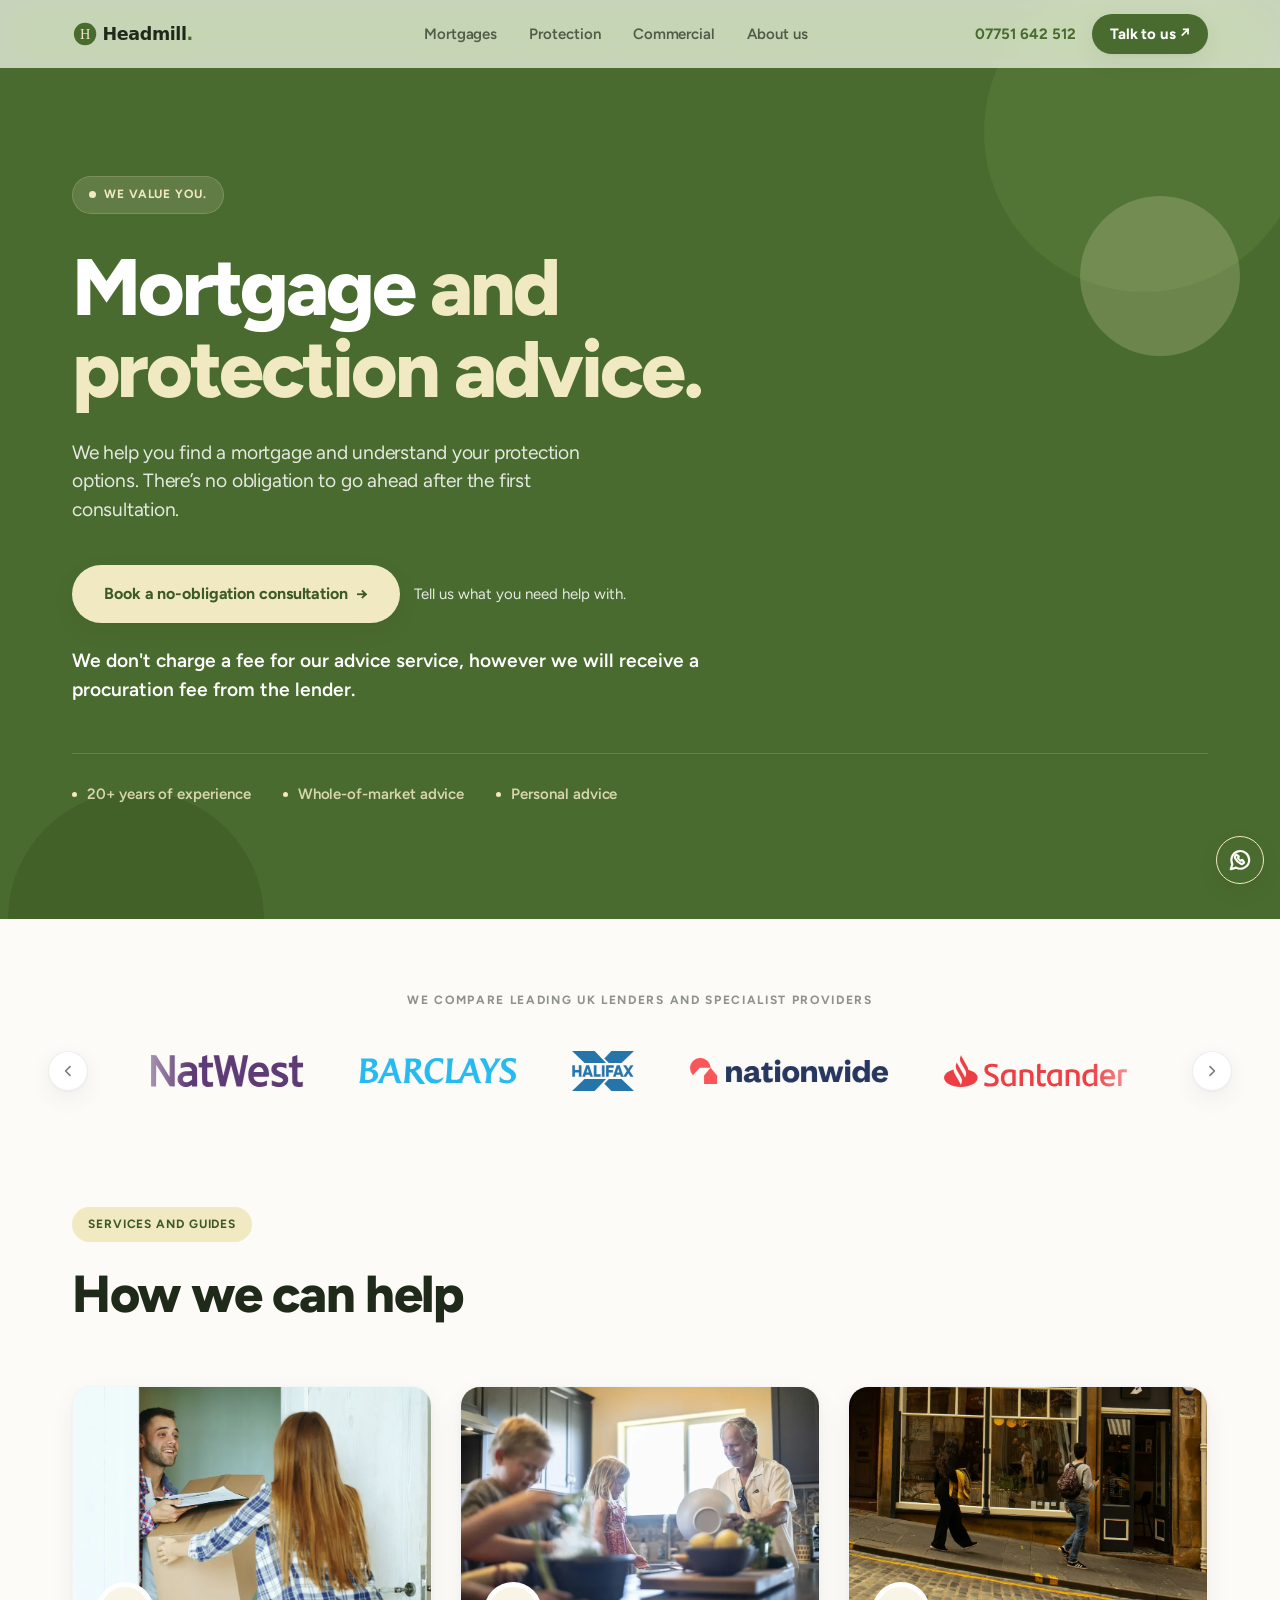
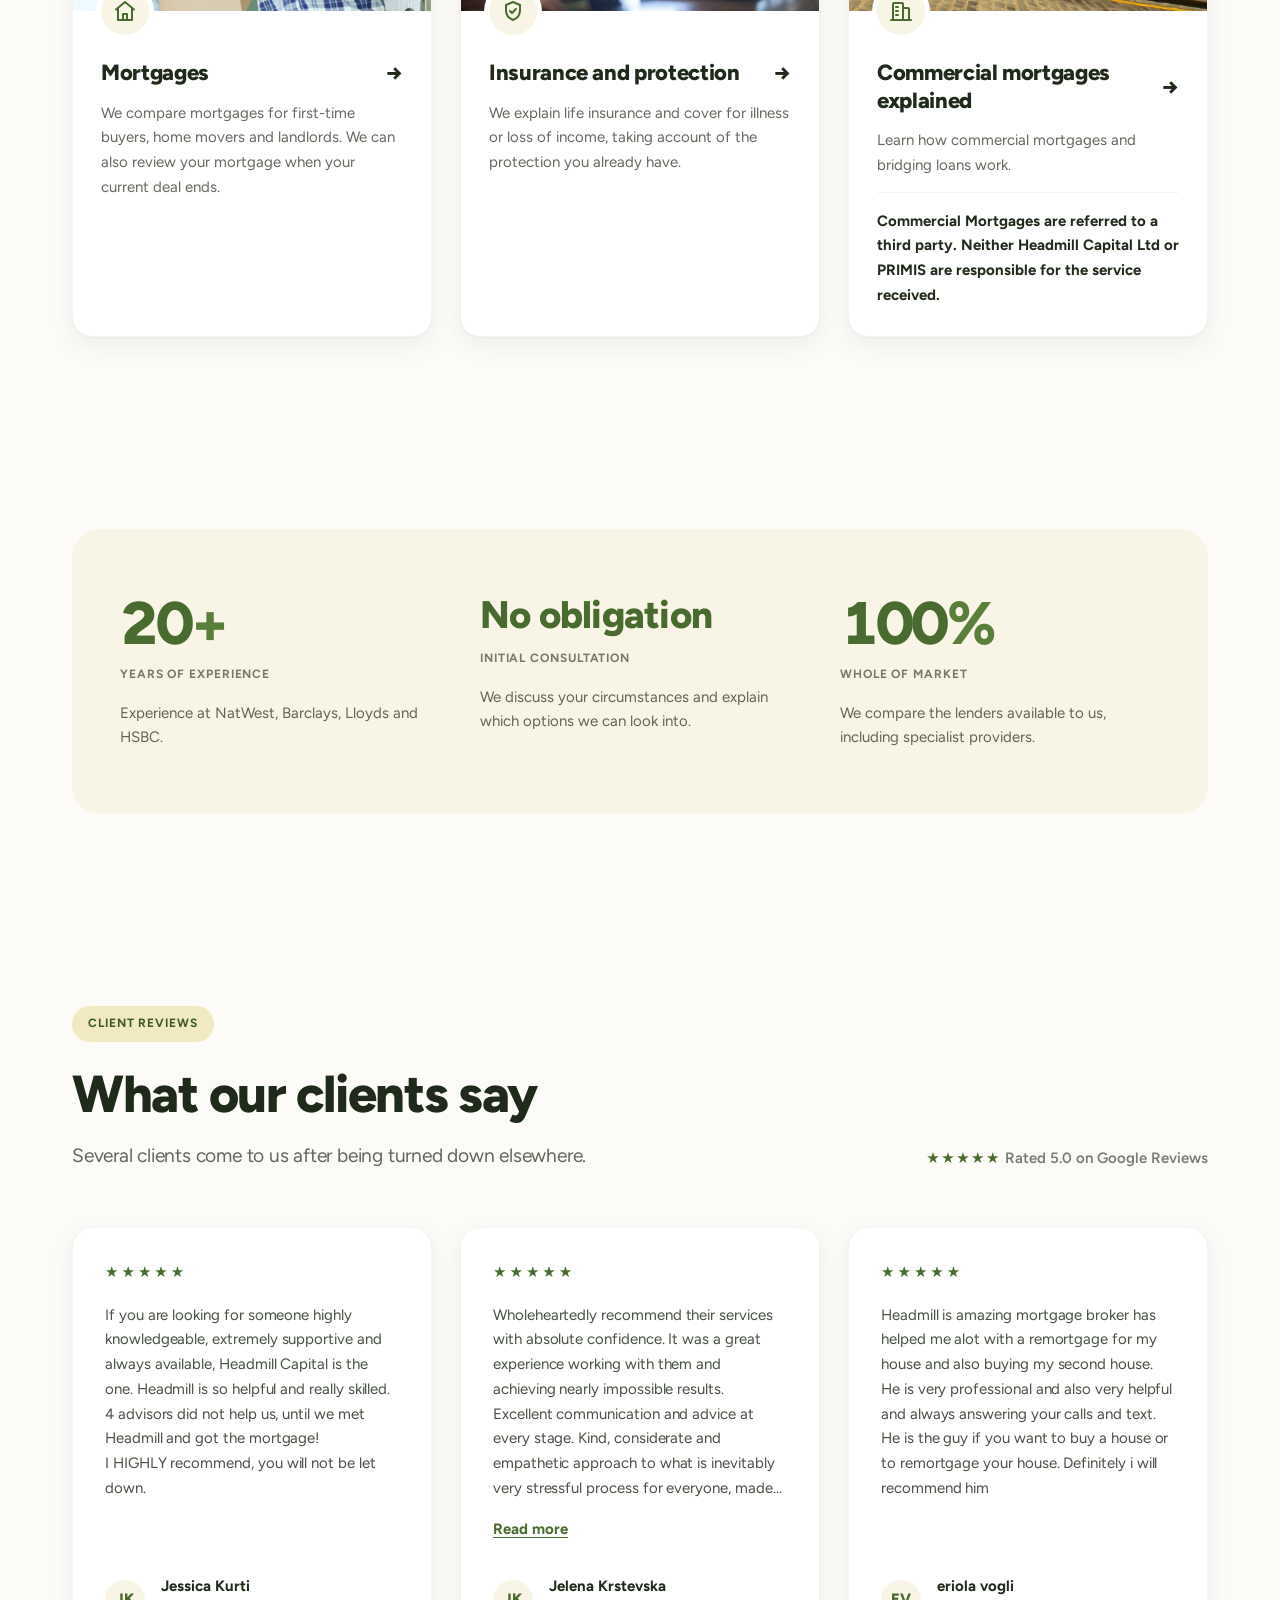
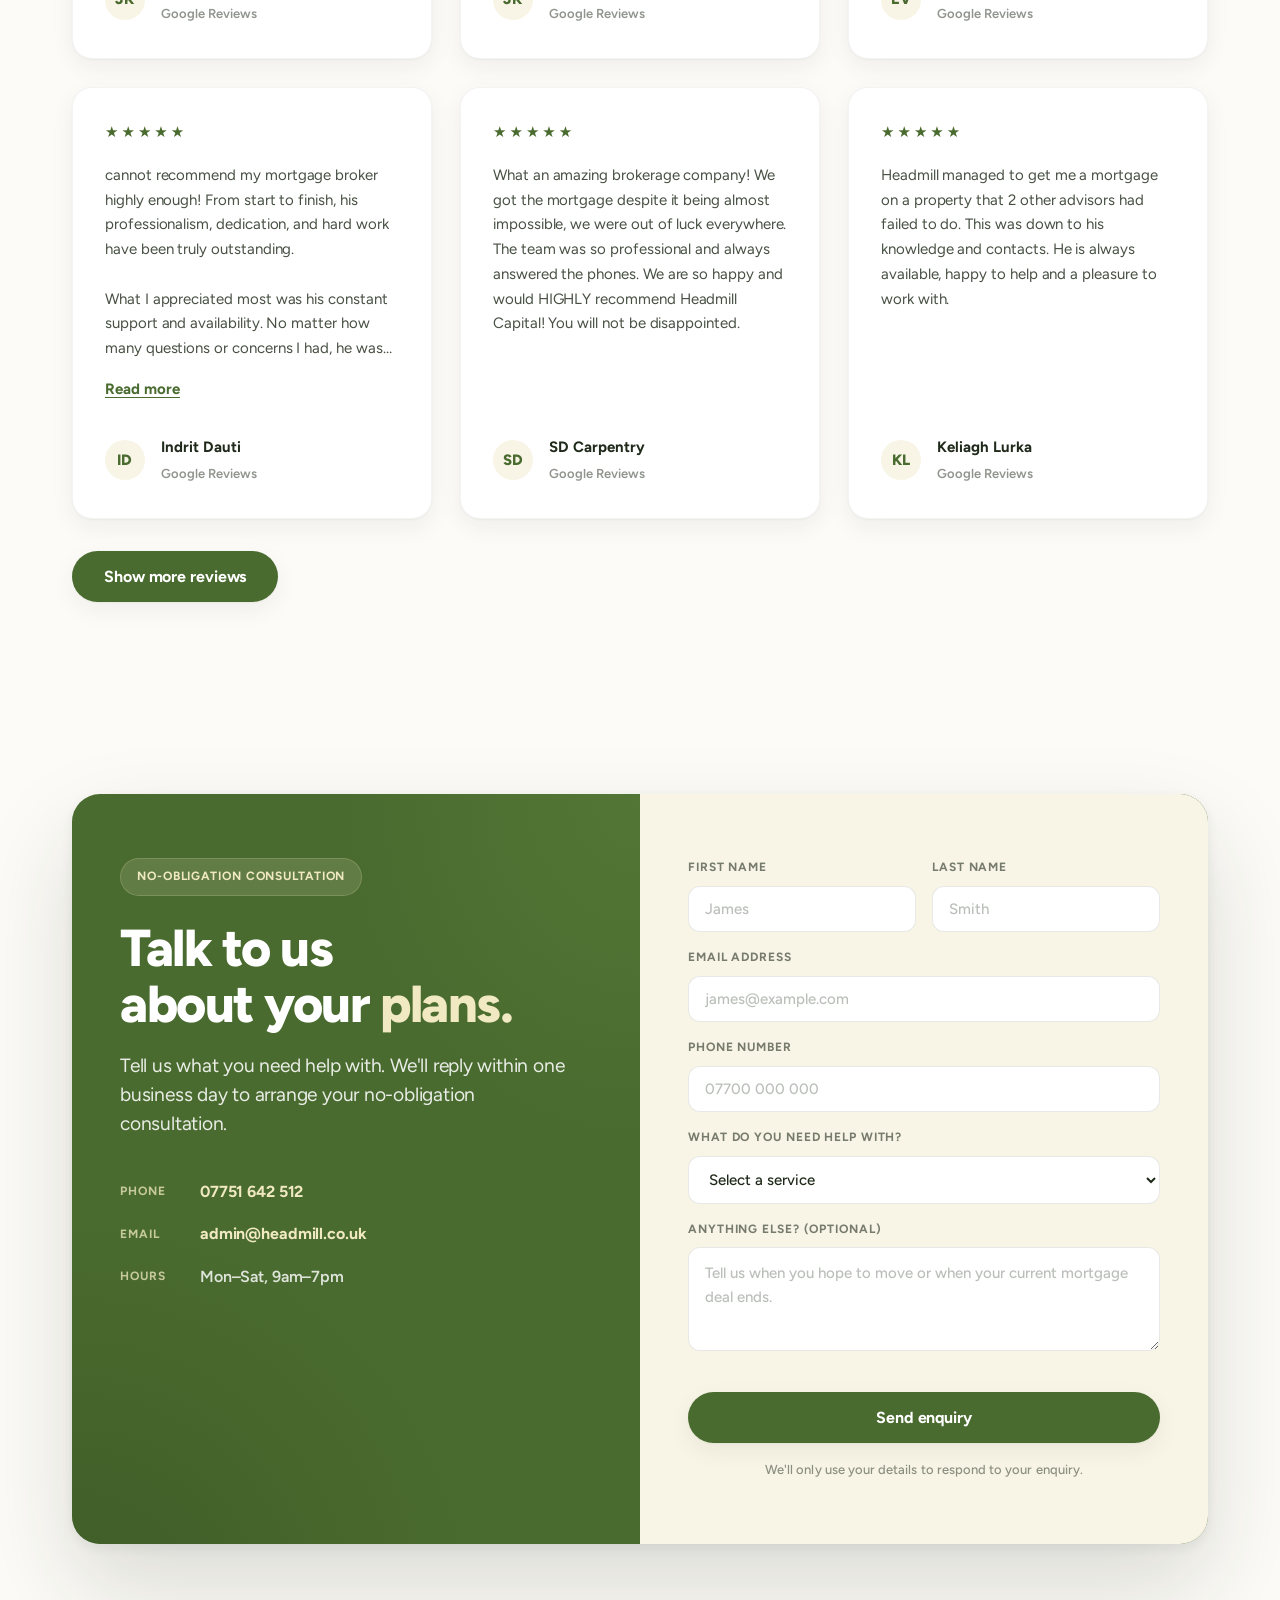
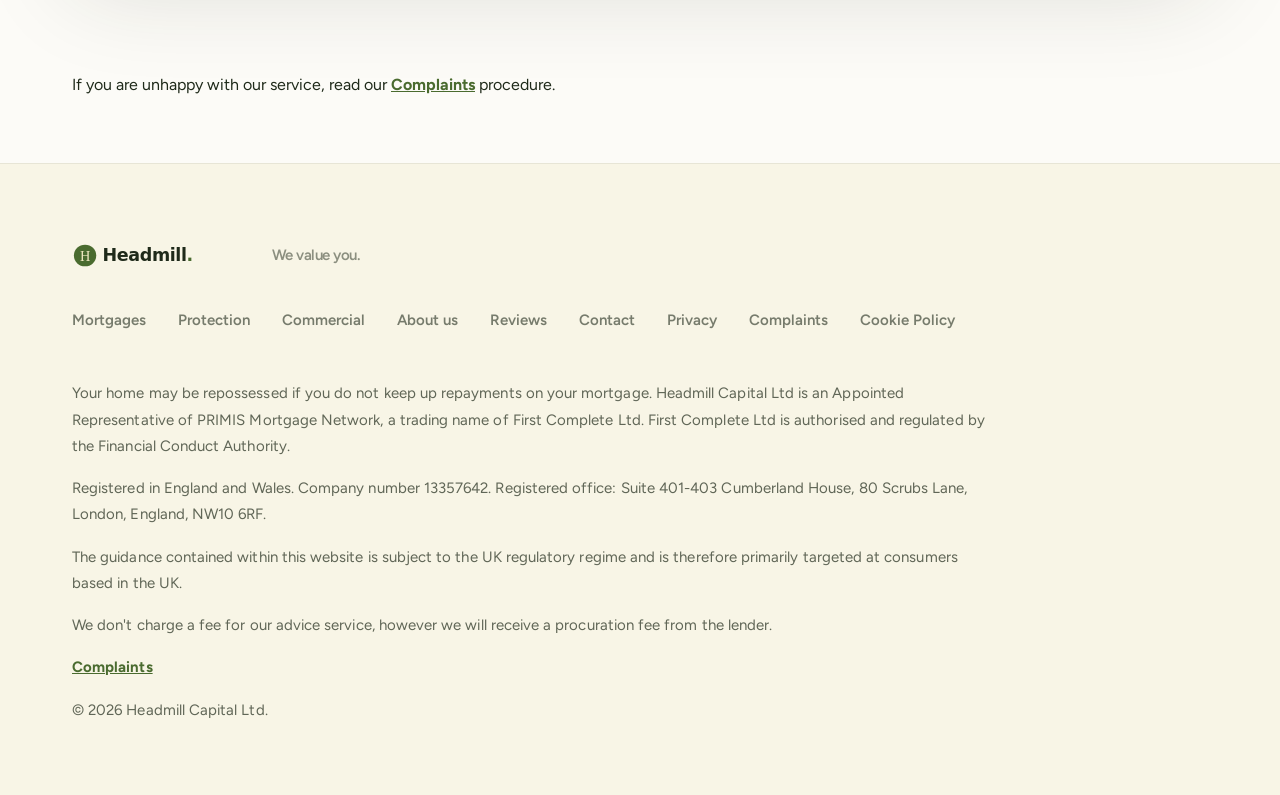
==== commit 6c053eed: "Update PRIMIS service wording and explain third-party commercial finance" ====
--- a/index.html
+++ b/index.html
@@ -6,8 +6,8 @@
 <meta name="viewport" content="width=device-width, initial-scale=1.0"/>
 
 <!-- SEO -->
-<title>Headmill Capital | Independent Mortgage &amp; Insurance Broker UK</title>
-<meta name="description" content="Independent, whole-of-market mortgage and protection broker with 20+ years of experience. First-time buyers, remortgages, buy-to-let and commercial finance. Free initial consultation."/>
+<title>Headmill Capital | Mortgage &amp; Insurance Broker UK</title>
+<meta name="description" content="Whole-of-market mortgage and protection broker with 20+ years of experience. First-time buyers, remortgages, buy-to-let. No-obligation consultation."/>
 <meta name="robots" content="index, follow"/>
 <link rel="canonical" href="https://www.headmill.co.uk/"/>
 
@@ -15,15 +15,15 @@
 <meta property="og:type"        content="website"/>
 <meta property="og:url"         content="https://www.headmill.co.uk/"/>
 <meta property="og:site_name"   content="Headmill Capital"/>
-<meta property="og:title"       content="Headmill Capital | Independent Mortgage &amp; Insurance Broker"/>
-<meta property="og:description" content="Independent, whole-of-market mortgage and protection broker with 20+ years of experience. First-time buyers, remortgages, buy-to-let and commercial finance. Free initial consultation."/>
+<meta property="og:title"       content="Headmill Capital | Mortgage &amp; Insurance Broker"/>
+<meta property="og:description" content="Whole-of-market mortgage and protection broker with 20+ years of experience. First-time buyers, remortgages, buy-to-let. No-obligation consultation."/>
 <!-- Add og:image once you have a 1200×630 image:
 <meta property="og:image" content="https://www.headmill.co.uk/img/og-image.jpg"/> -->
 
 <!-- Twitter Card -->
 <meta name="twitter:card"        content="summary_large_image"/>
-<meta name="twitter:title"       content="Headmill Capital | Independent Mortgage &amp; Insurance Broker"/>
-<meta name="twitter:description" content="Independent, whole-of-market mortgage and protection broker with 20+ years of experience. First-time buyers, remortgages, buy-to-let and commercial finance. Free initial consultation."/>
+<meta name="twitter:title"       content="Headmill Capital | Mortgage &amp; Insurance Broker"/>
+<meta name="twitter:description" content="Whole-of-market mortgage and protection broker with 20+ years of experience. First-time buyers, remortgages, buy-to-let. No-obligation consultation."/>
 
 <!-- Favicon -->
 <link rel="icon" href="assets/img/favicon.svg?v=10" type="image/svg+xml"/>
@@ -35,7 +35,7 @@
 
 <!-- Stylesheets -->
 <link rel="stylesheet" href="assets/css/base.css?v=14"/>
-<link rel="stylesheet" href="assets/css/home.css?v=13"/>
+<link rel="stylesheet" href="assets/css/home.css?v=14"/>
 </head>
 <body>
 <a class="skip-link" href="#main-content">Skip to content</a>
@@ -90,17 +90,17 @@
   </div>
   <div class="container hero-content">
     <p class="badge badge-on-green"><span class="badge-dot" aria-hidden="true"></span>We value you.</p>
-    <h1 id="hero-title">Independent mortgage, <span class="accent">protection and commercial finance advice.</span></h1>
-    <p class="hero-sub">We help you find a mortgage and understand your protection options. The first consultation is free.</p>
+    <h1 id="hero-title">Mortgage <span class="accent">and protection advice.</span></h1>
+    <p class="hero-sub">We help you find a mortgage and understand your protection options. There’s no obligation to go ahead after the first consultation.</p>
     <div class="hero-actions">
-      <a href="#contact" class="btn btn-cream">Book a free consultation <span aria-hidden="true">→</span></a>
+      <a href="#contact" class="btn btn-cream">Book a no-obligation consultation <span aria-hidden="true">→</span></a>
       <p class="hero-action-note">Tell us what you need help with.</p>
     </div>
     <p class="advice-fee">We don't charge a fee for our advice service, however we will receive a procuration fee from the lender.</p>
     <ul class="hero-points" aria-label="Why Headmill">
       <li>20+ years of experience</li>
       <li>Whole-of-market advice</li>
-      <li>Independent advice</li>
+      <li>Personal advice</li>
     </ul>
   </div>
 </section>
@@ -169,7 +169,7 @@
 <!-- ── SERVICES ── -->
 <section class="container" id="services" aria-labelledby="services-title">
   <div class="section-head reveal">
-    <span class="badge badge-cream">Our services</span>
+    <span class="badge badge-cream">Services and guides</span>
     <h2 id="services-title">How we can help</h2>
   </div>
   <div class="services-grid reveal">
@@ -200,8 +200,9 @@
       <div class="service-icon">
         <svg width="24" height="24" viewBox="0 0 24 24" fill="none" stroke="currentColor" stroke-width="2" stroke-linecap="round" stroke-linejoin="round" aria-hidden="true"><path d="M4 21V5a1 1 0 011-1h8a1 1 0 011 1v16"/><path d="M14 9h5a1 1 0 011 1v11"/><path d="M2 21h20"/><path d="M7 8h2M7 12h2M7 16h2"/></svg>
       </div>
-      <h3><a href="commercial.html" class="service-heading-link">Commercial finance <span class="service-arrow" aria-hidden="true">→</span></a></h3>
-      <p>We arrange commercial mortgages and bridging loans. Tell us about the property and when you need the funds.</p>
+      <h3><a href="commercial.html" class="service-heading-link">Commercial mortgages explained <span class="service-arrow" aria-hidden="true">→</span></a></h3>
+      <p>Learn how commercial mortgages and bridging loans work.</p>
+      <p class="referral-notice"><strong>Commercial Mortgages are referred to a third party. Neither Headmill Capital Ltd or PRIMIS are responsible for the service received.</strong></p>
     </article>
   </div>
 </section>
@@ -213,10 +214,10 @@
       <div>
         <div class="stat-num">20<span>+</span></div>
         <div class="stat-label">Years of experience</div>
-        <p class="stat-desc">Experience at NatWest, Barclays, Lloyds and HSBC before becoming independent.</p>
+        <p class="stat-desc">Experience at NatWest, Barclays, Lloyds and HSBC.</p>
       </div>
       <div>
-        <div class="stat-num">&pound;0</div>
+        <div class="stat-num stat-text">No obligation</div>
         <div class="stat-label">Initial consultation</div>
         <p class="stat-desc">We discuss your circumstances and explain which options we can look into.</p>
       </div>
@@ -511,9 +512,9 @@
     <!-- Left: invitation + details -->
     <div class="contact-left">
       <div class="contact-left-inner">
-        <span class="badge badge-on-green">Free consultation</span>
+        <span class="badge badge-on-green">No-obligation consultation</span>
         <h2 class="contact-headline">Talk to us<br/>about your <span class="accent">plans.</span></h2>
-        <p class="contact-body">Tell us what you need help with. We'll reply within one business day to arrange your free initial consultation.</p>
+        <p class="contact-body">Tell us what you need help with. We'll reply within one business day to arrange your no-obligation consultation.</p>
 
         <div class="contact-details">
           <div class="contact-detail">
@@ -568,7 +569,6 @@
             <option value="Remortgage">Remortgage</option>
             <option value="Buy-to-Let">Buy-to-let mortgage</option>
             <option value="Home Mover">Moving home</option>
-            <option value="Commercial / Bridging">Commercial finance or bridging</option>
             <option value="Insurance &amp; Protection">Insurance and protection</option>
           </select>
         </div>
@@ -641,7 +641,7 @@
   </svg>
 </a>
 
-<script src="assets/js/motion.js?v=14"></script>
+<script src="assets/js/motion.js?v=15"></script>
 <script src="assets/js/shared.js?v=13"></script>
 <script src="assets/js/reviews.js?v=2"></script>
 <script src="assets/js/form.js?v=10"></script>
--- a/assets/css/home.css
+++ b/assets/css/home.css
@@ -279,6 +279,18 @@
 }
 
 .stat-num span { color: var(--moss); }
+
+.stat-num.stat-text {
+  font-size: clamp(1.75rem, 3vw, 2.5rem);
+  line-height: 1.15;
+  letter-spacing: -0.02em;
+}
+
+.service-card .referral-notice {
+  border-top: 1px solid var(--line-lt);
+  padding-top: 1rem;
+  color: var(--ink);
+}
 
 .stat-label {
   margin-top: 0.75rem;
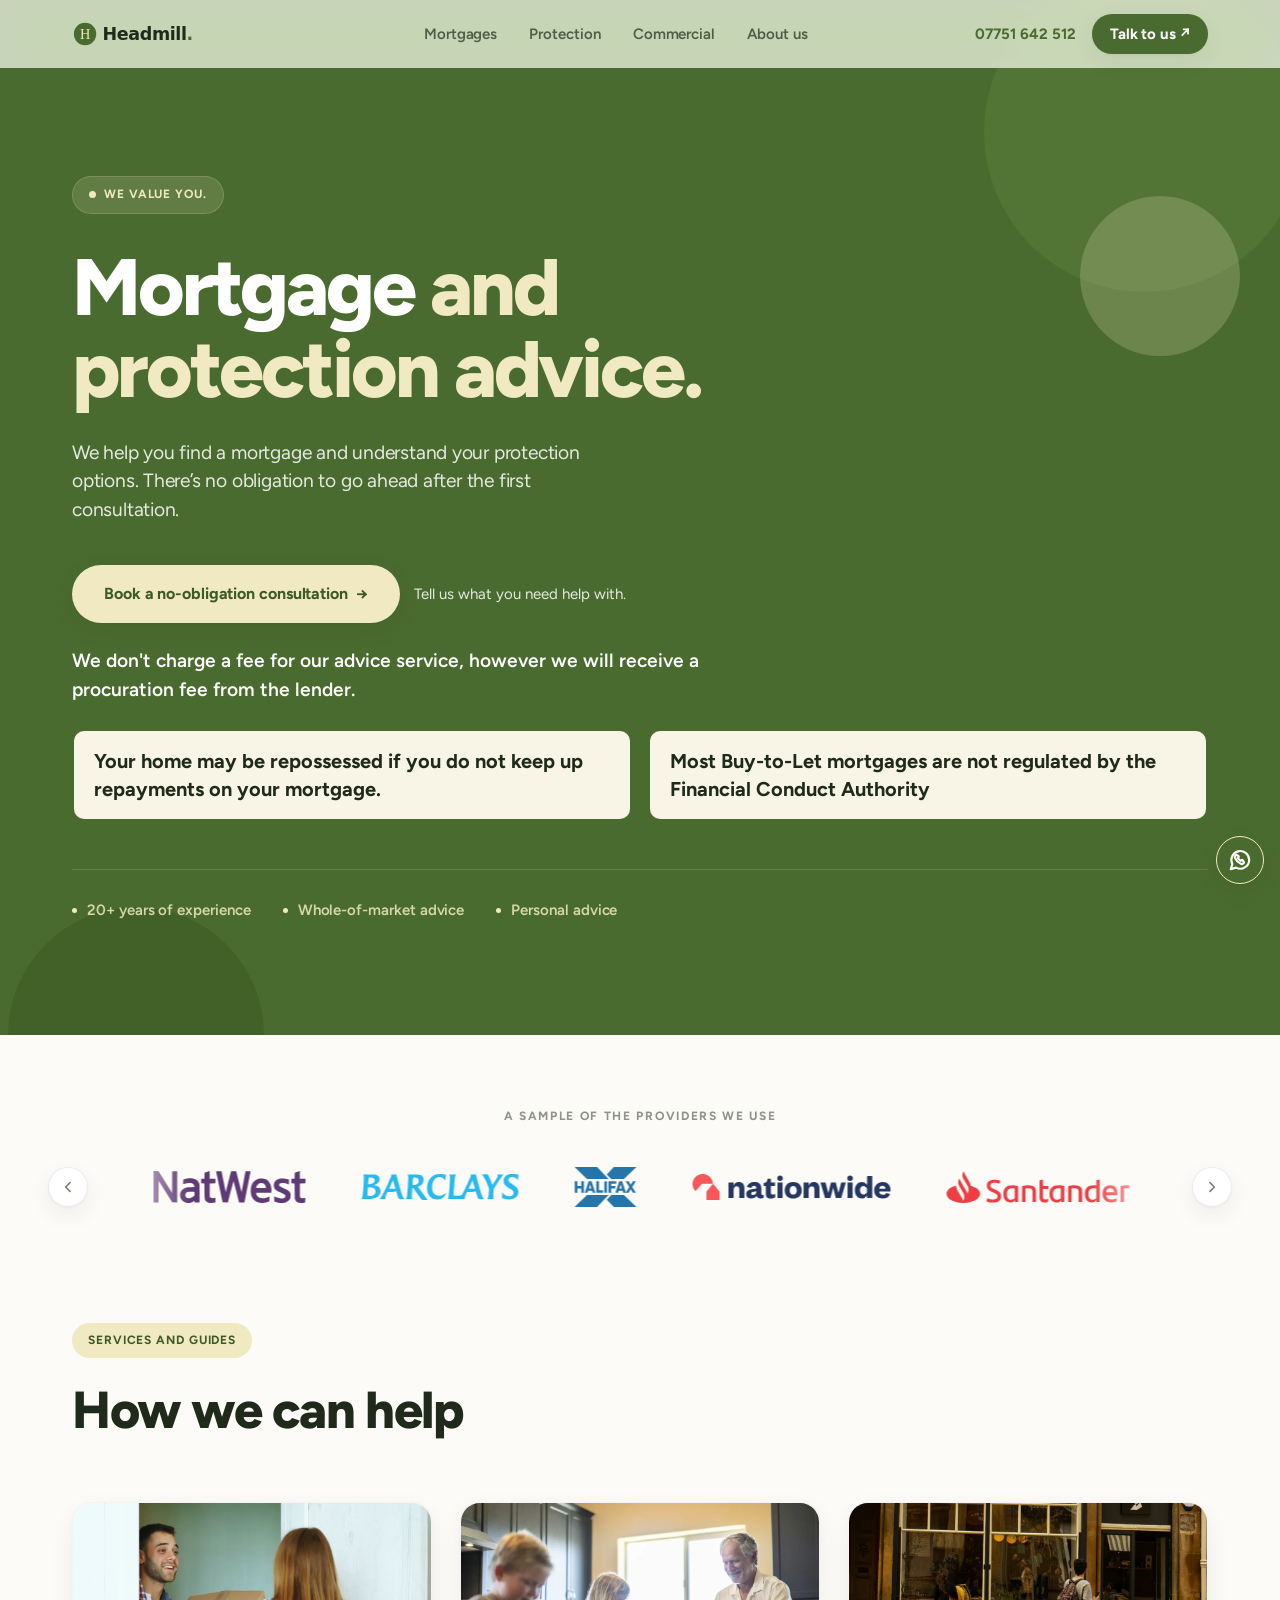
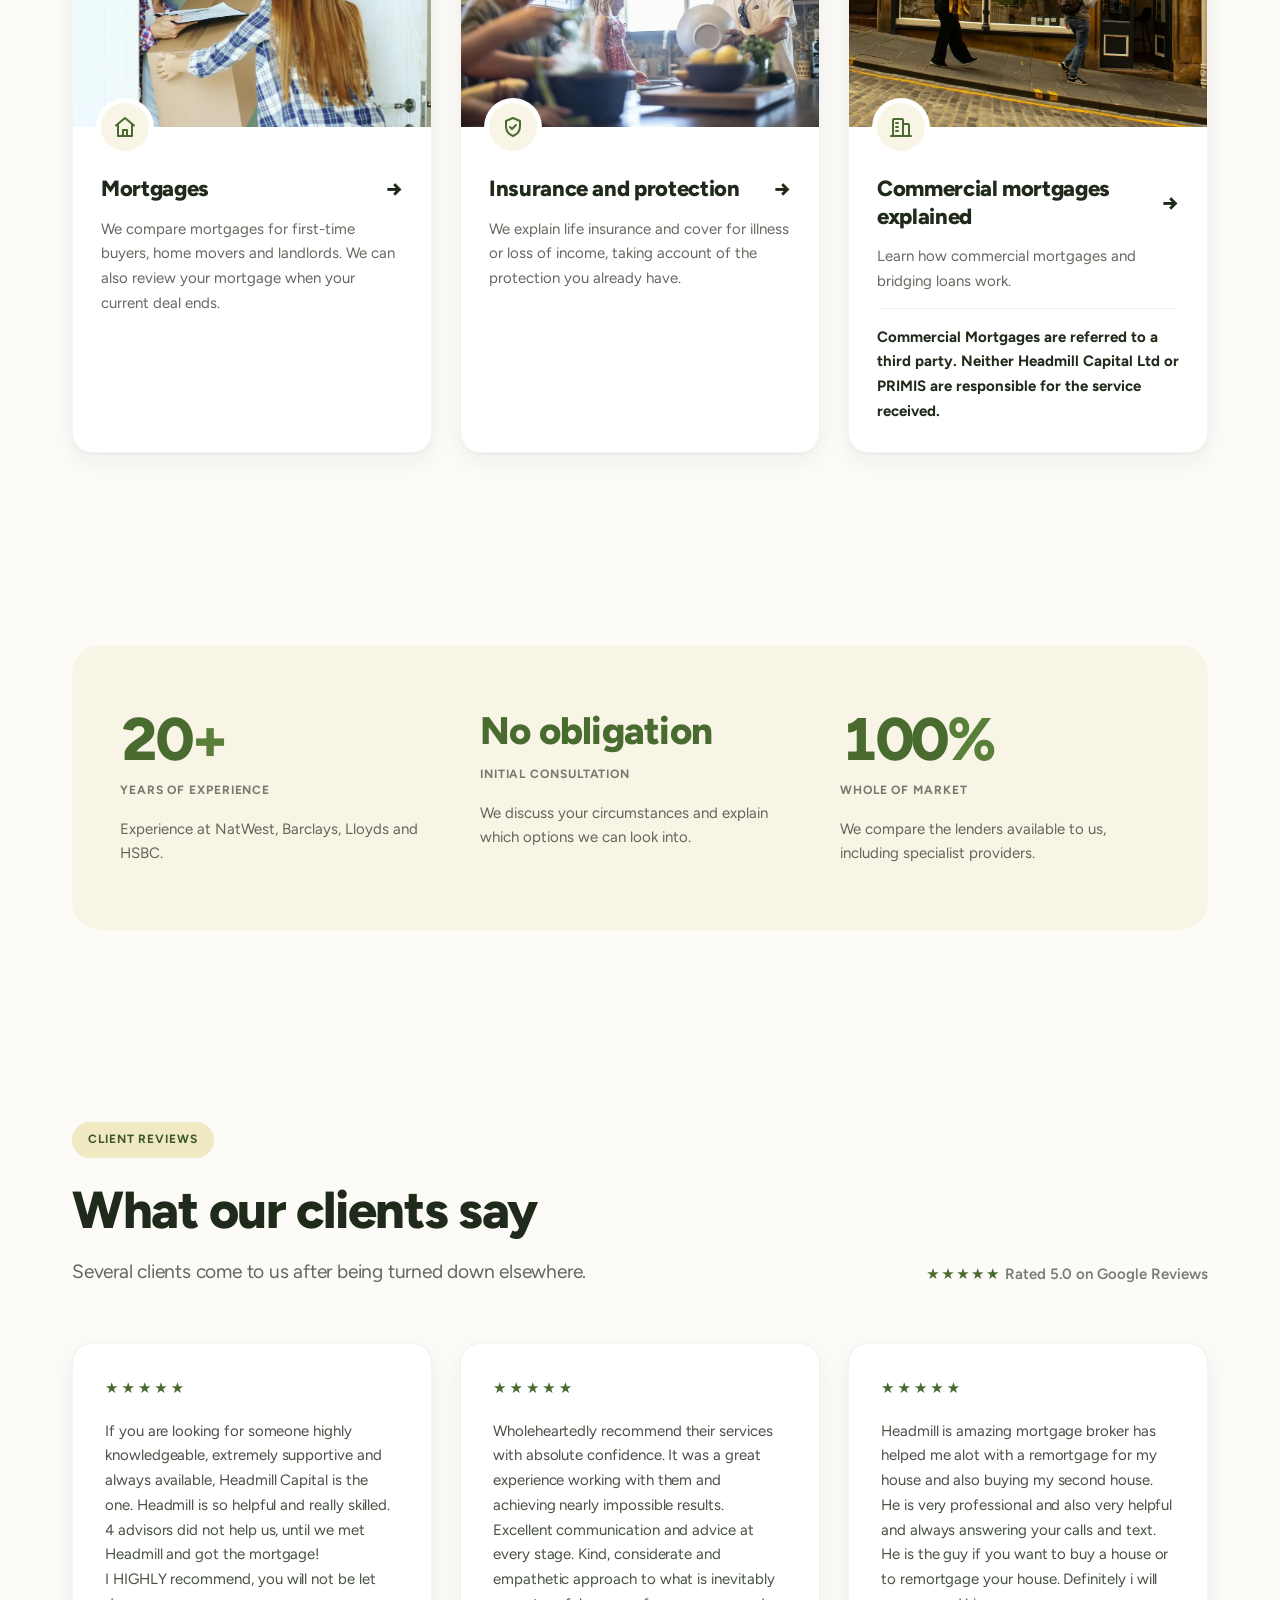
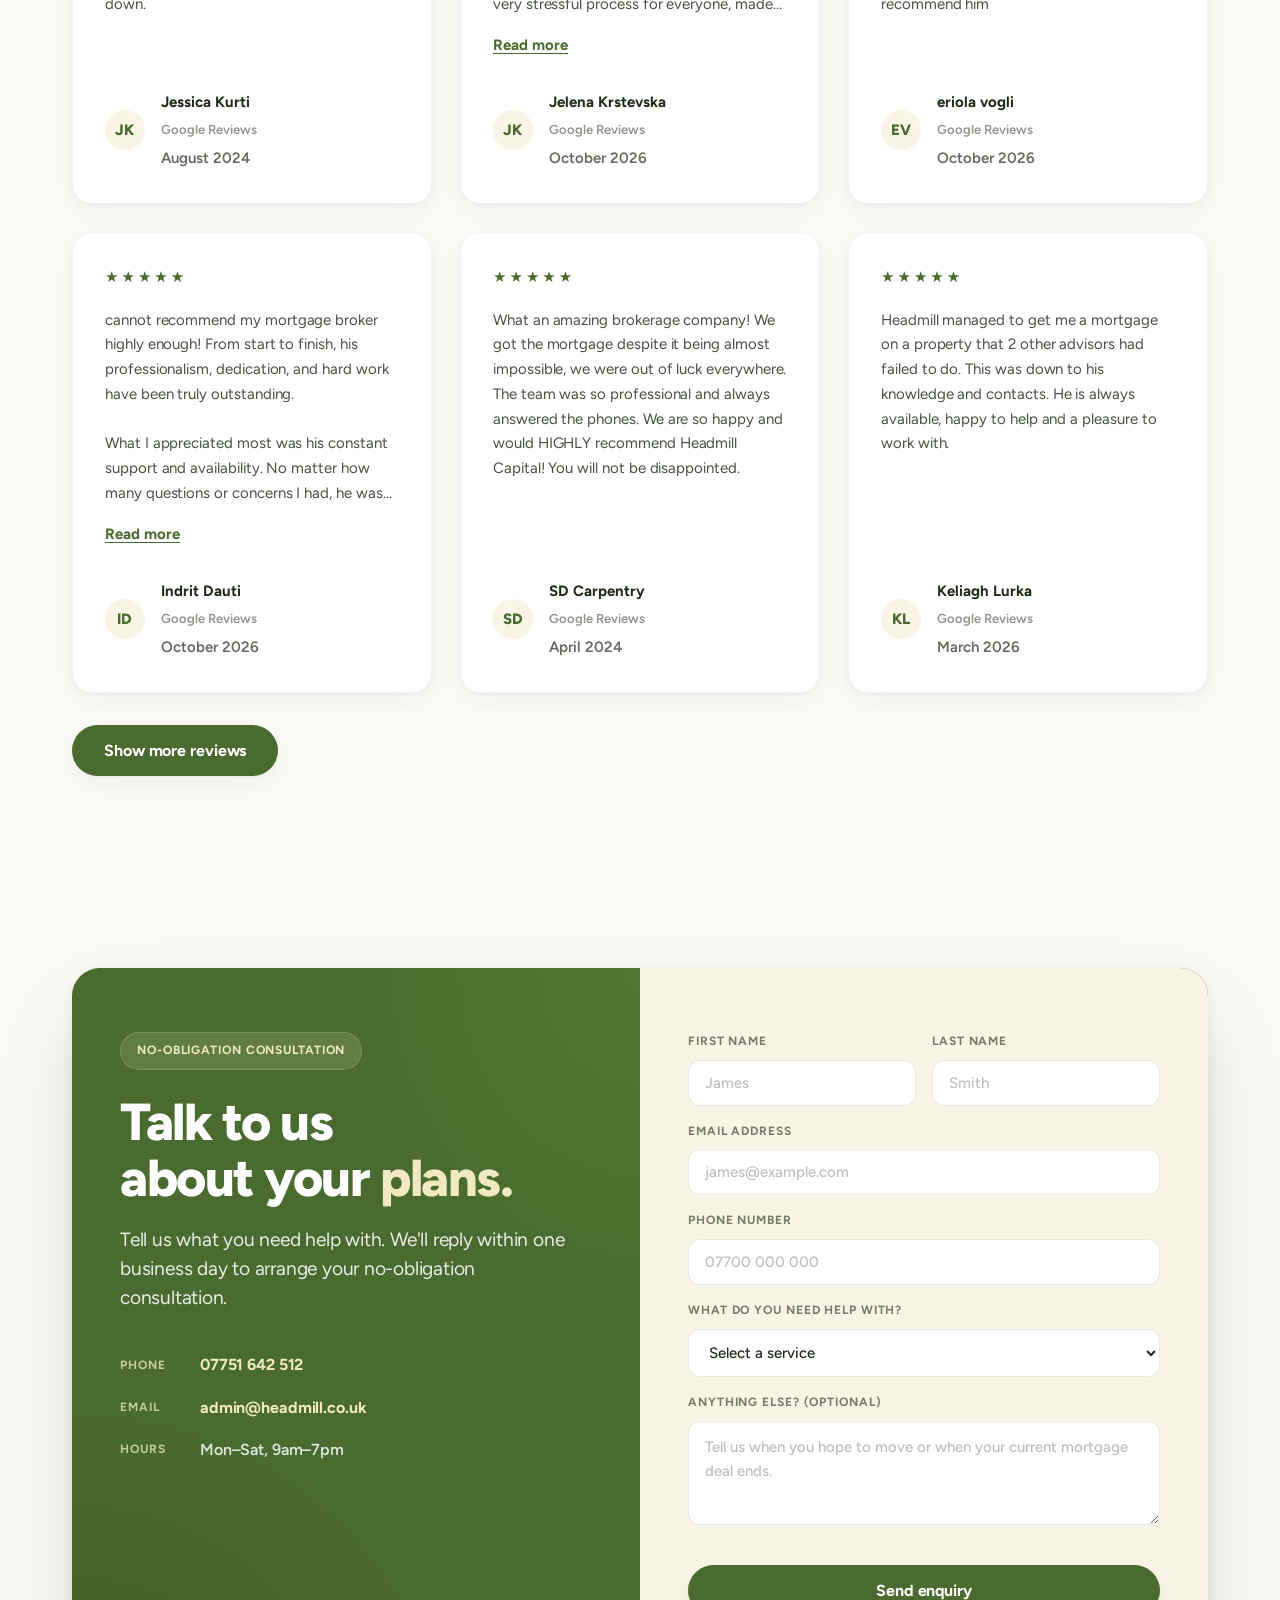
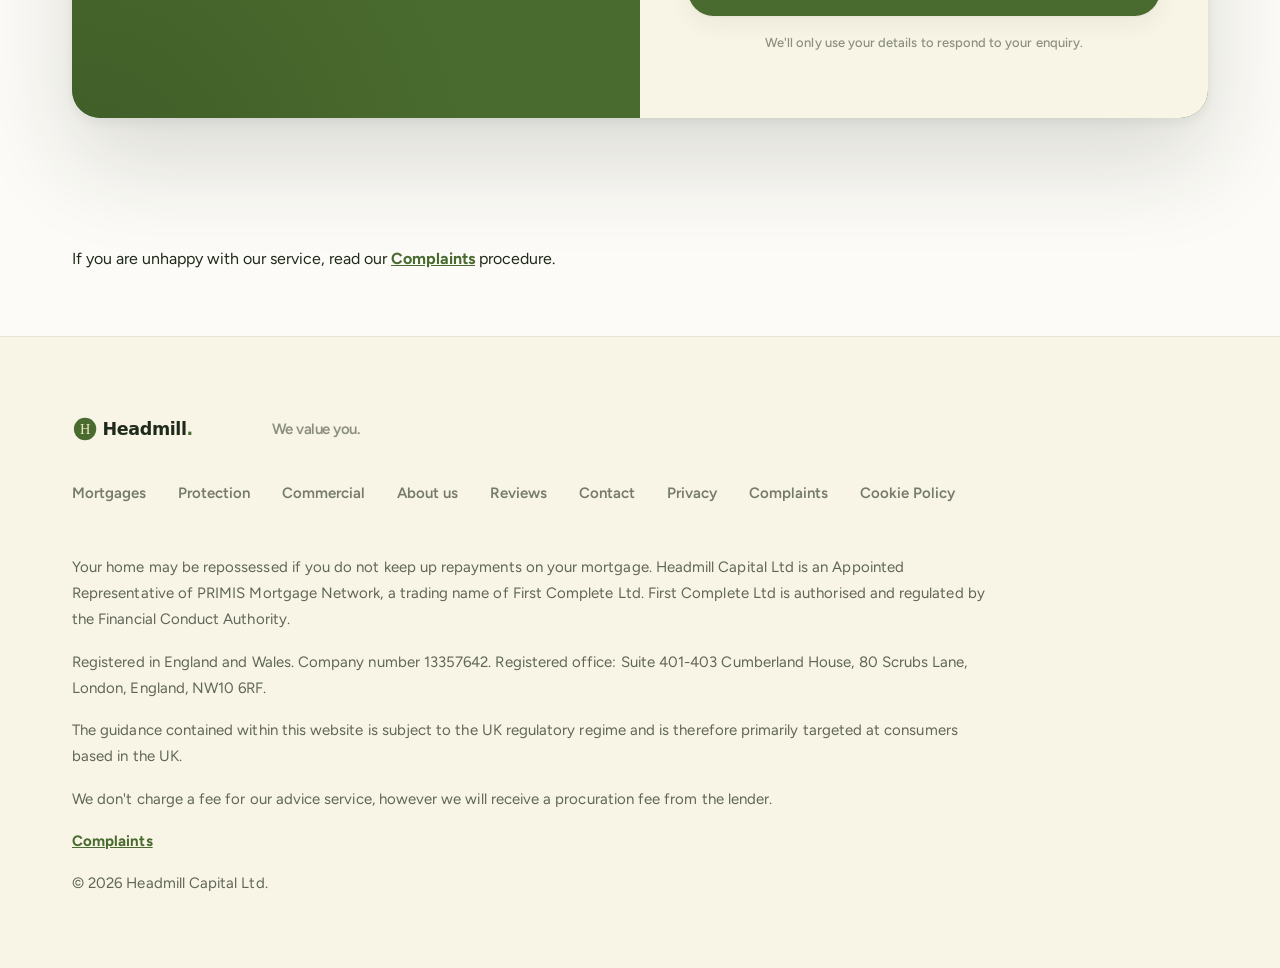
==== commit e39d0b2c: "Add prominent PRIMIS mortgage warnings and verified review dates" ====
--- a/index.html
+++ b/index.html
@@ -34,8 +34,8 @@
 <link href="https://fonts.googleapis.com/css2?family=Figtree:ital,wght@0,400;0,500;0,600;0,700;0,800;1,400&display=swap" rel="stylesheet"/>
 
 <!-- Stylesheets -->
-<link rel="stylesheet" href="assets/css/base.css?v=14"/>
-<link rel="stylesheet" href="assets/css/home.css?v=14"/>
+<link rel="stylesheet" href="assets/css/base.css?v=15"/>
+<link rel="stylesheet" href="assets/css/home.css?v=15"/>
 </head>
 <body>
 <a class="skip-link" href="#main-content">Skip to content</a>
@@ -97,6 +97,10 @@
       <p class="hero-action-note">Tell us what you need help with.</p>
     </div>
     <p class="advice-fee">We don't charge a fee for our advice service, however we will receive a procuration fee from the lender.</p>
+    <div class="mortgage-warnings" aria-label="Mortgage risk warnings">
+      <p class="mortgage-warning"><strong>Your home may be repossessed if you do not keep up repayments on your mortgage.</strong></p>
+      <p class="mortgage-warning"><strong>Most Buy-to-Let mortgages are not regulated by the Financial Conduct Authority</strong></p>
+    </div>
     <ul class="hero-points" aria-label="Why Headmill">
       <li>20+ years of experience</li>
       <li>Whole-of-market advice</li>
@@ -106,8 +110,8 @@
 </section>
 
 <!-- ── LENDERS ── -->
-<div class="container lenders" aria-label="Lender panel access">
-  <p class="lenders-label">We compare leading UK lenders and specialist providers</p>
+<div class="container lenders" aria-label="A sample of the providers we use">
+  <p class="lenders-label">A sample of the providers we use</p>
   <div class="lenders-row">
     <button class="lenders-btn" id="lenders-prev" type="button" aria-label="Scroll lenders left">
       <svg width="16" height="16" viewBox="0 0 20 20" fill="none" stroke="currentColor" stroke-width="2" stroke-linecap="round" stroke-linejoin="round" aria-hidden="true"><path d="M12.5 4.5 7 10l5.5 5.5"/></svg>
@@ -251,6 +255,7 @@
         <span>
           <span class="review-name">Jessica Kurti</span><br/>
           <span class="review-src">Google Reviews</span>
+          <time class="review-date" datetime="2024-08">August 2024</time>
         </span>
       </figcaption>
     </figure>
@@ -264,6 +269,7 @@
         <span>
           <span class="review-name">Jelena Krstevska</span><br/>
           <span class="review-src">Google Reviews</span>
+          <time class="review-date" datetime="2026-10">October 2026</time>
         </span>
       </figcaption>
     </figure>
@@ -276,6 +282,7 @@
         <span>
           <span class="review-name">eriola vogli</span><br/>
           <span class="review-src">Google Reviews</span>
+          <time class="review-date" datetime="2026-10">October 2026</time>
         </span>
       </figcaption>
     </figure>
@@ -298,6 +305,7 @@
         <span>
           <span class="review-name">Indrit Dauti</span><br/>
           <span class="review-src">Google Reviews</span>
+          <time class="review-date" datetime="2026-10">October 2026</time>
         </span>
       </figcaption>
     </figure>
@@ -310,6 +318,7 @@
         <span>
           <span class="review-name">SD Carpentry</span><br/>
           <span class="review-src">Google Reviews</span>
+          <time class="review-date" datetime="2024-04">April 2024</time>
         </span>
       </figcaption>
     </figure>
@@ -322,6 +331,7 @@
         <span>
           <span class="review-name">Keliagh Lurka</span><br/>
           <span class="review-src">Google Reviews</span>
+          <time class="review-date" datetime="2026-03">March 2026</time>
         </span>
       </figcaption>
     </figure>
@@ -341,6 +351,7 @@
         <span>
           <span class="review-name">hicham arafa</span><br/>
           <span class="review-src">Google Reviews</span>
+          <time class="review-date" datetime="2026-10">October 2026</time>
         </span>
       </figcaption>
     </figure>
@@ -353,6 +364,7 @@
         <span>
           <span class="review-name">muhammad sadaat</span><br/>
           <span class="review-src">Google Reviews</span>
+          <time class="review-date" datetime="2026-10">October 2026</time>
         </span>
       </figcaption>
     </figure>
@@ -365,6 +377,7 @@
         <span>
           <span class="review-name">Shpetim Kacollja</span><br/>
           <span class="review-src">Google Reviews</span>
+          <time class="review-date" datetime="2024-04">April 2024</time>
         </span>
       </figcaption>
     </figure>
@@ -377,6 +390,7 @@
         <span>
           <span class="review-name">fcca2004</span><br/>
           <span class="review-src">Google Reviews</span>
+          <time class="review-date" datetime="2024-04">April 2024</time>
         </span>
       </figcaption>
     </figure>
@@ -389,6 +403,7 @@
         <span>
           <span class="review-name">Mandir Ibrushi</span><br/>
           <span class="review-src">Google Reviews</span>
+          <time class="review-date" datetime="2024-05">May 2024</time>
         </span>
       </figcaption>
     </figure>
@@ -401,6 +416,7 @@
         <span>
           <span class="review-name">Roberto Betti</span><br/>
           <span class="review-src">Google Reviews</span>
+          <time class="review-date" datetime="2026-10">October 2026</time>
         </span>
       </figcaption>
     </figure>
@@ -413,6 +429,7 @@
         <span>
           <span class="review-name">Gezim Hametaj</span><br/>
           <span class="review-src">Google Reviews</span>
+          <time class="review-date" datetime="2024-04">April 2024</time>
         </span>
       </figcaption>
     </figure>
@@ -426,6 +443,7 @@
         <span>
           <span class="review-name">andrzej giwerski</span><br/>
           <span class="review-src">Google Reviews</span>
+          <time class="review-date" datetime="2024-04">April 2024</time>
         </span>
       </figcaption>
     </figure>
@@ -438,6 +456,7 @@
         <span>
           <span class="review-name">Refki Rexhepi</span><br/>
           <span class="review-src">Google Reviews</span>
+          <time class="review-date" datetime="2026-10">October 2026</time>
         </span>
       </figcaption>
     </figure>
@@ -450,6 +469,7 @@
         <span>
           <span class="review-name">Pernet Shpani</span><br/>
           <span class="review-src">Google Reviews</span>
+          <time class="review-date" datetime="2026-10">October 2026</time>
         </span>
       </figcaption>
     </figure>
@@ -464,6 +484,7 @@
         <span>
           <span class="review-name">Skepi Ltd</span><br/>
           <span class="review-src">Google Reviews</span>
+          <time class="review-date" datetime="2026-10">October 2026</time>
         </span>
       </figcaption>
     </figure>
@@ -476,6 +497,7 @@
         <span>
           <span class="review-name">David Sage</span><br/>
           <span class="review-src">Google Reviews</span>
+          <time class="review-date" datetime="2026-10">October 2026</time>
         </span>
       </figcaption>
     </figure>
@@ -488,6 +510,7 @@
         <span>
           <span class="review-name">Ali javan</span><br/>
           <span class="review-src">Google Reviews</span>
+          <time class="review-date" datetime="2026-10">October 2026</time>
         </span>
       </figcaption>
     </figure>
@@ -500,6 +523,7 @@
         <span>
           <span class="review-name">Ben Duna</span><br/>
           <span class="review-src">Google Reviews</span>
+          <time class="review-date" datetime="2026-10">October 2026</time>
         </span>
       </figcaption>
     </figure>
--- a/assets/css/base.css
+++ b/assets/css/base.css
@@ -971,3 +971,24 @@
   .btn:hover, .btn:active, .offer-card:hover, .offer-card:active,
   .review-card:hover { transform: none; }
 }
+
+/* Mortgage warnings are static main copy, visible before any script runs. */
+.mortgage-warnings {
+  display: grid;
+  gap: 1rem;
+  margin-block: 1.5rem;
+}
+.mortgage-warning {
+  border: 2px solid var(--forest);
+  border-radius: var(--r-sm);
+  padding: 1rem 1.25rem;
+  background: var(--cream-lt);
+  color: var(--ink);
+  font-size: 1.25rem;
+  font-weight: 700;
+  line-height: 1.4;
+}
+.mortgage-warning strong { font-weight: inherit; }
+@media (min-width: 64rem) {
+  .hero-content > .mortgage-warnings { grid-template-columns: repeat(2, minmax(0, 1fr)); }
+}
--- a/assets/css/home.css
+++ b/assets/css/home.css
@@ -473,6 +473,7 @@
 }
 
 .review-name { font-size: var(--fs-sm); font-weight: 700; }
+.review-date { display: block; margin-top: 0.25rem; font-size: var(--fs-sm); font-weight: 600; color: var(--ink-70); }
 .review-src { font-size: var(--fs-xs); font-weight: 600; color: var(--ink-50); }
 
 /* ── RESPONSIVE (home) ──────────────────────────────────────── */
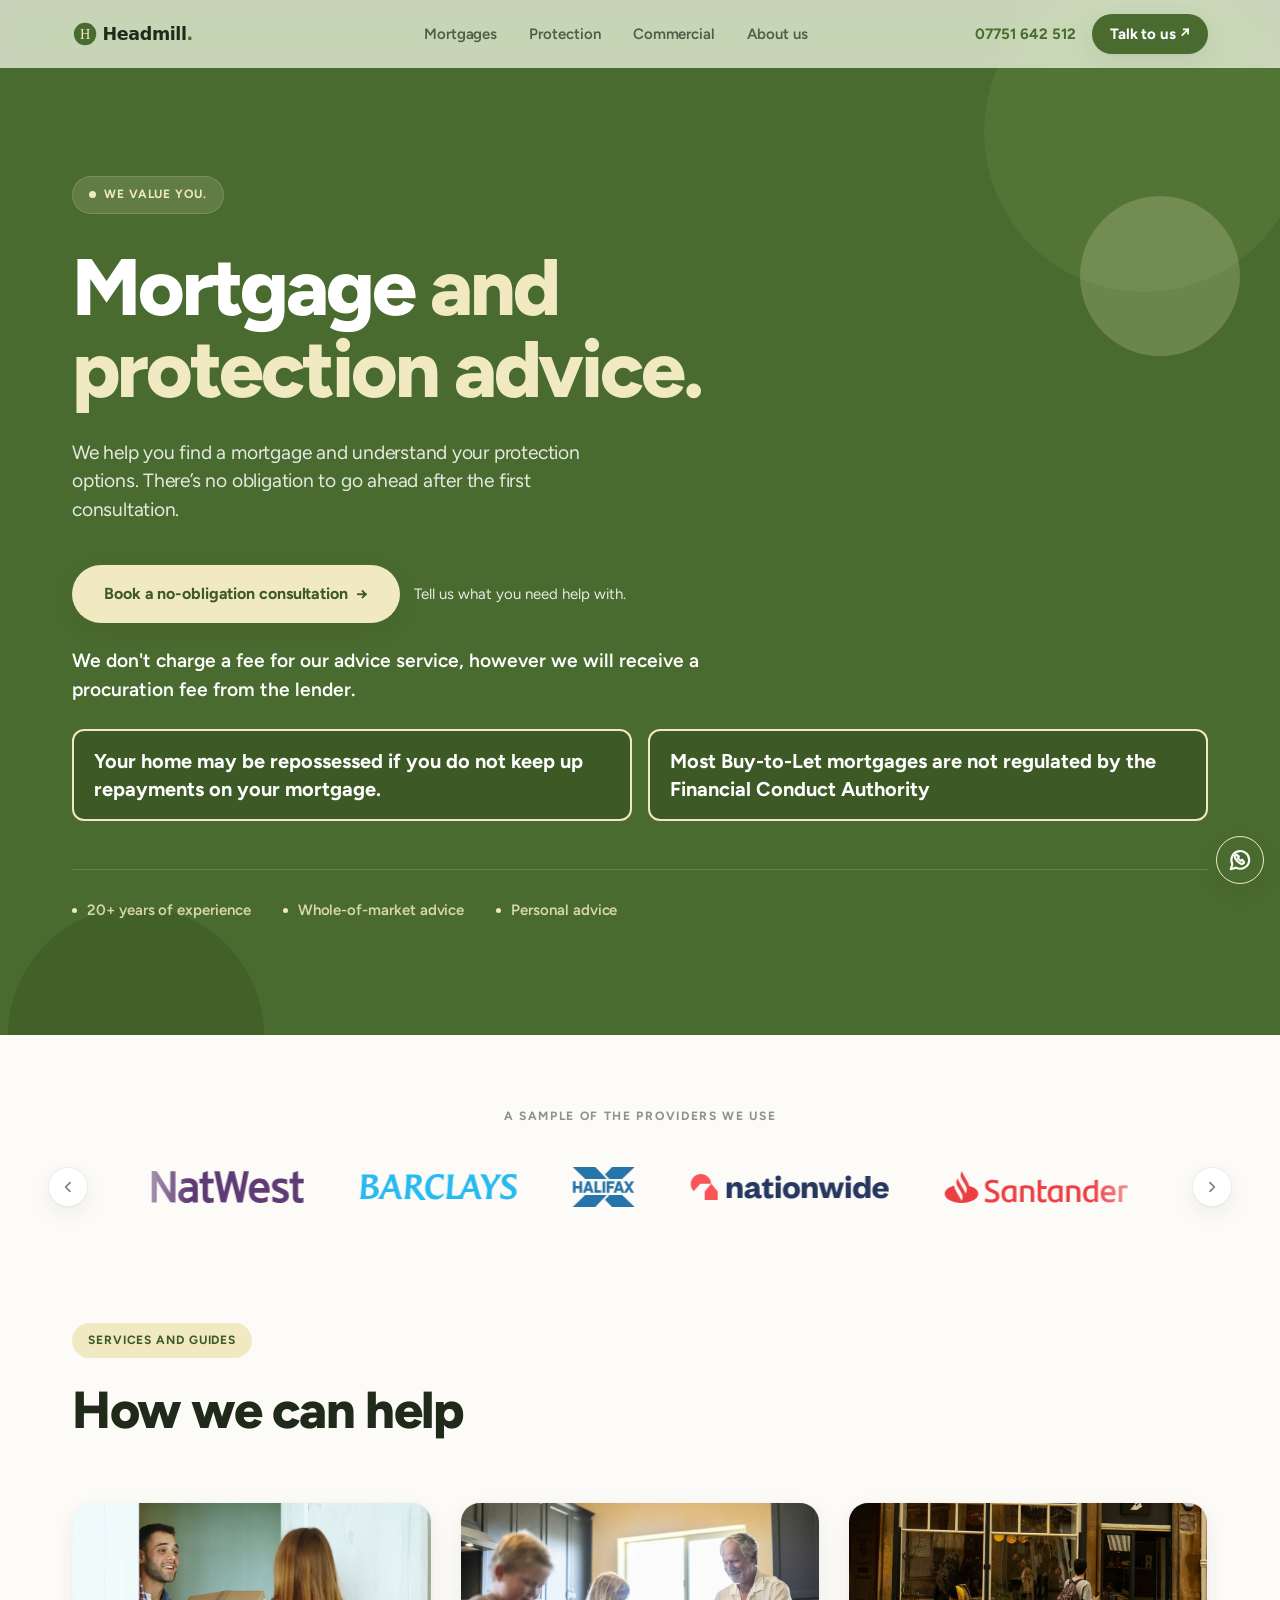
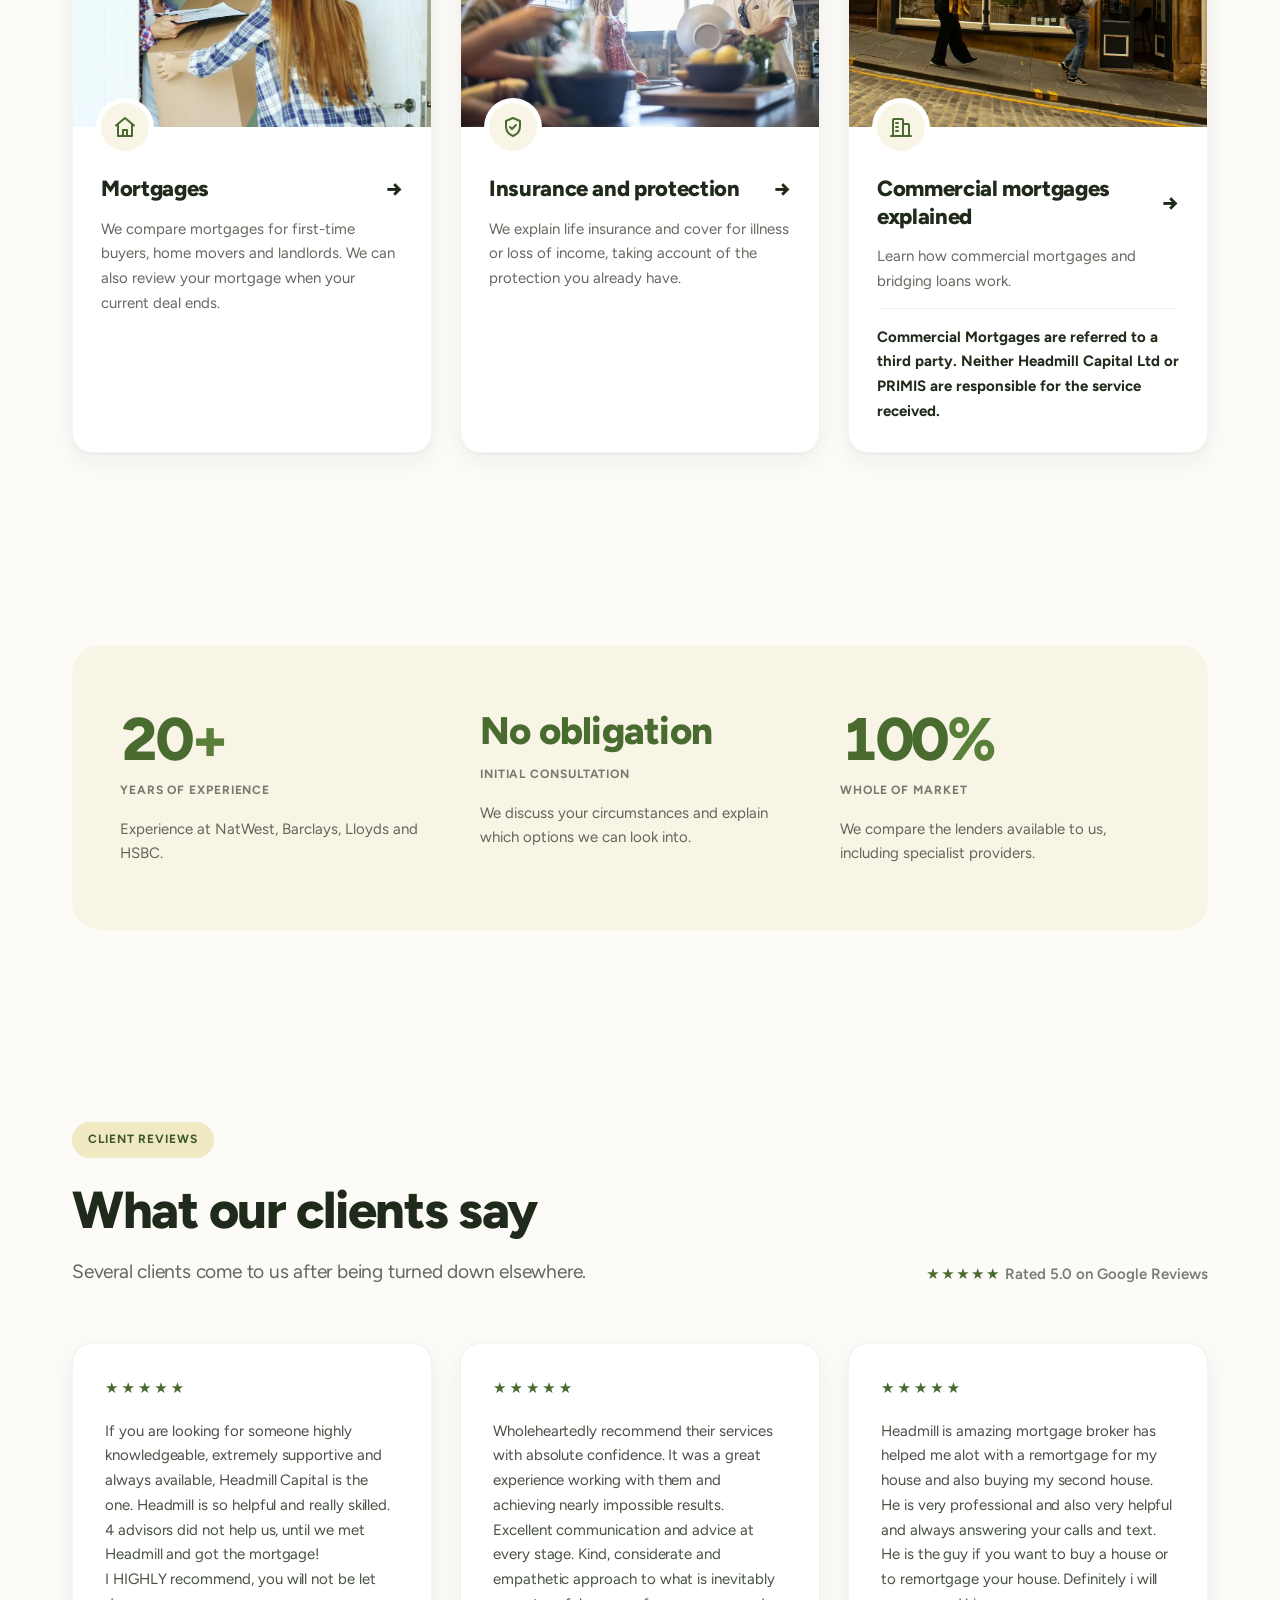
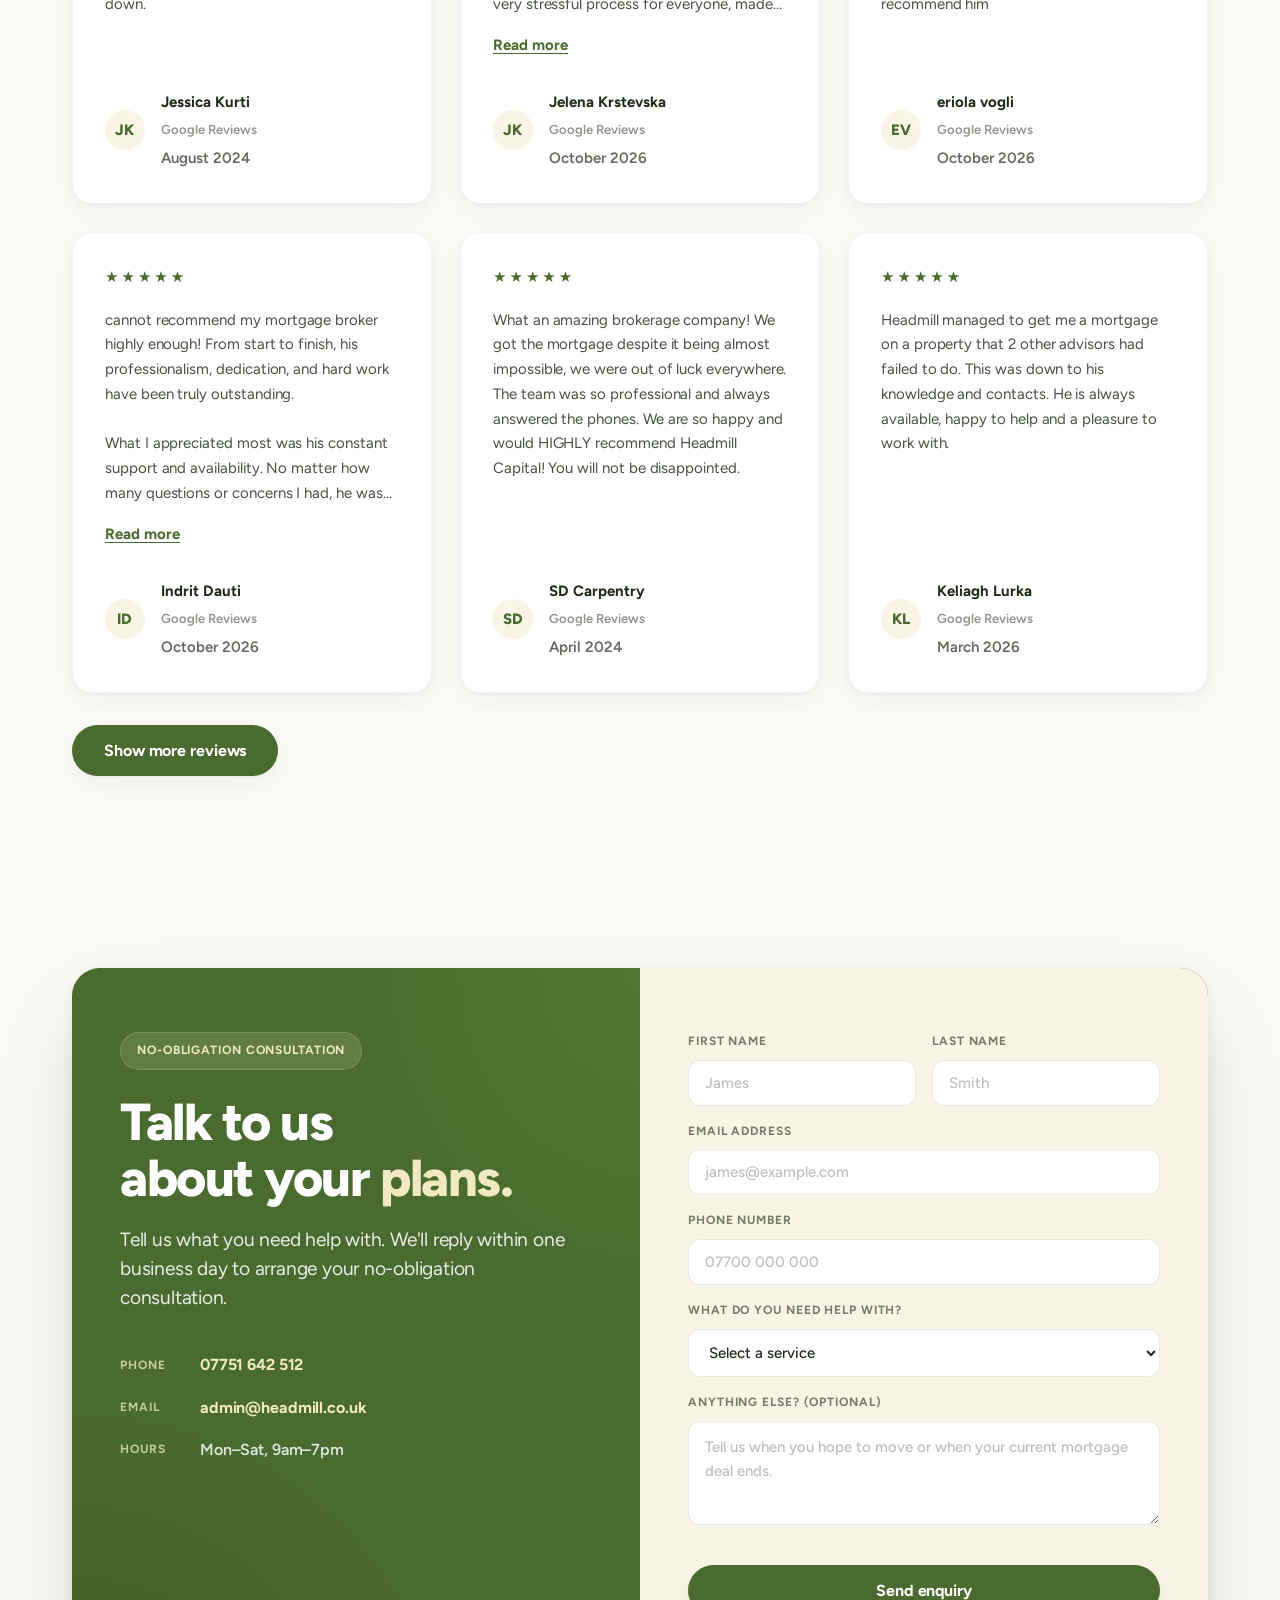
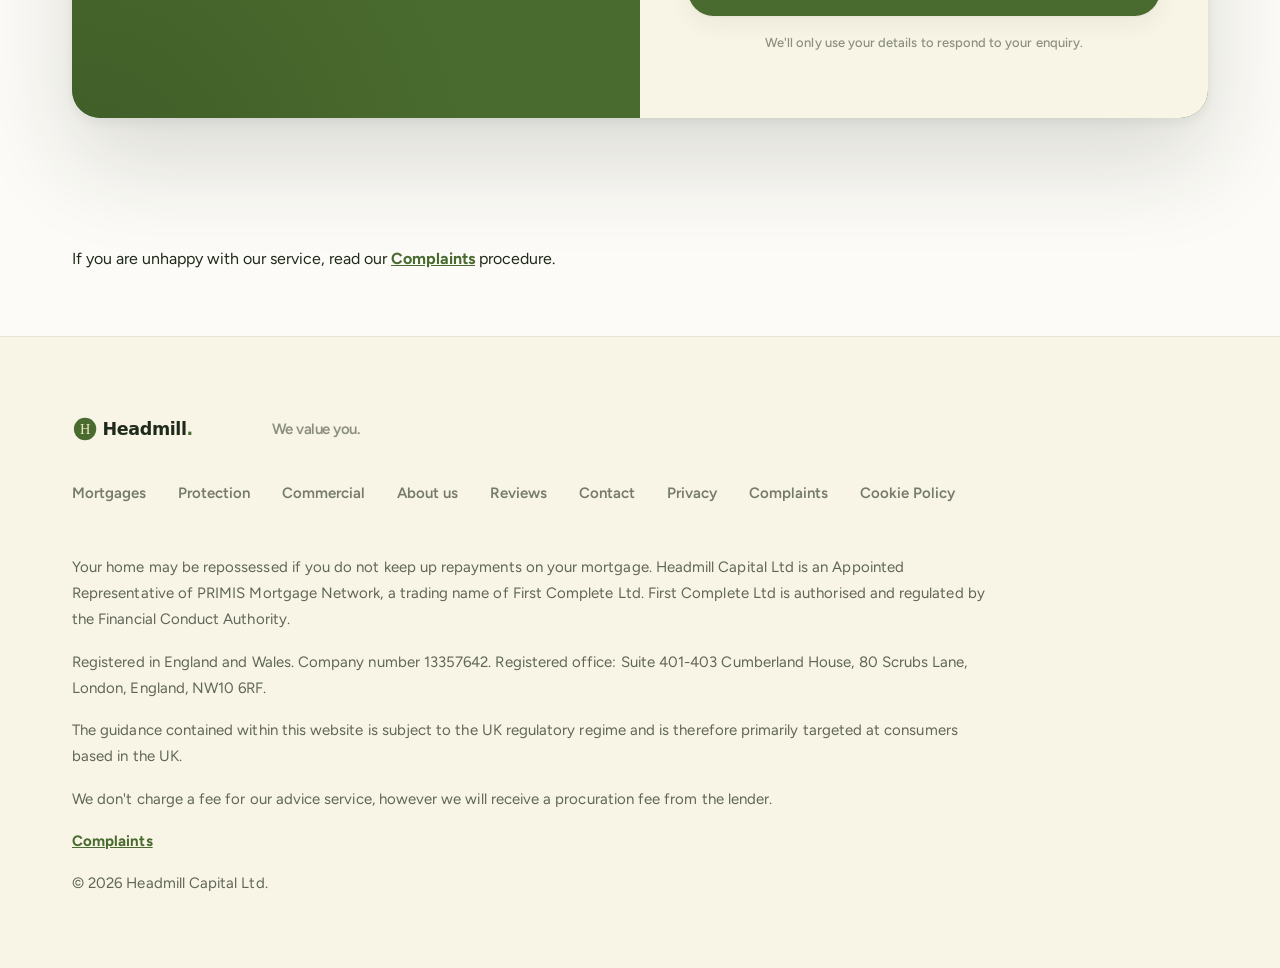
==== commit 0eaccae9: "Make hero mortgage warning borders visibly contrast" ====
--- a/index.html
+++ b/index.html
@@ -34,7 +34,7 @@
 <link href="https://fonts.googleapis.com/css2?family=Figtree:ital,wght@0,400;0,500;0,600;0,700;0,800;1,400&display=swap" rel="stylesheet"/>
 
 <!-- Stylesheets -->
-<link rel="stylesheet" href="assets/css/base.css?v=15"/>
+<link rel="stylesheet" href="assets/css/base.css?v=16"/>
 <link rel="stylesheet" href="assets/css/home.css?v=15"/>
 </head>
 <body>
--- a/assets/css/base.css
+++ b/assets/css/base.css
@@ -988,6 +988,13 @@
   font-weight: 700;
   line-height: 1.4;
 }
+/* Keep an unmistakable border against the dark mortgage hero backgrounds. */
+.hero .mortgage-warning,
+.page-hero .mortgage-warning {
+  border-color: var(--cream);
+  background: var(--pine);
+  color: #fff;
+}
 .mortgage-warning strong { font-weight: inherit; }
 @media (min-width: 64rem) {
   .hero-content > .mortgage-warnings { grid-template-columns: repeat(2, minmax(0, 1fr)); }
